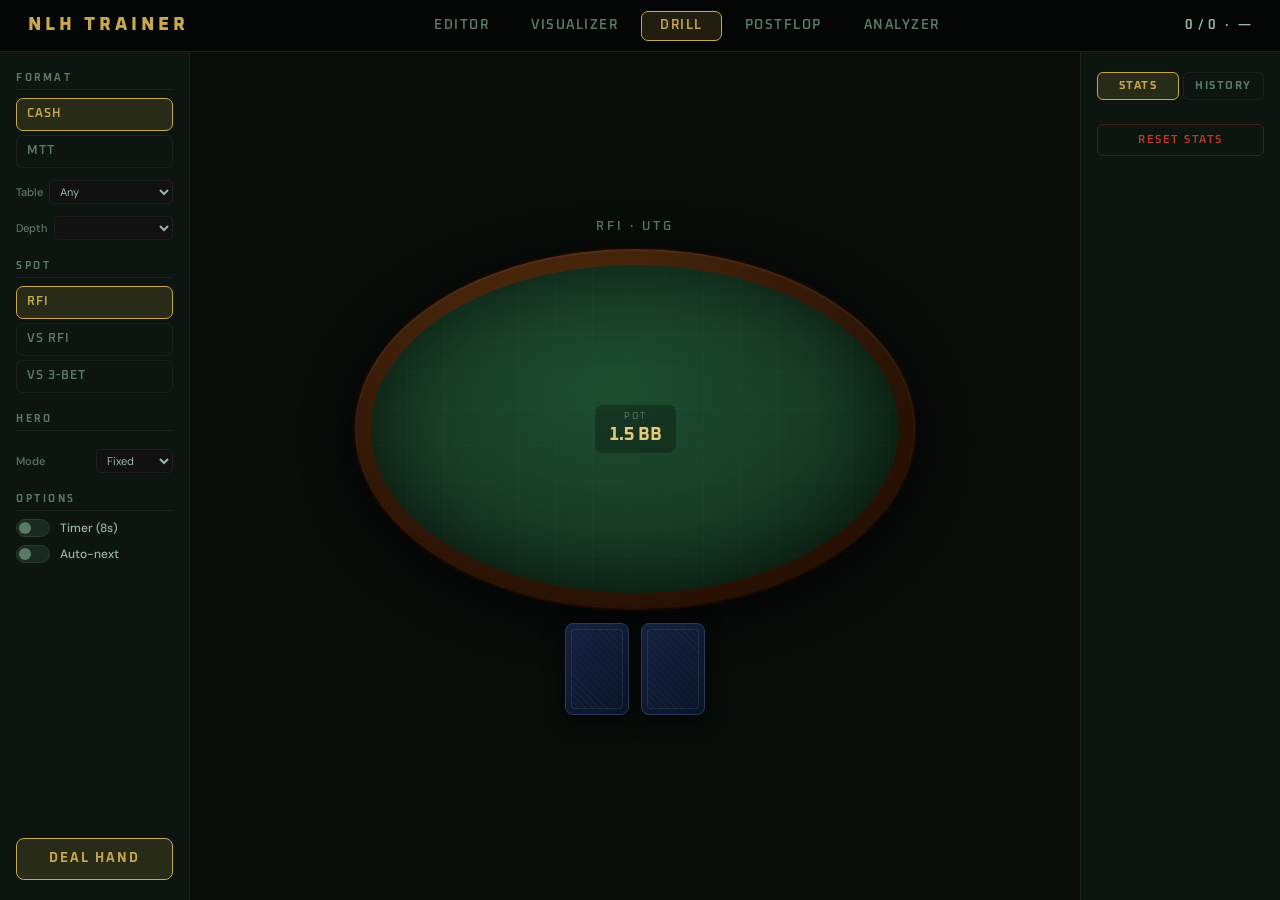
==== static/index.html @ a438ffe3 "Add hand-history parser, new ranges; update trainer UI - Add hh_parser.py for parsing hand-history a" ====
<!DOCTYPE html>
<html lang="en">
<head>
  <meta charset="UTF-8">
  <meta name="viewport" content="width=device-width, initial-scale=1.0">
  <title>NLH Range Trainer</title>
  <link rel="preconnect" href="https://fonts.googleapis.com">
  <link href="https://fonts.googleapis.com/css2?family=Oxanium:wght@400;600;700;800&family=DM+Sans:wght@400;500;600&display=swap" rel="stylesheet">
  <link rel="stylesheet" href="/static/style.css">
</head>
<body>

  <nav class="topbar">
    <span class="logo">NLH TRAINER</span>
    <div class="mode-tabs">
      <button class="mode-tab" data-mode="editor">Editor</button>
      <button class="mode-tab" data-mode="visualizer">Visualizer</button>
      <button class="mode-tab active" data-mode="drill">Drill</button>
      <button class="mode-tab" data-mode="postflop">Postflop</button>
      <button class="mode-tab" data-mode="analyzer">Analyzer</button>
    </div>
    <div class="session-pill" id="sessionPill">0 / 0 &nbsp;·&nbsp; —</div>
  </nav>

  <!-- ═══════════════ EDITOR ═══════════════ -->
  <main class="layout editor-layout" id="editorMode" style="display:none">

    <aside class="panel panel-left">

      <div class="control-group">
        <label class="control-label">Format</label>
        <div class="meta-row">
          <span class="mode-label">Game</span>
          <select class="mini-select" id="eGameType">
            <option value="MTT">MTT</option>
            <option value="Cash">Cash</option>
          </select>
        </div>
        <div class="meta-row">
          <span class="mode-label">Table</span>
          <select class="mini-select" id="eTableSize">
            <option value="6max">6-max</option>
            <option value="8max">8-max</option>
            <option value="9max">9-max</option>
          </select>
        </div>
        <div class="meta-row">
          <span class="mode-label">Depth</span>
          <select class="mini-select" id="eDepth">
            <option value="100">100 BB</option>
            <option value="60">60 BB</option>
            <option value="40">40 BB</option>
            <option value="30">30 BB</option>
            <option value="20">20 BB</option>
            <option value="15">15 BB</option>
          </select>
        </div>
      </div>

      <div class="control-group">
        <label class="control-label">Load Range</label>
        <select class="mini-select" id="eLoadSelect" style="width:100%;margin-bottom:6px">
          <option value="">— select file —</option>
        </select>
        <button class="save-btn" id="eLoadBtn" style="width:100%;margin-bottom:0">Load</button>
        <div class="load-status" id="eLoadStatus"></div>
      </div>

      <div class="control-group">
        <label class="control-label">Spot</label>
        <div class="seg-buttons" id="eSpotBtns">
          <button class="seg active" data-espot="RFI">RFI</button>
          <button class="seg" data-espot="vs_RFI">vs RFI</button>
          <button class="seg" data-espot="vs_3bet">vs 3-Bet</button>
        </div>
      </div>

      <div class="control-group">
        <label class="control-label">Hero</label>
        <div class="pos-buttons" id="eHeroBtns"></div>
      </div>

      <div class="control-group" id="eVillainGroup" style="display:none">
        <label class="control-label">Villain</label>
        <div class="pos-buttons" id="eVillainBtns"></div>
      </div>

    </aside>

    <!-- CENTER: editor matrix -->
    <section class="editor-section">
      <div class="editor-topbar">
        <span class="editor-status" id="editorStatus">— combos · —%</span>
        <span class="viz-hover" id="editorHover">Click or drag to paint</span>
      </div>
      <div class="editor-matrix-wrap">
        <div class="editor-matrix" id="editorMatrix"></div>
      </div>
    </section>

    <!-- RIGHT: paint tools -->
    <aside class="panel panel-right">

      <div class="control-group">
        <label class="control-label">Action</label>
        <div class="paint-actions" id="paintActions">
          <button class="paint-btn active" data-action="open">Open</button>
          <button class="paint-btn" data-action="3bet">3-Bet</button>
          <button class="paint-btn" data-action="call">Call</button>
          <button class="paint-btn" data-action="4bet">4-Bet</button>
          <button class="paint-btn" data-action="fold">Fold</button>
          <button class="paint-btn" data-action="clear">✕ Clear</button>
        </div>
      </div>

      <div class="control-group" style="position:relative">
        <label class="control-label">Quick Select</label>
        <button class="qs-trigger" id="qsTrigger">Select Group ▾</button>

        <div class="qs-popup" id="qsPopup" style="display:none">
          <div class="qs-col">
            <div class="qs-heading">Pairs</div>
            <button class="qs-btn" data-qs="pairs-all"    title="AA–22">All pairs</button>
            <button class="qs-btn" data-qs="pairs-prem"   title="AA–JJ">Premium</button>
            <button class="qs-btn" data-qs="pairs-med"    title="TT–77">Medium</button>
            <button class="qs-btn" data-qs="pairs-small"  title="66–22">Small</button>
          </div>
          <div class="qs-col">
            <div class="qs-heading">Suited</div>
            <button class="qs-btn" data-qs="s-bw"   title="AKs–JTs">Broadways</button>
            <button class="qs-btn" data-qs="s-ax"   title="AKs–A2s">Aces</button>
            <button class="qs-btn" data-qs="s-kx"   title="KQs–K2s">Kings</button>
            <button class="qs-btn" data-qs="s-sc"   title="JTs–54s">Connectors</button>
            <button class="qs-btn" data-qs="s-og"   title="J9s–53s">One-gappers</button>
          </div>
          <div class="qs-col">
            <div class="qs-heading">Offsuit</div>
            <button class="qs-btn" data-qs="o-bw"   title="AKo–JTo">Broadways</button>
            <button class="qs-btn" data-qs="o-ax"   title="AKo–A2o">Aces</button>
            <div class="qs-heading" style="margin-top:8px">All</div>
            <button class="qs-btn" data-qs="all-ax"  title="AXs + AXo">All aces</button>
            <button class="qs-btn" data-qs="all-bw"  title="J+ both suits">Broadways</button>
          </div>
        </div>
      </div>

      <div class="control-group">
        <label class="control-label">Frequency</label>
        <div class="freq-row">
          <input type="range" class="freq-slider" id="freqSlider" min="0" max="100" value="100">
          <span class="freq-val" id="freqVal">100%</span>
        </div>
        <div class="quick-freqs">
          <button class="qf-btn active" data-freq="100">100</button>
          <button class="qf-btn" data-freq="75">75</button>
          <button class="qf-btn" data-freq="50">50</button>
          <button class="qf-btn" data-freq="25">25</button>
        </div>
      </div>

      <div class="control-group">
        <label class="control-label">Range Stats</label>
        <div class="stat-row"><span class="stat-key">Combos</span><span class="stat-val" id="eCombos">—</span></div>
        <div class="stat-row"><span class="stat-key">% of hands</span><span class="stat-val" id="ePct">—</span></div>
      </div>

      <div class="save-section">
        <label class="control-label">Save</label>

        <!-- Overwrite section — visible only when a file is loaded -->
        <div id="eSaveCurrentWrap" style="display:none">
          <button class="save-btn" id="eSaveCurrentBtn">💾 Save «…»</button>
          <div class="save-copy-sep">or save as new range:</div>
        </div>

        <!-- New name input + save button -->
        <input class="save-input" id="eSaveFilename" placeholder="e.g. mtt_8max_100bb" type="text">
        <button class="save-btn save-btn-secondary" id="eSaveBtn">Save Range</button>
        <div style="display:flex;gap:6px;margin-top:6px">
          <button class="seg" id="eExportBtn" style="flex:1;font-size:10px;padding:6px 0" title="Download current range as JSON">⬇ Export</button>
          <label class="seg" style="flex:1;font-size:10px;cursor:pointer;text-align:center;padding:6px 0;border-radius:5px" title="Upload JSON range">⬆ Import
            <input type="file" id="eImportInput" accept=".json" style="display:none">
          </label>
        </div>
        <button class="reset-btn" id="eClearAllBtn">Clear All Hands</button>
      </div>

    </aside>
  </main>

  <!-- ═══════════════ VISUALIZER ═══════════════ -->
  <main class="layout viz-layout" id="vizMode" style="display:none">

    <aside class="panel panel-left">
      <div class="control-group">
        <label class="control-label">Format</label>
        <div class="seg-buttons" id="vGameBtns">
          <button class="seg active" data-vgame="Cash">Cash</button>
          <button class="seg" data-vgame="MTT">MTT</button>
        </div>
        <div class="meta-row" style="margin-top:4px">
          <span class="mode-label">Table</span>
          <select class="mini-select" id="vTableSelect">
            <option value="">Any</option>
            <option value="6max">6-max</option>
            <option value="8max">8-max</option>
            <option value="9max">9-max</option>
          </select>
        </div>
        <div class="meta-row" style="margin-top:4px">
          <span class="mode-label">Depth</span>
          <select class="mini-select" id="vDepthSelect"></select>
        </div>
        <button class="deal-btn" id="vRefreshBtn" style="margin-top:8px;font-size:11px;padding:8px">↻ Refresh Ranges</button>
      </div>
      <div class="control-group">
        <label class="control-label">Spot</label>
        <div class="seg-buttons" id="vSpotBtns">
          <button class="seg active" data-vspot="RFI">RFI</button>
          <button class="seg" data-vspot="vs_RFI">vs RFI</button>
          <button class="seg" data-vspot="vs_3bet">vs 3-Bet</button>
        </div>
      </div>
      <div class="control-group">
        <label class="control-label">Hero Position</label>
        <div class="pos-buttons" id="vHeroBtns"></div>
      </div>
      <div class="control-group" id="vVillainGroup" style="display:none">
        <label class="control-label">Villain Position</label>
        <div class="pos-buttons" id="vVillainBtns"></div>
      </div>
      <div class="control-group" id="vActionGroup" style="display:none">
        <label class="control-label">Action</label>
        <div class="seg-buttons" id="vActionBtns">
          <button class="seg active" data-vaction="all">All</button>
          <button class="seg" data-vaction="3bet">3-Bet</button>
          <button class="seg" data-vaction="call">Call</button>
        </div>
      </div>
      <div class="control-group">
        <label class="control-label">RNG</label>
        <label class="toggle-row">
          <input type="checkbox" id="vRngToggle">
          <span class="toggle-track"></span>
          <span class="toggle-text">Enable RNG</span>
        </label>
        <button class="deal-btn" id="vRngGenBtn" style="margin-top:6px">Generate</button>
      </div>
    </aside>

    <section class="viz-section">
      <div class="viz-topbar">
        <span class="viz-status" id="vizStatus">—</span>
        <span class="viz-hover"  id="vizHover">Hover over a hand</span>
      </div>
      <div class="matrix-wrap">
        <div class="matrix" id="matrix"></div>
      </div>
    </section>

    <aside class="panel panel-right viz-legend-panel">
      <div class="control-label" style="margin-bottom:8px">RFI Legend</div>
      <div class="legend-items" id="rfiLegend">
        <div class="legend-row"><div class="legend-swatch" style="background:#2E7D32"></div><span>100% — always</span></div>
        <div class="legend-row"><div class="legend-swatch" style="background:#66BB6A"></div><span>75% — often</span></div>
        <div class="legend-row"><div class="legend-swatch" style="background:#D4E157"></div><span>50% — mixed</span></div>
        <div class="legend-row"><div class="legend-swatch" style="background:#FFA726"></div><span>&lt;50% — rare</span></div>
        <div class="legend-row"><div class="legend-swatch" style="background:#1e2a22;border:1px solid #2a3a2a"></div><span>0% — fold</span></div>
      </div>
      <div class="control-label" style="margin:16px 0 8px" id="vsLegendLabel"></div>
      <div class="legend-items" id="vsLegend" style="display:none">
        <div class="legend-row"><div class="legend-swatch" style="background:#F44336"></div><span>3-Bet / 4-Bet</span></div>
        <div class="legend-row"><div class="legend-swatch" style="background:#3F7FB5"></div><span>Call</span></div>
        <div class="legend-row"><div class="legend-swatch" style="background:#2a2a2a;border:1px solid #333"></div><span>Fold</span></div>
        <div class="legend-row"><div class="legend-swatch" style="background:linear-gradient(to right,#F44336 40%,#3F7FB5 40%)"></div><span>Mixed (split)</span></div>
      </div>
    </aside>
  </main>

  <!-- ═══════════════ DRILL ═══════════════ -->
  <main class="layout" id="drillMode">

    <aside class="panel panel-left">
      <div class="control-group">
        <label class="control-label">Format</label>
        <div class="seg-buttons" id="dGameBtns">
          <button class="seg active" data-dgame="Cash">Cash</button>
          <button class="seg" data-dgame="MTT">MTT</button>
        </div>
        <div class="meta-row" style="margin-top:4px">
          <span class="mode-label">Table</span>
          <select class="mini-select" id="dTableSelect">
            <option value="">Any</option>
            <option value="6max">6-max</option>
            <option value="8max">8-max</option>
            <option value="9max">9-max</option>
          </select>
        </div>
        <div class="meta-row" style="margin-top:4px">
          <span class="mode-label">Depth</span>
          <select class="mini-select" id="dDepthSelect"></select>
        </div>
      </div>
      <div class="control-group">
        <label class="control-label">Spot</label>
        <div class="seg-buttons" id="spotBtns">
          <button class="seg active" data-spot="RFI">RFI</button>
          <button class="seg" data-spot="vs_RFI">vs RFI</button>
          <button class="seg" data-spot="vs_3bet">vs 3-Bet</button>
        </div>
      </div>
      <div class="control-group">
        <label class="control-label">Hero</label>
        <div class="pos-buttons" id="heroBtns"></div>
        <div class="mode-row">
          <span class="mode-label">Mode</span>
          <select class="mini-select" id="heroMode">
            <option value="fixed">Fixed</option>
            <option value="random">Random</option>
          </select>
        </div>
      </div>
      <div class="control-group" id="villainGroup" style="display:none">
        <label class="control-label">Villain</label>
        <div class="pos-buttons" id="villainBtns"></div>
        <div class="mode-row">
          <span class="mode-label">Mode</span>
          <select class="mini-select" id="villainMode">
            <option value="fixed">Fixed</option>
            <option value="random">Random</option>
          </select>
        </div>
      </div>
      <div class="control-group">
        <label class="control-label">Options</label>
        <label class="toggle-row">
          <input type="checkbox" id="timerToggle">
          <span class="toggle-track"></span>
          <span class="toggle-text">Timer (8s)</span>
        </label>
        <label class="toggle-row">
          <input type="checkbox" id="autoNextToggle">
          <span class="toggle-track"></span>
          <span class="toggle-text">Auto-next</span>
        </label>
      </div>
      <button class="deal-btn" id="newHandBtn">Deal Hand</button>
    </aside>

    <section class="table-section">
      <div class="spot-line" id="spotLine">RFI · UTG</div>
      <div class="table-wrap">
        <div class="table-rim"></div>
        <div class="table-felt">
          <div class="action-log" id="actionLog"></div>
          <div class="pot-block">
            <span class="pot-label">POT</span>
            <span class="pot-value" id="potValue">1.5 BB</span>
          </div>
        </div>
        <div class="seats" id="seats"></div>
        <svg class="timer-ring" id="timerRing" viewBox="0 0 560 360" style="display:none">
          <ellipse cx="280" cy="180" rx="268" ry="168"
                   fill="none" stroke="#c9a84c" stroke-width="4"
                   stroke-dasharray="1340" stroke-dashoffset="0"
                   id="timerArc" stroke-linecap="round"/>
        </svg>
      </div>
      <div class="hero-cards" id="heroCards">
        <div class="card card-back" id="card1"></div>
        <div class="card card-back" id="card2"></div>
      </div>
      <div class="action-bar" id="actionBar"></div>
      <div class="feedback-strip" id="feedbackStrip" style="display:none">
        <span class="fb-icon" id="fbIcon"></span>
        <span class="fb-msg"  id="fbMsg"></span>
        <span class="fb-ev"   id="fbEv"></span>
        <button class="fb-hint" id="fbHint" style="display:none">Show Range</button>
        <button class="fb-next" id="fbNext">Next →</button>
      </div>
    </section>

    <aside class="panel panel-right">
      <div class="right-tabs">
        <button class="right-tab active" data-rtab="stats">Stats</button>
        <button class="right-tab" data-rtab="history">History</button>
      </div>
      <div id="statsView">
        <div class="stats-summary" id="statsSummary"></div>
        <div class="stats-breakdown" id="statsBreakdown"></div>
        <button class="reset-btn" id="resetBtn">Reset Stats</button>
      </div>
      <div id="historyView" style="display:none; flex:1; flex-direction:column; gap:8px; overflow:hidden;">
        <div class="history-list" id="historyList"></div>
        <button class="reset-btn" id="clearHistoryBtn">Clear History</button>
      </div>
    </aside>
  </main>

  <!-- ═══════════════ POSTFLOP ═══════════════ -->
  <main class="layout" id="postflopMode" style="display:none">

    <aside class="panel panel-left">
      <div class="control-group">
        <label class="control-label">Villain Type</label>
        <div class="seg-buttons" id="pfVillainBtns">
          <button class="seg active" data-pfvt="">Random</button>
          <button class="seg" data-pfvt="nit">Nit (tight passive)</button>
          <button class="seg" data-pfvt="fish">Fish (passive)</button>
          <button class="seg" data-pfvt="maniac">Maniac (aggro)</button>
          <button class="seg" data-pfvt="reg">Regular (TAG)</button>
          <button class="seg" data-pfvt="gto">GTO solver</button>
        </div>
      </div>
      <div class="control-group">
        <label class="control-label">Street</label>
        <div class="seg-buttons">
          <button class="seg active" data-pfstreet="flop">Flop</button>
        </div>
      </div>
      <div class="control-group">
        <label class="control-label">Options</label>
        <label class="toggle-row">
          <input type="checkbox" id="pfAutoNext">
          <span class="toggle-track"></span>
          <span class="toggle-text">Auto-next</span>
        </label>
      </div>
      <button class="deal-btn" id="pfDealBtn">Deal Spot</button>
    </aside>

    <section class="table-section">
      <div class="spot-line" id="pfSpotLine">Postflop · Cash</div>
      <div id="pfVillainLine" style="font-size:11px;color:var(--text-mid);text-align:center;max-width:380px;line-height:1.4;margin-top:-6px;">—</div>
      <div class="table-wrap" style="margin-top:60px;">
        <div class="table-rim"></div>
        <div class="table-felt">
          <div style="display:flex;flex-direction:column;align-items:center;gap:10px;z-index:3;">
            <div class="hero-cards" id="pfBoard"></div>
            <div class="pot-block">
              <span class="pot-label">POT</span>
              <span class="pot-value" id="pfPot">—</span>
              <span class="pot-label" style="margin-top:4px;">TO CALL</span>
              <span class="pot-value" style="font-size:14px;color:var(--text-mid);" id="pfToCall">—</span>
            </div>
          </div>
        </div>
        <div class="seats" id="pfSeats"></div>
      </div>
      <div class="hero-cards" id="pfHole"></div>
      <div class="action-bar" id="pfActionBar">
        <button class="seg" id="pfFold"
          style="flex:1;padding:14px 0;font-size:15px">Fold</button>
        <button class="seg" id="pfCall"
          style="flex:1;padding:14px 0;font-size:15px">Call</button>
      </div>
      <div class="feedback-strip" id="pfFeedback" style="display:none">
        <span class="fb-icon" id="pfFbIcon"></span>
        <span class="fb-msg"  id="pfFbMsg"></span>
        <span class="fb-ev"   id="pfFbEv"></span>
        <button class="fb-next" id="pfFbNext">Next →</button>
      </div>
    </section>

    <aside class="panel panel-right">
      <div class="control-label" style="margin-bottom:8px">This Spot</div>
      <div class="stat-row"><span class="stat-key">Your equity</span>
        <span class="stat-val" id="pfEq">—</span></div>
      <div class="stat-row"><span class="stat-key">Needed (pot odds)</span>
        <span class="stat-val" id="pfNeed">—</span></div>
      <div class="stat-row"><span class="stat-key">Correct play</span>
        <span class="stat-val" id="pfCorrect">—</span></div>
      <div class="control-label" style="margin:16px 0 8px">Session</div>
      <div class="stat-row"><span class="stat-key">Correct</span>
        <span class="stat-val" id="pfSessOk">0 / 0</span></div>
      <div class="stat-row"><span class="stat-key">Accuracy</span>
        <span class="stat-val" id="pfSessPct">—</span></div>

      <div id="pfBreakdownWrap" style="display:none">
        <div class="control-label" style="margin:18px 0 6px">Your hand</div>
        <div id="pfHeroBreak" class="pf-break"></div>
        <div class="control-label" style="margin:16px 0 6px">Villain range</div>
        <div id="pfVillBreak" class="pf-break"></div>
      </div>
    </aside>
  </main>

  <!-- ═══════════════ ANALYZER ═══════════════ -->
  <main class="layout" id="analyzerMode" style="display:none">
    <div class="coming-soon">
      <div class="cs-title">Analyzer</div>
      <div class="cs-sub">Hand history analysis — coming soon</div>
    </div>
  </main>

  <!-- ═══════════════ HINT MODAL ═══════════════ -->
  <div id="hintOverlay">
    <div id="hintBackdrop"></div>
    <div id="hintBox">
      <div class="hint-head">
        <span id="hintTitle">Range hint</span>
        <button id="hintCloseBtn">✕</button>
      </div>
      <div class="hint-grid" id="hintGrid"></div>
      <div class="hint-legend" id="hintLegend"></div>
      <div class="hint-hand-note" id="hintHandNote"></div>
    </div>
  </div>

  <!-- Cache-bust query params: bump the `v=` value when you change any JS
       file so the browser fetches the new version instead of a stale copy. -->
  <script src="/static/storage.js?v=20260519b"></script>
  <script src="/static/drill.js?v=20260519b"></script>
  <script src="/static/postflop.js?v=20260519b"></script>
  <script src="/static/visualizer.js?v=20260519b"></script>
  <script src="/static/editor.js?v=20260519b"></script>
</body>
</html>
---- static/style.css ----
/* ── DESIGN TOKENS ─────────────────────────────────── */
:root {
  --bg:           #080d0a;
  --felt:         #183d26;
  --felt-hi:      #1e4d30;
  --felt-shadow:  #0a1f12;
  --rim:          #2e1505;
  --rim-hi:       #5a3210;
  --panel:        #0d1510;
  --panel-border: rgba(255,255,255,.06);
  --gold:         #c9a84c;
  --gold-hi:      #e8c97a;
  --gold-dim:     rgba(201,168,76,.15);
  --text:         #dceae1;
  --text-dim:     #5a7a65;
  --text-mid:     #9ab8a4;
  --correct:      #27ae60;
  --correct-bg:   rgba(39,174,96,.12);
  --wrong:        #c0392b;
  --wrong-bg:     rgba(192,57,43,.12);
  --r:            10px;

  --c-fold:  #161c18;
  --c-call:  #0b2d52;
  --c-open:  #0c3a1a;
  --c-3bet:  #3a0c18;
  --c-4bet:  #2a0c3a;

  --font-ui:   'Oxanium', sans-serif;
  --font-body: 'DM Sans', sans-serif;
}

/* ── RESET ──────────────────────────────────────────── */
*, *::before, *::after { box-sizing: border-box; margin: 0; padding: 0; }

body {
  background: var(--bg);
  color: var(--text);
  font-family: var(--font-body);
  min-height: 100vh;
  display: flex;
  flex-direction: column;
  overflow-x: hidden;
}

/* ── TOPBAR ─────────────────────────────────────────── */
.topbar {
  height: 52px;
  display: flex;
  align-items: center;
  justify-content: space-between;
  padding: 0 28px;
  background: rgba(0,0,0,.5);
  border-bottom: 1px solid rgba(201,168,76,.18);
  flex-shrink: 0;
}
.logo {
  font-family: var(--font-ui);
  font-size: 18px;
  font-weight: 800;
  letter-spacing: 4px;
  color: var(--gold);
}
.mode-tabs { display: flex; gap: 4px; }
.mode-tab {
  padding: 6px 18px;
  border-radius: 7px;
  border: 1px solid transparent;
  background: transparent;
  color: var(--text-dim);
  font-family: var(--font-ui);
  font-size: 13px;
  font-weight: 600;
  letter-spacing: 1.5px;
  text-transform: uppercase;
  cursor: pointer;
  transition: .15s;
}
.mode-tab:hover { color: var(--text); border-color: var(--panel-border); }
.mode-tab.active { background: var(--gold-dim); border-color: var(--gold); color: var(--gold); }
.session-pill {
  font-family: var(--font-ui);
  font-size: 13px;
  font-weight: 600;
  color: var(--text-mid);
  letter-spacing: 1px;
}

/* ── MAIN LAYOUT ────────────────────────────────────── */
.layout {
  flex: 1;
  display: grid;
  grid-template-columns: 190px 1fr 200px;
  gap: 0;
  min-height: 0;
}

/* ── PANELS ─────────────────────────────────────────── */
.panel {
  background: var(--panel);
  border-right: 1px solid var(--panel-border);
  padding: 20px 16px;
  display: flex;
  flex-direction: column;
  gap: 20px;
  overflow-y: auto;
}
.panel-right { border-right: none; border-left: 1px solid var(--panel-border); }

.control-group { display: flex; flex-direction: column; gap: 8px; }
.control-label {
  font-family: var(--font-ui);
  font-size: 10px;
  font-weight: 700;
  letter-spacing: 2.5px;
  text-transform: uppercase;
  color: var(--text-dim);
  padding-bottom: 4px;
  border-bottom: 1px solid var(--panel-border);
}

/* Segmented spot buttons */
.seg-buttons { display: flex; flex-direction: column; gap: 4px; }
.seg {
  width: 100%;
  padding: 8px 10px;
  border-radius: 7px;
  border: 1px solid var(--panel-border);
  background: transparent;
  color: var(--text-dim);
  font-family: var(--font-ui);
  font-size: 12px;
  font-weight: 600;
  letter-spacing: 1px;
  text-transform: uppercase;
  cursor: pointer;
  text-align: left;
  transition: .15s;
}
.seg:hover { background: rgba(255,255,255,.04); color: var(--text); }
.seg.active { background: var(--gold-dim); border-color: var(--gold); color: var(--gold); }

/* Position grid buttons */
.pos-buttons { display: grid; grid-template-columns: 1fr 1fr; gap: 4px; }
.pos-btn {
  padding: 7px 4px;
  border-radius: 6px;
  border: 1px solid var(--panel-border);
  background: transparent;
  color: var(--text-dim);
  font-family: var(--font-ui);
  font-size: 12px;
  font-weight: 700;
  letter-spacing: 1px;
  cursor: pointer;
  text-align: center;
  transition: .15s;
}
.pos-btn:hover { background: rgba(255,255,255,.05); color: var(--text); }
.pos-btn.active { background: var(--gold-dim); border-color: var(--gold); color: var(--gold); }

/* Mode row */
.mode-row { display: flex; align-items: center; justify-content: space-between; margin-top: 2px; }
.mode-label { font-size: 11px; color: var(--text-dim); font-weight: 500; }
.mini-select {
  background: #111;
  color: var(--text-mid);
  border: 1px solid var(--panel-border);
  border-radius: 5px;
  padding: 3px 6px;
  font-size: 11px;
  font-family: var(--font-body);
  cursor: pointer;
}

/* Toggles */
.toggle-row {
  display: flex;
  align-items: center;
  gap: 10px;
  cursor: pointer;
  user-select: none;
}
.toggle-row input { display: none; }
.toggle-track {
  width: 34px; height: 18px;
  border-radius: 9px;
  background: #1a2a20;
  border: 1px solid #2a3a2a;
  position: relative;
  flex-shrink: 0;
  transition: .2s;
}
.toggle-track::after {
  content: '';
  position: absolute;
  top: 2px; left: 2px;
  width: 12px; height: 12px;
  border-radius: 50%;
  background: var(--text-dim);
  transition: .2s;
}
.toggle-row input:checked + .toggle-track { background: var(--gold-dim); border-color: var(--gold); }
.toggle-row input:checked + .toggle-track::after { left: 18px; background: var(--gold); }
.toggle-text { font-size: 12px; color: var(--text-mid); font-weight: 500; }

/* Deal button */
.deal-btn {
  width: 100%;
  padding: 12px;
  margin-top: auto;
  border-radius: 8px;
  border: 1px solid var(--gold);
  background: var(--gold-dim);
  color: var(--gold);
  font-family: var(--font-ui);
  font-size: 13px;
  font-weight: 700;
  letter-spacing: 2px;
  text-transform: uppercase;
  cursor: pointer;
  transition: .15s;
}
.deal-btn:hover { background: rgba(201,168,76,.28); }
.deal-btn:active { transform: scale(.98); }

/* ── TABLE SECTION ──────────────────────────────────── */
.table-section {
  display: flex;
  flex-direction: column;
  align-items: center;
  justify-content: center;
  padding: 16px 24px 20px;
  gap: 14px;
  min-width: 0;
}

.spot-line {
  font-family: var(--font-ui);
  font-size: 12px;
  font-weight: 600;
  letter-spacing: 3px;
  text-transform: uppercase;
  color: var(--text-dim);
}

/* Table oval */
.table-wrap {
  position: relative;
  width: 560px;
  height: 360px;
  flex-shrink: 0;
}
.table-rim {
  position: absolute;
  inset: 0;
  border-radius: 50%;
  background: radial-gradient(ellipse at 40% 30%, var(--rim-hi), var(--rim) 60%, #1a0800);
  box-shadow:
    0 0 0 2px #1a0800,
    0 10px 50px rgba(0,0,0,.9),
    inset 0 1px 3px rgba(255,255,255,.1);
}
.table-felt {
  position: absolute;
  inset: 16px;
  border-radius: 50%;
  background: radial-gradient(ellipse at 45% 38%, var(--felt-hi), var(--felt) 50%, var(--felt-shadow));
  box-shadow: inset 0 0 80px rgba(0,0,0,.55);
  overflow: hidden;
  display: flex;
  align-items: center;
  justify-content: center;
}
/* Subtle grid texture */
.table-felt::before {
  content: '';
  position: absolute;
  inset: 0;
  background:
    repeating-linear-gradient(0deg,   transparent, transparent 36px, rgba(255,255,255,.015) 36px, rgba(255,255,255,.015) 37px),
    repeating-linear-gradient(90deg,  transparent, transparent 36px, rgba(255,255,255,.015) 36px, rgba(255,255,255,.015) 37px);
  border-radius: 50%;
}

.action-log {
  position: absolute;
  top: 22px;
  left: 50%;
  transform: translateX(-50%);
  font-size: 10px;
  font-weight: 500;
  color: rgba(220,230,220,.45);
  letter-spacing: .5px;
  white-space: nowrap;
  z-index: 2;
  max-width: 380px;
  text-align: center;
  overflow: hidden;
  text-overflow: ellipsis;
}

.pot-block {
  display: flex;
  flex-direction: column;
  align-items: center;
  gap: 2px;
  z-index: 3;
  background: rgba(0,0,0,.28);
  border-radius: 8px;
  padding: 6px 14px;
}
.pot-label { font-family: var(--font-ui); font-size: 9px; letter-spacing: 2px; color: var(--text-dim); }
.pot-value { font-family: var(--font-ui); font-size: 18px; font-weight: 700; color: var(--gold-hi); }

/* Timer ring SVG */
.timer-ring {
  position: absolute;
  inset: 16px;
  pointer-events: none;
  z-index: 5;
}
#timerArc { transition: stroke-dashoffset .1s linear, stroke .3s; }

/* ── SEATS ──────────────────────────────────────────── */
.seats { position: absolute; inset: 0; pointer-events: none; }
.seat {
  position: absolute;
  transform: translate(-50%, -50%);
  display: flex;
  flex-direction: column;
  align-items: center;
  gap: 3px;
  pointer-events: none;
  z-index: 6;
}

/* Seat positions are set dynamically in JS (hero always at bottom center) */

.seat-circle {
  width: 46px; height: 46px;
  border-radius: 50%;
  background: #0e1a12;
  border: 2px solid #2a3a2a;
  display: flex;
  align-items: center;
  justify-content: center;
  font-family: var(--font-ui);
  font-size: 11px;
  font-weight: 700;
  color: #4a6a54;
  letter-spacing: .5px;
  box-shadow: 0 2px 8px rgba(0,0,0,.5);
  position: relative;
}
.seat-circle.is-hero {
  border-color: var(--gold);
  color: var(--gold);
  box-shadow: 0 0 18px rgba(201,168,76,.25), 0 2px 8px rgba(0,0,0,.5);
}
.seat-circle.is-villain {
  border-color: #c0392b;
  color: #e74c3c;
  box-shadow: 0 0 14px rgba(192,57,43,.25), 0 2px 8px rgba(0,0,0,.5);
}
.seat-circle.is-dealer::after {
  content: 'D';
  position: absolute;
  top: -5px; right: -5px;
  width: 16px; height: 16px;
  background: var(--gold);
  color: #111;
  border-radius: 50%;
  font-size: 9px;
  font-weight: 800;
  display: flex;
  align-items: center;
  justify-content: center;
}
.seat-name {
  font-family: var(--font-ui);
  font-size: 9px;
  font-weight: 600;
  letter-spacing: 1.5px;
  color: var(--text-dim);
  text-transform: uppercase;
}
.seat-name.is-hero { color: var(--gold); }
.seat-stack {
  font-family: var(--font-ui);
  font-size: 9px;
  color: #3a5a44;
}

/* Bet chips on table */
.bet-chip {
  position: absolute;
  transform: translate(-50%, -50%);
  width: 26px; height: 26px;
  border-radius: 50%;
  display: flex;
  align-items: center;
  justify-content: center;
  font-family: var(--font-ui);
  font-size: 8px;
  font-weight: 800;
  z-index: 7;
  box-shadow: 0 2px 6px rgba(0,0,0,.6);
}
.chip-sb   { background: #666; border: 2px solid #999; color: #fff; }
.chip-bb   { background: #8b6914; border: 2px solid var(--gold); color: var(--gold); }
.chip-open { background: #0d3560; border: 2px solid #3a80c0; color: #7ec8ff; }
.chip-3bet { background: #4a0d18; border: 2px solid #c0392b; color: #ff7a8a; }

/* Chip offsets toward center per seat */
/* We position chips programmatically in JS, so just define the class */

/* ── HERO CARDS ─────────────────────────────────────── */
.hero-cards {
  display: flex;
  gap: 12px;
  flex-shrink: 0;
}
.card {
  width: 64px;
  height: 92px;
  border-radius: 8px;
  box-shadow: 0 6px 20px rgba(0,0,0,.7);
  display: flex;
  flex-direction: column;
  align-items: center;
  justify-content: center;
  position: relative;
  font-family: var(--font-ui);
  font-weight: 800;
  user-select: none;
  transition: transform .2s;
}
.card-back {
  background: linear-gradient(135deg, #152240 0%, #0a1428 100%);
  border: 1px solid #2a3a5a;
}
.card-back::after {
  content: '';
  position: absolute;
  inset: 5px;
  border: 1px solid rgba(255,255,255,.08);
  border-radius: 4px;
  background: repeating-linear-gradient(45deg, transparent, transparent 4px, rgba(255,255,255,.03) 4px, rgba(255,255,255,.03) 5px);
}
.card-front {
  background: #fff;
}
.card-front.red { color: #cc1111; }
.card-front.black { color: #111; }
.card-corner {
  position: absolute;
  top: 6px;
  left: 8px;
  font-size: 13px;
  line-height: 1.1;
  text-align: center;
}
.card-center {
  font-size: 32px;
  line-height: 1;
}
.card.deal-in {
  animation: deal .3s cubic-bezier(.34,1.56,.64,1) both;
}
.card.deal-in:nth-child(2) { animation-delay: .08s; }
@keyframes deal {
  from { transform: translateY(-24px) scale(.85); opacity: 0; }
  to   { transform: translateY(0)     scale(1);   opacity: 1; }
}

/* ── ACTION BAR ─────────────────────────────────────── */
.action-bar {
  display: flex;
  gap: 10px;
  flex-shrink: 0;
}
.action-btn {
  padding: 12px 24px;
  border-radius: 8px;
  border: 1px solid rgba(255,255,255,.1);
  font-family: var(--font-ui);
  font-size: 14px;
  font-weight: 700;
  letter-spacing: 1.5px;
  text-transform: uppercase;
  color: #fff;
  cursor: pointer;
  transition: .15s;
  min-width: 90px;
}
.action-btn:hover:not(:disabled) { transform: translateY(-2px); filter: brightness(1.25); }
.action-btn:active:not(:disabled) { transform: translateY(0); }
.action-btn:disabled { opacity: .35; cursor: not-allowed; }

.action-btn.btn-fold  { background: var(--c-fold); border-color: #333; color: #aaa; }
.action-btn.btn-call  { background: var(--c-call); border-color: #1a5090; color: #7ec8ff; }
.action-btn.btn-open  { background: var(--c-open); border-color: #1a6030; color: #7effa8; }
.action-btn.btn-3bet  { background: var(--c-3bet); border-color: #6a1828; color: #ffb3c0; }
.action-btn.btn-4bet  { background: var(--c-4bet); border-color: #4a1a6a; color: #e0b3ff; }

/* ── FEEDBACK STRIP ─────────────────────────────────── */
.feedback-strip {
  display: flex;
  align-items: center;
  gap: 12px;
  padding: 12px 18px;
  border-radius: 8px;
  border: 1px solid transparent;
  font-family: var(--font-body);
  font-size: 13px;
  font-weight: 500;
  width: 560px;
  flex-shrink: 0;
}
.feedback-strip.correct {
  background: var(--correct-bg);
  border-color: rgba(39,174,96,.3);
  color: var(--text);
}
.feedback-strip.wrong {
  background: var(--wrong-bg);
  border-color: rgba(192,57,43,.3);
  color: var(--text);
}
.fb-icon { font-size: 18px; flex-shrink: 0; }
.fb-msg  { flex: 1; line-height: 1.4; }
.fb-ev {
  font-family: var(--font-ui);
  font-size: 14px;
  font-weight: 700;
  flex-shrink: 0;
  letter-spacing: .5px;
}
.fb-ev.pos { color: var(--correct); }
.fb-ev.neg { color: var(--wrong); }
.fb-next {
  padding: 7px 14px;
  border-radius: 6px;
  border: 1px solid var(--gold);
  background: var(--gold-dim);
  color: var(--gold);
  font-family: var(--font-ui);
  font-size: 12px;
  font-weight: 700;
  letter-spacing: 1px;
  cursor: pointer;
  flex-shrink: 0;
  transition: .15s;
}
.fb-next:hover { background: rgba(201,168,76,.3); }

/* ── STATS PANEL ─────────────────────────────────────── */
.stats-summary {
  display: flex;
  flex-direction: column;
  gap: 6px;
}
.stat-row {
  display: flex;
  justify-content: space-between;
  align-items: center;
  padding: 7px 10px;
  background: rgba(255,255,255,.03);
  border-radius: 6px;
  border: 1px solid var(--panel-border);
}
.stat-key {
  font-size: 11px;
  font-weight: 500;
  color: var(--text-dim);
  text-transform: uppercase;
  letter-spacing: 1px;
  font-family: var(--font-ui);
}
.stat-val {
  font-family: var(--font-ui);
  font-size: 16px;
  font-weight: 700;
  color: var(--text);
}
.stat-val.good { color: var(--correct); }
.stat-val.bad  { color: var(--wrong); }

.stats-breakdown {
  display: flex;
  flex-direction: column;
  gap: 4px;
  flex: 1;
  overflow-y: auto;
}
.breakdown-row {
  display: flex;
  justify-content: space-between;
  align-items: center;
  padding: 5px 8px;
  border-radius: 5px;
  border: 1px solid var(--panel-border);
}
.bd-key  { font-size: 10px; color: var(--text-mid); font-family: var(--font-ui); letter-spacing: .5px; }
.bd-val  { font-family: var(--font-ui); font-size: 13px; font-weight: 700; }
.bd-val.good { color: var(--correct); }
.bd-val.bad  { color: var(--wrong); }
.bd-bar {
  height: 2px;
  border-radius: 1px;
  background: var(--correct);
  margin-top: 3px;
  transition: width .3s;
}

.reset-btn {
  width: 100%;
  padding: 8px;
  margin-top: auto;
  background: transparent;
  border: 1px solid rgba(192,57,43,.3);
  border-radius: 6px;
  color: #c0392b;
  font-family: var(--font-ui);
  font-size: 11px;
  font-weight: 600;
  letter-spacing: 1.5px;
  text-transform: uppercase;
  cursor: pointer;
  transition: .15s;
}
.reset-btn:hover { background: rgba(192,57,43,.1); }

/* ── RIGHT PANEL TABS ────────────────────────────────── */
.right-tabs {
  display: flex;
  gap: 4px;
  margin-bottom: 4px;
}
.right-tab {
  flex: 1;
  padding: 6px;
  border-radius: 6px;
  border: 1px solid var(--panel-border);
  background: transparent;
  color: var(--text-dim);
  font-family: var(--font-ui);
  font-size: 11px;
  font-weight: 700;
  letter-spacing: 1.5px;
  text-transform: uppercase;
  cursor: pointer;
  transition: .15s;
}
.right-tab:hover { color: var(--text); }
.right-tab.active { background: var(--gold-dim); border-color: var(--gold); color: var(--gold); }

/* ── HISTORY LIST ────────────────────────────────────── */
.history-list {
  flex: 1;
  overflow-y: auto;
  display: flex;
  flex-direction: column;
  gap: 5px;
}
.history-entry {
  padding: 8px 10px;
  border-radius: 7px;
  border: 1px solid var(--panel-border);
  background: rgba(255,255,255,.02);
  cursor: default;
}
.history-entry.h-correct { border-left: 2px solid var(--correct); }
.history-entry.h-wrong   { border-left: 2px solid var(--wrong); }
.history-entry.h-timeout { border-left: 2px solid #e67e22; }
.h-top {
  display: flex;
  justify-content: space-between;
  align-items: center;
  margin-bottom: 3px;
}
.h-hand {
  font-family: var(--font-ui);
  font-size: 14px;
  font-weight: 700;
  color: var(--text);
}
.h-ev {
  font-family: var(--font-ui);
  font-size: 12px;
  font-weight: 700;
}
.h-ev.pos { color: var(--correct); }
.h-ev.neg { color: var(--wrong); }
.h-detail {
  font-size: 10px;
  color: var(--text-dim);
  letter-spacing: .3px;
}
.h-actions {
  display: flex;
  gap: 6px;
  margin-top: 4px;
  align-items: center;
}
.h-action-badge {
  font-family: var(--font-ui);
  font-size: 10px;
  font-weight: 700;
  letter-spacing: .5px;
  padding: 2px 7px;
  border-radius: 4px;
  text-transform: uppercase;
}
.badge-correct-action { background: rgba(39,174,96,.2);  color: #2ecc71; }
.badge-player-action  { background: rgba(192,57,43,.2);  color: #e74c3c; }
.badge-match          { background: rgba(39,174,96,.15); color: #27ae60; }

/* ── VISUALIZER LAYOUT ───────────────────────────────── */
.viz-layout {
  grid-template-columns: 190px 1fr 180px;
}

.viz-section {
  display: flex;
  flex-direction: column;
  align-items: center;
  padding: 16px 16px 20px;
  gap: 12px;
  min-width: 0;
  overflow: hidden;
}

.viz-topbar {
  display: flex;
  justify-content: space-between;
  align-items: center;
  width: 100%;
  max-width: 600px;
}

.viz-status {
  font-family: var(--font-ui);
  font-size: 12px;
  font-weight: 600;
  letter-spacing: 2px;
  text-transform: uppercase;
  color: var(--text-dim);
}

.viz-hover {
  font-family: var(--font-ui);
  font-size: 12px;
  font-weight: 600;
  color: var(--gold);
  letter-spacing: 1px;
}

/* ── MATRIX ─────────────────────────────────────────── */
.matrix-wrap {
  display: flex;
  align-items: center;
  justify-content: center;
  flex: 1;
}

.matrix {
  display: grid;
  grid-template-columns: repeat(13, 1fr);
  gap: 2px;
  width: min(620px, calc(100vw - 420px));
  aspect-ratio: 1;
}

.matrix-cell {
  aspect-ratio: 1;
  border-radius: 3px;
  border: 1px solid rgba(255,255,255,.06);
  display: flex;
  align-items: center;
  justify-content: center;
  cursor: default;
  transition: filter .1s, transform .1s;
  background: #1e2a22;
  overflow: hidden;
  position: relative;
}

.matrix-cell:hover {
  filter: brightness(1.35);
  transform: scale(1.08);
  z-index: 2;
  border-color: var(--gold);
}

.cell-label {
  font-family: var(--font-ui);
  font-size: clamp(7px, 1vw, 11px);
  font-weight: 700;
  letter-spacing: .3px;
  color: inherit;
  pointer-events: none;
  position: relative;
  z-index: 1;
  text-shadow: 0 1px 3px rgba(0,0,0,.7);
}

/* ── VISUALIZER LEGEND PANEL ─────────────────────────── */
.viz-legend-panel {
  gap: 6px;
}

.legend-items {
  display: flex;
  flex-direction: column;
  gap: 8px;
}

.legend-row {
  display: flex;
  align-items: center;
  gap: 10px;
  font-size: 12px;
  color: var(--text-mid);
  font-family: var(--font-body);
}

.legend-swatch {
  width: 28px;
  height: 16px;
  border-radius: 3px;
  flex-shrink: 0;
}

/* ── COMING SOON PLACEHOLDER ─────────────────────────── */
.coming-soon {
  flex: 1;
  display: flex;
  flex-direction: column;
  align-items: center;
  justify-content: center;
  gap: 10px;
}
.cs-title {
  font-family: var(--font-ui);
  font-size: 32px;
  font-weight: 800;
  letter-spacing: 4px;
  color: var(--text-dim);
  text-transform: uppercase;
}
.cs-sub {
  font-size: 14px;
  color: var(--text-dim);
}

/* ── EDITOR LAYOUT ───────────────────────────────────── */
.editor-layout {
  grid-template-columns: 200px 1fr 220px;
}

.editor-section {
  display: flex;
  flex-direction: column;
  align-items: center;
  padding: 14px 16px 20px;
  gap: 10px;
  min-width: 0;
  overflow: hidden;
}

.editor-topbar {
  display: flex;
  justify-content: space-between;
  align-items: center;
  width: 100%;
  max-width: 640px;
}

.editor-status {
  font-family: var(--font-ui);
  font-size: 11px;
  font-weight: 600;
  letter-spacing: 2px;
  text-transform: uppercase;
  color: var(--text-dim);
}

/* Editor matrix — same as visualizer but with pointer cursor */
.editor-matrix-wrap { display: flex; align-items: center; justify-content: center; flex: 1; }

.editor-matrix {
  display: grid;
  grid-template-columns: repeat(13, 1fr);
  gap: 2px;
  width: min(620px, calc(100vw - 460px));
  aspect-ratio: 1;
}

.editor-matrix .matrix-cell { cursor: crosshair; }
.editor-matrix .matrix-cell:hover { filter: brightness(1.5); transform: scale(1.1); z-index: 2; border-color: #fff; }

/* ── PAINT TOOLS (right panel) ───────────────────────── */
.paint-actions {
  display: grid;
  grid-template-columns: 1fr 1fr;
  gap: 5px;
}

.paint-btn {
  padding: 8px 6px;
  border-radius: 7px;
  border: 1px solid rgba(255,255,255,.08);
  font-family: var(--font-ui);
  font-size: 11px;
  font-weight: 700;
  letter-spacing: 1px;
  text-transform: uppercase;
  cursor: pointer;
  text-align: center;
  transition: .15s;
  color: #ccc;
  background: rgba(255,255,255,.04);
}
.paint-btn:hover { filter: brightness(1.3); }
.paint-btn.active { border-width: 2px; filter: brightness(1.2); }

.paint-btn[data-action="open"]  { color: #7effa8; }
.paint-btn[data-action="fold"]  { color: #aaa; }
.paint-btn[data-action="3bet"]  { color: #ffb3c0; }
.paint-btn[data-action="call"]  { color: #7ec8ff; }
.paint-btn[data-action="4bet"]  { color: #e0b3ff; }
.paint-btn[data-action="clear"] { color: #e67e22; grid-column: span 2; }

.paint-btn.active[data-action="open"]  { background: rgba(14,60,26,.6);  border-color: #7effa8; }
.paint-btn.active[data-action="fold"]  { background: rgba(42,42,42,.6);  border-color: #aaa; }
.paint-btn.active[data-action="3bet"]  { background: rgba(122,26,46,.6); border-color: #ffb3c0; }
.paint-btn.active[data-action="call"]  { background: rgba(26,74,122,.6); border-color: #7ec8ff; }
.paint-btn.active[data-action="4bet"]  { background: rgba(106,13,173,.4);border-color: #e0b3ff; }

/* Frequency slider */
.freq-row {
  display: flex;
  align-items: center;
  gap: 8px;
  margin-top: 4px;
}
.freq-slider {
  flex: 1;
  appearance: none;
  height: 4px;
  border-radius: 2px;
  background: #2a3a2a;
  outline: none;
  cursor: pointer;
}
.freq-slider::-webkit-slider-thumb {
  appearance: none;
  width: 14px; height: 14px;
  border-radius: 50%;
  background: var(--gold);
  cursor: pointer;
}
.freq-val {
  font-family: var(--font-ui);
  font-size: 14px;
  font-weight: 700;
  color: var(--gold);
  min-width: 36px;
  text-align: right;
}

/* Quick freq buttons */
.quick-freqs {
  display: grid;
  grid-template-columns: repeat(4, 1fr);
  gap: 4px;
}
.qf-btn {
  padding: 5px 4px;
  border-radius: 5px;
  border: 1px solid var(--panel-border);
  background: transparent;
  color: var(--text-dim);
  font-family: var(--font-ui);
  font-size: 11px;
  font-weight: 700;
  cursor: pointer;
  text-align: center;
  transition: .12s;
}
.qf-btn:hover, .qf-btn.active { background: var(--gold-dim); border-color: var(--gold); color: var(--gold); }

/* Save section */
.save-section { display: flex; flex-direction: column; gap: 8px; margin-top: auto; }
.save-input {
  width: 100%;
  padding: 8px 10px;
  background: rgba(255,255,255,.04);
  border: 1px solid var(--panel-border);
  border-radius: 7px;
  color: var(--text);
  font-family: var(--font-body);
  font-size: 12px;
  outline: none;
}
.save-input:focus { border-color: var(--gold); }
.save-btn {
  width: 100%;
  padding: 11px;
  border-radius: 8px;
  border: 1px solid var(--gold);
  background: var(--gold-dim);
  color: var(--gold);
  font-family: var(--font-ui);
  font-size: 13px;
  font-weight: 700;
  letter-spacing: 2px;
  text-transform: uppercase;
  cursor: pointer;
  transition: .15s;
}
.save-btn:hover { background: rgba(201,168,76,.28); }
.save-btn:disabled { opacity: .45; cursor: default; }

/* Secondary save-as-new button — muted gold outline */
.save-btn-secondary {
  border-color: rgba(201,168,76,.4);
  background: transparent;
  color: rgba(201,168,76,.7);
  font-size: 11px;
  letter-spacing: 1.5px;
  padding: 8px;
}
.save-btn-secondary:hover { background: rgba(201,168,76,.12); border-color: var(--gold); color: var(--gold); }

/* Separator between overwrite and save-as-new */
.save-copy-sep {
  font-family: var(--font-ui);
  font-size: 9px;
  letter-spacing: 1px;
  text-transform: uppercase;
  color: var(--text-dim);
  text-align: center;
  margin: 8px 0 6px;
  position: relative;
}
.save-copy-sep::before,
.save-copy-sep::after {
  content: '';
  position: absolute;
  top: 50%;
  width: 22%;
  height: 1px;
  background: rgba(255,255,255,.08);
}
.save-copy-sep::before { left: 0; }
.save-copy-sep::after  { right: 0; }

/* Load status message */
.load-status {
  font-family: var(--font-ui);
  font-size: 10px;
  letter-spacing: .5px;
  min-height: 14px;
  text-align: center;
  transition: opacity .3s;
}
.load-status.ok   { color: #27ae60; }
.load-status.err  { color: #e74c3c; }

/* depth/format selectors reuse mini-select */
.meta-row {
  display: flex;
  align-items: center;
  justify-content: space-between;
  gap: 6px;
}
.meta-row .mode-label { font-size: 11px; white-space: nowrap; }
.meta-row .mini-select { flex: 1; }

/* ── QUICK SELECT POPUP ──────────────────────────────── */
.qs-trigger {
  width: 100%;
  padding: 8px 12px;
  border-radius: 7px;
  border: 1px solid var(--panel-border);
  background: rgba(255,255,255,.04);
  color: var(--text-mid);
  font-family: var(--font-ui);
  font-size: 12px;
  font-weight: 600;
  letter-spacing: 1px;
  text-transform: uppercase;
  cursor: pointer;
  text-align: left;
  transition: .15s;
}
.qs-trigger:hover { background: rgba(255,255,255,.08); color: var(--text); }
.qs-trigger.open  { border-color: var(--gold); color: var(--gold); background: var(--gold-dim); }

.qs-popup {
  position: fixed;
  z-index: 200;
  background: #0e1810;
  border: 1px solid rgba(201,168,76,.3);
  border-radius: 10px;
  padding: 14px;
  display: flex;
  gap: 14px;
  box-shadow: 0 8px 32px rgba(0,0,0,.7);
  min-width: 420px;
}

.qs-col {
  display: flex;
  flex-direction: column;
  gap: 4px;
  flex: 1;
}

.qs-heading {
  font-family: var(--font-ui);
  font-size: 9px;
  font-weight: 700;
  letter-spacing: 2px;
  text-transform: uppercase;
  color: var(--text-dim);
  padding-bottom: 4px;
  border-bottom: 1px solid var(--panel-border);
  margin-bottom: 2px;
}

.qs-btn {
  padding: 6px 8px;
  border-radius: 5px;
  border: 1px solid var(--panel-border);
  background: rgba(255,255,255,.03);
  color: var(--text-mid);
  font-family: var(--font-ui);
  font-size: 11px;
  font-weight: 600;
  letter-spacing: .5px;
  cursor: pointer;
  text-align: left;
  transition: .12s;
  white-space: nowrap;
}
.qs-btn:hover {
  background: var(--gold-dim);
  border-color: var(--gold);
  color: var(--gold);
}

/* ── SCROLLBAR ───────────────────────────────────────── */
::-webkit-scrollbar { width: 4px; }
::-webkit-scrollbar-track { background: transparent; }
::-webkit-scrollbar-thumb { background: #2a3a2a; border-radius: 2px; }
/* ── POSTFLOP BOARD CARDS (smaller, fit inside table oval) ─ */
#pfBoard { gap: 8px; }
#pfBoard .card { width: 48px; height: 68px; }
#pfBoard .card-corner { font-size: 11px; }
#pfBoard .card-center { font-size: 24px; }

/* ── POSTFLOP BREAKDOWN (equity.poker-style range composition) ─ */
.pf-break { display: flex; flex-direction: column; gap: 3px; }
.pf-break-row {
  display: grid;
  grid-template-columns: 1fr auto;
  align-items: center;
  gap: 8px;
  font-size: 11px;
  position: relative;
  padding: 3px 6px;
  border-radius: 4px;
  overflow: hidden;
}
.pf-break-row .pf-bar {
  position: absolute;
  left: 0; top: 0; bottom: 0;
  background: var(--gold-dim);
  z-index: 0;
}
.pf-break-row.is-draw .pf-bar { background: rgba(63,127,181,.18); }
.pf-break-row .pf-lbl,
.pf-break-row .pf-num { position: relative; z-index: 1; }
.pf-break-row .pf-lbl { color: var(--text); }
.pf-break-row .pf-num {
  color: var(--text-mid);
  font-family: var(--font-ui);
  font-size: 10px;
  white-space: nowrap;
}
.pf-break-empty {
  font-size: 11px;
  color: var(--text-dim);
  padding: 3px 6px;
}
/* ── SHOW RANGE BUTTON (feedback strip) ─────────────────── */
.fb-hint {
  padding: 5px 16px;
  border-radius: 6px;
  border: 1.5px solid rgba(201,168,76,.55);
  background: rgba(201,168,76,.12);
  color: var(--gold);
  font-family: var(--font-ui);
  font-size: 11px;
  font-weight: 700;
  letter-spacing: 1.5px;
  text-transform: uppercase;
  cursor: pointer;
  transition: background .15s, border-color .15s, box-shadow .15s;
  flex-shrink: 0;
}
.fb-hint:hover {
  background: rgba(201,168,76,.25);
  border-color: var(--gold);
  box-shadow: 0 0 10px rgba(201,168,76,.3);
}

/* ── HINT MODAL ──────────────────────────────────────────── */
#hintOverlay {
  position: fixed;
  inset: 0;
  display: none;
  align-items: center;
  justify-content: center;
  z-index: 200;
}
#hintOverlay.open { display: flex; }
#hintBackdrop {
  position: absolute;
  inset: 0;
  background: rgba(0,0,0,.82);
  cursor: pointer;
}
#hintBox {
  position: relative;
  background: #060d08;
  border: 1px solid rgba(201,168,76,.28);
  border-radius: 16px;
  padding: 16px 18px 16px;
  width: min(720px, calc(100vw - 24px));
  max-height: calc(100vh - 32px);
  overflow: auto;
  box-shadow: 0 28px 90px rgba(0,0,0,.98);
  display: flex;
  flex-direction: column;
  gap: 12px;
}

/* Title row — compact, with close btn overlaid top-right */
.hint-head {
  display: flex;
  align-items: center;
  justify-content: space-between;
  min-height: 28px;
}
#hintTitle {
  font-family: var(--font-ui);
  font-size: 12px;
  font-weight: 700;
  letter-spacing: 2.5px;
  text-transform: uppercase;
  color: var(--gold);
}
#hintCloseBtn {
  background: rgba(255,255,255,.06);
  border: 1px solid rgba(255,255,255,.10);
  color: var(--text-dim);
  cursor: pointer;
  font-size: 13px;
  width: 28px; height: 28px;
  border-radius: 8px;
  transition: .15s;
  display: flex; align-items: center; justify-content: center;
  flex-shrink: 0;
}
#hintCloseBtn:hover { color: #fff; background: rgba(255,255,255,.14); border-color: rgba(255,255,255,.22); }

/* 13×13 grid — dominant element */
.hint-grid,
#hintGrid {
  display: grid !important;
  grid-template-columns: repeat(13, 1fr) !important;
  grid-template-rows: repeat(13, 1fr) !important;
  gap: 3px !important;
  width: 100% !important;
  aspect-ratio: 1 / 1 !important;
  background: #050a07;
  padding: 6px;
  border-radius: 8px;
  border: 1px solid rgba(255,255,255,.04);
  box-sizing: border-box;
}
/* Reuse .matrix-cell; disable hover effects in hint context */
#hintGrid .matrix-cell {
  cursor: default;
  border-radius: 4px;
  aspect-ratio: 1 / 1;
  display: flex;
  align-items: center;
  justify-content: center;
  min-width: 0;
  min-height: 0;
  background: #1e2a22;
  border: 1px solid rgba(255,255,255,.06);
  overflow: hidden;
  position: relative;
}
#hintGrid .matrix-cell:hover {
  filter: brightness(1.15);
  transform: none;
  border-color: rgba(255,255,255,.18);
  z-index: 2;
}
#hintGrid .matrix-cell .cell-label {
  font-family: var(--font-ui, system-ui, sans-serif);
  font-size: clamp(8px, 0.95vw, 12px);
  font-weight: 700;
  letter-spacing: .2px;
  pointer-events: none;
  position: relative;
  z-index: 1;
  text-shadow: 0 1px 3px rgba(0,0,0,.7);
}

/* Red glow on the dealt hand */
.hint-cell-current {
  outline: 2.5px solid #e74c3c !important;
  outline-offset: -1px;
  box-shadow: 0 0 14px rgba(231,76,60,.8), 0 0 28px rgba(231,76,60,.4) !important;
  z-index: 2;
  border-color: #e74c3c !important;
}

/* Legend row — compact, below the grid */
.hint-legend {
  display: flex;
  gap: 16px;
  flex-wrap: wrap;
  justify-content: center;
}
.hint-legend-item {
  display: flex;
  align-items: center;
  gap: 5px;
  font-size: 10px;
  color: var(--text-mid);
  font-family: var(--font-ui);
  letter-spacing: .5px;
}
.hint-legend-swatch {
  width: 11px; height: 11px;
  border-radius: 2px;
  flex-shrink: 0;
}
.hint-hand-note {
  font-family: var(--font-ui);
  font-size: 11px;
  letter-spacing: 1px;
  color: var(--text-mid);
  text-align: center;
}
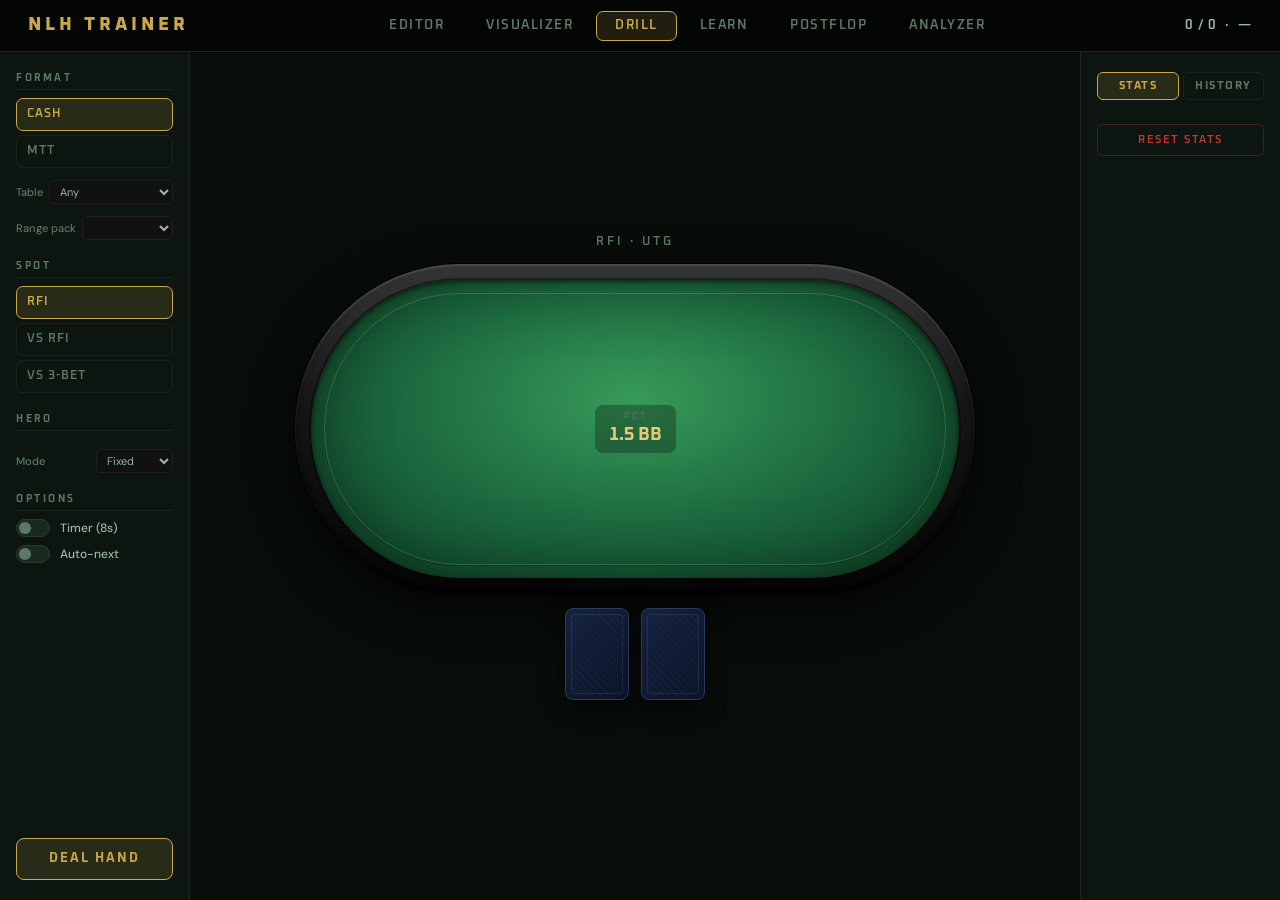
==== commit e2ddd4b4: "Web prep: 4-color SVG cards, casino chips, mobile layout, Learn Mode frontend, ranges save API, docs" ====
--- a/static/index.html
+++ b/static/index.html
@@ -4,9 +4,10 @@
   <meta charset="UTF-8">
   <meta name="viewport" content="width=device-width, initial-scale=1.0">
   <title>NLH Range Trainer</title>
+  <link rel="icon" type="image/svg+xml" href="/static/favicon.svg">
   <link rel="preconnect" href="https://fonts.googleapis.com">
   <link href="https://fonts.googleapis.com/css2?family=Oxanium:wght@400;600;700;800&family=DM+Sans:wght@400;500;600&display=swap" rel="stylesheet">
-  <link rel="stylesheet" href="/static/style.css">
+  <link rel="stylesheet" href="/static/style.css?v=20260530b">
 </head>
 <body>
 
@@ -16,6 +17,7 @@
       <button class="mode-tab" data-mode="editor">Editor</button>
       <button class="mode-tab" data-mode="visualizer">Visualizer</button>
       <button class="mode-tab active" data-mode="drill">Drill</button>
+      <button class="mode-tab" data-mode="learn">Learn</button>
       <button class="mode-tab" data-mode="postflop">Postflop</button>
       <button class="mode-tab" data-mode="analyzer">Analyzer</button>
     </div>
@@ -44,7 +46,7 @@
             <option value="9max">9-max</option>
           </select>
         </div>
-        <div class="meta-row">
+        <div class="meta-row" id="eDepthRow">
           <span class="mode-label">Depth</span>
           <select class="mini-select" id="eDepth">
             <option value="100">100 BB</option>
@@ -178,9 +180,6 @@
         <button class="save-btn save-btn-secondary" id="eSaveBtn">Save Range</button>
         <div style="display:flex;gap:6px;margin-top:6px">
           <button class="seg" id="eExportBtn" style="flex:1;font-size:10px;padding:6px 0" title="Download current range as JSON">⬇ Export</button>
-          <label class="seg" style="flex:1;font-size:10px;cursor:pointer;text-align:center;padding:6px 0;border-radius:5px" title="Upload JSON range">⬆ Import
-            <input type="file" id="eImportInput" accept=".json" style="display:none">
-          </label>
         </div>
         <button class="reset-btn" id="eClearAllBtn">Clear All Hands</button>
       </div>
@@ -208,7 +207,7 @@
           </select>
         </div>
         <div class="meta-row" style="margin-top:4px">
-          <span class="mode-label">Depth</span>
+          <span class="mode-label">Range pack</span>
           <select class="mini-select" id="vDepthSelect"></select>
         </div>
         <button class="deal-btn" id="vRefreshBtn" style="margin-top:8px;font-size:11px;padding:8px">↻ Refresh Ranges</button>
@@ -297,7 +296,7 @@
           </select>
         </div>
         <div class="meta-row" style="margin-top:4px">
-          <span class="mode-label">Depth</span>
+          <span class="mode-label">Range pack</span>
           <select class="mini-select" id="dDepthSelect"></select>
         </div>
       </div>
@@ -359,11 +358,11 @@
           </div>
         </div>
         <div class="seats" id="seats"></div>
-        <svg class="timer-ring" id="timerRing" viewBox="0 0 560 360" style="display:none">
-          <ellipse cx="280" cy="180" rx="268" ry="168"
-                   fill="none" stroke="#c9a84c" stroke-width="4"
-                   stroke-dasharray="1340" stroke-dashoffset="0"
-                   id="timerArc" stroke-linecap="round"/>
+        <svg class="timer-ring" id="timerRing" viewBox="0 0 648 298" preserveAspectRatio="none" style="display:none">
+          <rect x="2" y="2" width="644" height="294" rx="147" ry="147"
+                fill="none" stroke="#c9a84c" stroke-width="4"
+                stroke-dasharray="1624" stroke-dashoffset="0"
+                id="timerArc" stroke-linecap="round"/>
         </svg>
       </div>
       <div class="hero-cards" id="heroCards">
@@ -395,6 +394,134 @@
         <button class="reset-btn" id="clearHistoryBtn">Clear History</button>
       </div>
     </aside>
+  </main>
+
+  <!-- ═══════════════ LEARN ═══════════════ -->
+  <!-- Stages 1-2 done: tab wiring + entry screen with deck picker.
+       Stage 3 will replace #learnCard placeholder with the actual card view
+       (reused renderSeats/renderCards from drill.js + action buttons). -->
+  <main class="layout" id="learnMode" style="display:none">
+
+    <section id="learnEntry">
+      <div class="learn-entry-card">
+        <h2 class="learn-entry-title">Learn — Spaced Repetition</h2>
+
+        <div class="learn-row">
+          <label class="learn-label">Range pack</label>
+          <select class="mini-select" id="learnFileSelect">
+            <option value="">— loading… —</option>
+          </select>
+        </div>
+
+        <div class="learn-row" id="learnScopeRow">
+          <label class="learn-label">Spots to learn</label>
+          <div class="seg-buttons" id="learnScopeBtns">
+            <button class="seg active" data-lscope="all">All</button>
+            <button class="seg" data-lscope="RFI">RFI</button>
+            <button class="seg" data-lscope="vs_RFI">vs RFI</button>
+            <button class="seg" data-lscope="vs_3bet">vs 3-Bet</button>
+          </div>
+          <div class="learn-scope-locked-hint" id="learnScopeLockedHint" style="display:none">
+            Scope is fixed once the deck is initialized. Reset to change it.
+          </div>
+        </div>
+
+        <div class="learn-counters" id="learnCounters" style="display:none">
+          <div class="learn-counter">
+            <div class="lc-num" id="lcTotal">—</div>
+            <div class="lc-label">Total</div>
+          </div>
+          <div class="learn-counter">
+            <div class="lc-num" id="lcDue">—</div>
+            <div class="lc-label">Due today</div>
+          </div>
+          <div class="learn-counter">
+            <div class="lc-num" id="lcNew">—</div>
+            <div class="lc-label">New</div>
+          </div>
+          <div class="learn-counter">
+            <div class="lc-num" id="lcLearned">—</div>
+            <div class="lc-label">Learned</div>
+          </div>
+        </div>
+
+        <div class="learn-actions">
+          <button class="learn-start-btn" id="learnStartBtn" disabled>Loading…</button>
+          <button class="learn-reset-btn" id="learnResetBtn" style="display:none">Reset progress</button>
+        </div>
+
+        <div class="learn-status-msg" id="learnStatusMsg"></div>
+      </div>
+    </section>
+
+    <!-- Card screen — mirrors drill's .table-section structure exactly so
+         the SAME CSS classes light up the same visuals. Only the IDs are
+         learn-prefixed, and we omit timer-ring / action-log (no timer in
+         Learn) and feedback-strip (Stage 4 will add its own reveal). -->
+    <section id="learnCard" class="table-section" style="display:none">
+      <div class="spot-line" id="learnSpotLine">— · —</div>
+      <div class="table-wrap">
+        <div class="table-rim"></div>
+        <div class="table-felt">
+          <div class="pot-block">
+            <span class="pot-label">POT</span>
+            <span class="pot-value" id="learnPotValue">1.5 BB</span>
+          </div>
+        </div>
+        <div class="seats" id="learnSeats"></div>
+      </div>
+      <div class="hero-cards" id="learnHeroCards">
+        <div class="card card-back" id="learnCard1"></div>
+        <div class="card card-back" id="learnCard2"></div>
+      </div>
+      <div class="action-bar" id="learnActionBar"></div>
+      <!-- Reveal strip: hidden until an action is answered. Shows the verdict,
+           an optional Easy button (correct answers only), and Next. -->
+      <div class="learn-feedback-strip" id="learnFeedbackStrip" style="display:none">
+        <span class="lfb-verdict" id="lfbVerdict"></span>
+        <button class="learn-easy-btn" id="learnEasyBtn" style="display:none">Easy</button>
+        <button class="learn-next-btn" id="learnNextBtn">Next →</button>
+      </div>
+      <div class="learn-card-footer">
+        <button class="learn-back-btn" id="learnBackBtn">← Back to deck overview</button>
+        <div class="learn-queue-badge" id="learnQueueBadge"></div>
+      </div>
+    </section>
+
+    <section id="learnReveal" style="display:none"></section>
+
+    <!-- End-of-session summary — shown when the day's queue is empty.
+         Counters here track the JUST-ENDED session, not the whole deck. -->
+    <section id="learnSummary" style="display:none">
+      <div class="learn-entry-card">
+        <h2 class="learn-entry-title">Session complete</h2>
+        <div class="learn-counters" style="display:grid">
+          <div class="learn-counter">
+            <div class="lc-num" id="lsAnswered">0</div>
+            <div class="lc-label">Answered</div>
+          </div>
+          <div class="learn-counter">
+            <div class="lc-num" id="lsCorrect">0</div>
+            <div class="lc-label">Correct</div>
+          </div>
+          <div class="learn-counter">
+            <div class="lc-num" id="lsAccuracy">—</div>
+            <div class="lc-label">Accuracy</div>
+          </div>
+          <div class="learn-counter">
+            <div class="lc-num" id="lsEasy">0</div>
+            <div class="lc-label">Easy</div>
+          </div>
+        </div>
+        <div class="learn-summary-note">
+          Queue empty for today. Your due reviews refill at midnight — come back tomorrow.
+        </div>
+        <div class="learn-actions">
+          <button class="learn-start-btn" id="learnSummaryCloseBtn">Back to deck overview</button>
+        </div>
+      </div>
+    </section>
+
   </main>
 
   <!-- ═══════════════ POSTFLOP ═══════════════ -->
@@ -509,10 +636,13 @@
 
   <!-- Cache-bust query params: bump the `v=` value when you change any JS
        file so the browser fetches the new version instead of a stale copy. -->
-  <script src="/static/storage.js?v=20260519b"></script>
-  <script src="/static/drill.js?v=20260519b"></script>
-  <script src="/static/postflop.js?v=20260519b"></script>
-  <script src="/static/visualizer.js?v=20260519b"></script>
-  <script src="/static/editor.js?v=20260519b"></script>
+  <script src="/static/cards.js?v=20260529a"></script>
+  <script src="/static/chips.js?v=20260530c"></script>
+  <script src="/static/drill.js?v=20260530c"></script>
+  <script src="/static/postflop.js?v=20260530c"></script>
+  <script src="/static/visualizer.js?v=20260530a"></script>
+  <script src="/static/editor.js?v=20260530a"></script>
+  <script src="/static/learn.js?v=20260526f"></script>
+  <script src="/static/mobile.js?v=20260529b"></script>
 </body>
 </html>
--- a/static/style.css
+++ b/static/style.css
@@ -1,11 +1,12 @@
 /* ── DESIGN TOKENS ─────────────────────────────────── */
 :root {
   --bg:           #080d0a;
-  --felt:         #183d26;
-  --felt-hi:      #1e4d30;
-  --felt-shadow:  #0a1f12;
-  --rim:          #2e1505;
-  --rim-hi:       #5a3210;
+  --felt:         #1d6b40;            /* vivid casino green base */
+  --felt-hi:      #379a59;            /* lit center of the felt */
+  --felt-shadow:  #0b3a21;            /* darkened toward the rail */
+  --felt-line:    rgba(150,225,180,.22); /* betting line ring near edge — faint sheen */
+  --rim:          #161616;            /* black padded rail */
+  --rim-hi:       #353535;            /* rail top highlight */
   --panel:        #0d1510;
   --panel-border: rgba(255,255,255,.06);
   --gold:         #c9a84c;
@@ -244,48 +245,66 @@
   color: var(--text-dim);
 }
 
-/* Table oval */
+/* Table — stadium / racetrack shape (elongated ~2:1, not a circle).
+   border-radius:9999px makes CSS cap the radius at half the height → clean
+   stadium at any box size (handy for future responsive scaling). */
 .table-wrap {
   position: relative;
-  width: 560px;
-  height: 360px;
+  width: 680px;
+  height: 330px;
   flex-shrink: 0;
 }
+/* Black padded rail — volumetric: lit at the top edge, dark and shadowed
+   at the bottom, with an outer drop shadow that lifts the table off the bg. */
 .table-rim {
   position: absolute;
   inset: 0;
-  border-radius: 50%;
-  background: radial-gradient(ellipse at 40% 30%, var(--rim-hi), var(--rim) 60%, #1a0800);
+  border-radius: 9999px;
+  background:
+    linear-gradient(to bottom, var(--rim-hi) 0%, var(--rim) 42%, #050505 100%);
   box-shadow:
-    0 0 0 2px #1a0800,
-    0 10px 50px rgba(0,0,0,.9),
-    inset 0 1px 3px rgba(255,255,255,.1);
-}
+    0 14px 44px rgba(0,0,0,.75),            /* table lifts off the page */
+    0 0 0 1px #000,                         /* crisp outer edge */
+    inset 0 2px 2px rgba(255,255,255,.14),  /* top highlight on the rail */
+    inset 0 -4px 8px rgba(0,0,0,.65);       /* rail rounds away at the bottom */
+}
+/* Vivid casino felt: lit in the center, falling off to a dark vignette near
+   the rail. A dark seam at the very edge separates felt from the black rail. */
 .table-felt {
   position: absolute;
   inset: 16px;
-  border-radius: 50%;
-  background: radial-gradient(ellipse at 45% 38%, var(--felt-hi), var(--felt) 50%, var(--felt-shadow));
-  box-shadow: inset 0 0 80px rgba(0,0,0,.55);
+  border-radius: 9999px;
+  background:
+    radial-gradient(ellipse 76% 92% at 50% 40%,
+      var(--felt-hi)     0%,
+      var(--felt)        46%,
+      var(--felt-shadow) 100%);
+  box-shadow:
+    inset 0 0 70px rgba(0,0,0,.45),         /* soft vignette toward the rail */
+    inset 0 2px 5px rgba(0,0,0,.55),        /* shadow cast by the rail above */
+    0 0 0 2px rgba(0,0,0,.45);              /* dark seam at the felt edge */
   overflow: hidden;
   display: flex;
   align-items: center;
   justify-content: center;
 }
-/* Subtle grid texture */
+/* Betting line — the lit ring just inside the rail, like a real casino table.
+   (Replaces the old grid-texture placeholder.) */
 .table-felt::before {
   content: '';
   position: absolute;
-  inset: 0;
-  background:
-    repeating-linear-gradient(0deg,   transparent, transparent 36px, rgba(255,255,255,.015) 36px, rgba(255,255,255,.015) 37px),
-    repeating-linear-gradient(90deg,  transparent, transparent 36px, rgba(255,255,255,.015) 36px, rgba(255,255,255,.015) 37px);
-  border-radius: 50%;
-}
-
+  inset: 13px;
+  border-radius: 9999px;
+  border: 1px solid var(--felt-line);
+  box-shadow: 0 1px 1px rgba(0,0,0,.25);    /* line sits in the felt */
+  pointer-events: none;
+}
+
+/* Action log sits just above the pot in open felt — clear of the top seats,
+   which used to collide with it when it was pinned to the felt's top edge. */
 .action-log {
   position: absolute;
-  top: 22px;
+  top: 34%;
   left: 50%;
   transform: translateX(-50%);
   font-size: 10px;
@@ -294,7 +313,7 @@
   letter-spacing: .5px;
   white-space: nowrap;
   z-index: 2;
-  max-width: 380px;
+  max-width: 460px;
   text-align: center;
   overflow: hidden;
   text-overflow: ellipsis;
@@ -337,6 +356,41 @@
 
 /* Seat positions are set dynamically in JS (hero always at bottom center) */
 
+/* Folded player: cards hidden (via JS) + whole seat dims */
+.seat.is-folded { opacity: .34; filter: grayscale(.6); }
+
+/* Hole cards tucked BEHIND the avatar, peeking out toward the board — like GG.
+   Hero shows real cards in the separate .hero-cards element, so hero has none. */
+.seat-avatar { position: relative; }
+.seat-cards {
+  position: absolute;
+  left: 50%;
+  transform: translateX(-50%);
+  display: flex;
+  z-index: 0;            /* behind the avatar token (circle is z-index 1) */
+}
+/* Universal: cards always above the position token, stack always below it. */
+.seat-cards { bottom: 30px; }
+.seat.is-folded .seat-cards { visibility: hidden; }
+.mini-back {
+  width: 28px; height: 39px;
+  border-radius: 5px;
+  background:
+    repeating-linear-gradient(45deg, rgba(0,0,0,.18) 0 3px, rgba(255,255,255,.05) 3px 6px),
+    linear-gradient(135deg, #1d3a6e 0%, #0a1428 100%);
+  border: 1px solid rgba(120,160,220,.38);
+  box-shadow: 0 2px 8px rgba(0,0,0,.55);
+  position: relative;
+}
+.mini-back::after {
+  content: '';
+  position: absolute; inset: 3px;
+  border-radius: 3px;
+  border: 1px solid rgba(150,185,235,.30);
+}
+.mini-back.b1 { transform: rotate(-8deg) translateX(5px); }
+.mini-back.b2 { transform: rotate(8deg) translateX(-5px); margin-left: -9px; }
+
 .seat-circle {
   width: 46px; height: 46px;
   border-radius: 50%;
@@ -352,6 +406,7 @@
   letter-spacing: .5px;
   box-shadow: 0 2px 8px rgba(0,0,0,.5);
   position: relative;
+  z-index: 1;            /* sits on top of the tucked-in hole cards */
 }
 .seat-circle.is-hero {
   border-color: var(--gold);
@@ -386,13 +441,25 @@
   text-transform: uppercase;
 }
 .seat-name.is-hero { color: var(--gold); }
+/* Stack reads on any felt color: light text on a subtle dark pill (same
+   language as .pot-block). The opaque pill also masks the betting line
+   passing behind it, so the ring no longer "cuts" the number. */
 .seat-stack {
   font-family: var(--font-ui);
-  font-size: 9px;
-  color: #3a5a44;
-}
-
-/* Bet chips on table */
+  font-size: 12px;
+  font-weight: 600;
+  color: var(--text);
+  letter-spacing: .3px;
+  background: rgba(0,0,0,.45);
+  padding: 1px 8px;
+  border-radius: 9999px;
+  box-shadow: 0 1px 3px rgba(0,0,0,.45);
+}
+
+/* ── LEGACY bet chips (flat tokens) ──────────────────────────────────
+   Kept for the FROZEN postflop module (postflop.js still uses
+   .bet-chip .chip-open). Drill/Learn now use the denominated chip-stack
+   system below. Don't extend these — see docs/design.md "Фишки". */
 .bet-chip {
   position: absolute;
   transform: translate(-50%, -50%);
@@ -412,8 +479,66 @@
 .chip-open { background: #0d3560; border: 2px solid #3a80c0; color: #7ec8ff; }
 .chip-3bet { background: #4a0d18; border: 2px solid #c0392b; color: #ff7a8a; }
 
-/* Chip offsets toward center per seat */
-/* We position chips programmatically in JS, so just define the class */
+/* ── DENOMINATED CHIP STACKS ──────────────────────────────────────────
+   Cash model: a bet is a stack of denominated discs (colour = denom,
+   all discs one diameter). The pot is the same discs grouped per denom
+   into stacks side by side. Built in JS (renderChips, drill.js); see the
+   reference prototype static/chips_preview.html and docs/design.md.   */
+.chip-stack, .chip-pot {
+  position: absolute;
+  transform: translate(-50%, -50%);
+  display: flex;
+  flex-direction: column;
+  align-items: center;
+  pointer-events: none;
+}
+.chip-stack { z-index: 7; }          /* player bets sit above seats (z 6) */
+.chip-pot   { z-index: 4; gap: 5px; } /* collected pot, just under POT text */
+
+.coins { position: relative; }
+.coin {
+  position: absolute; left: 0;
+  width: var(--cw, 19px); height: var(--ch, 8px);
+  border-radius: 50%;
+  background:
+    radial-gradient(ellipse at 50% 30%, rgba(255,255,255,.30), rgba(255,255,255,0) 55%),
+    repeating-conic-gradient(from var(--rot,0deg),
+      var(--edge) 0deg 16deg, var(--body) 16deg 60deg);
+  box-shadow:
+    inset 0 1.5px 1px rgba(255,255,255,.30),
+    inset 0 -2.5px 2.5px rgba(0,0,0,.55),
+    0 1px 1px rgba(0,0,0,.6);
+  border: 1px solid rgba(0,0,0,.5);
+}
+/* inlay + denomination, only on the top (fully visible) disc */
+.coin.top::after {
+  content: attr(data-d);
+  position: absolute; inset: 13% 15%;
+  border-radius: 50%;
+  background:
+    radial-gradient(ellipse at 50% 30%, rgba(255,255,255,.30), rgba(255,255,255,0) 60%),
+    var(--inlay);
+  border: 1px solid var(--ring);
+  display: flex; align-items: center; justify-content: center;
+  font-family: var(--font-ui); font-weight: 800; color: var(--ink);
+  font-size: 5.5px; letter-spacing: -.2px;
+}
+/* denomination palettes (anchors: white=1, red=5, green=25) */
+.d-01 { --body:#54606a; --edge:#aab4bd; --inlay:#3f4a53; --ink:#e6edf2; --ring:#cfd8df; }
+.d-05 { --body:#1d5a8a; --edge:#6cc0f0; --inlay:#16466f; --ink:#e3f4ff; --ring:#8fd2ff; }
+.d-1  { --body:#d8d8d8; --edge:#7c7c7c; --inlay:#f4f4f4; --ink:#222;    --ring:#ffffff; }
+.d-5  { --body:#a3182a; --edge:#ec5a6e; --inlay:#7e1320; --ink:#ffe2e6; --ring:#ff8a98; }
+.d-25 { --body:#15743a; --edge:#56c47e; --inlay:#0e5a2c; --ink:#dcffe8; --ring:#7fe0a2; }
+
+.pot-row { display: flex; gap: 4px; align-items: flex-end; }
+/* amount pill under a player bet stack */
+.chip-amt {
+  margin-top: 5px;
+  font-family: var(--font-ui); font-size: 11px; font-weight: 700;
+  color: var(--text); letter-spacing: .3px;
+  background: rgba(0,0,0,.5); border-radius: 9999px;
+  padding: 1px 8px; box-shadow: 0 1px 3px rgba(0,0,0,.5); white-space: nowrap;
+}
 
 /* ── HERO CARDS ─────────────────────────────────────── */
 .hero-cards {
@@ -450,6 +575,18 @@
 }
 .card-front {
   background: #fff;
+}
+/* SVG-asset face (recolored 4-color deck). The SVG carries its own white face,
+   border and rounded corners, so the .card box just clips and shadows it. */
+.card-svg {
+  background: transparent;
+  overflow: hidden;
+}
+.card-svg img {
+  width: 100%;
+  height: 100%;
+  display: block;
+  border-radius: inherit;
 }
 .card-front.red { color: #cc1111; }
 .card-front.black { color: #111; }
@@ -783,6 +920,12 @@
   cursor: default;
   transition: filter .1s, transform .1s;
   background: #1e2a22;
+  /* Clip background to padding-box so the `to right` frequency gradient does
+     not bleed a 1px green sliver under the semi-transparent border at the
+     right edge (Chromium gradient+border edge artifact = the "green tail").
+     !important: JS sets the `background` shorthand inline, which would reset
+     background-clip to border-box and re-introduce the artifact. */
+  background-clip: padding-box !important;
   overflow: hidden;
   position: relative;
 }
@@ -1363,3 +1506,448 @@
   color: var(--text-mid);
   text-align: center;
 }
+
+/* ── LEARN MODE ──────────────────────────────────────────
+   Learn uses .layout (for the flex-1 fill-the-viewport behaviour) but
+   overrides its 3-column grid: Stage 1 just centers a placeholder, and
+   Stages 2+ will toggle one of three full-width sections (entry/card/
+   reveal). Sections become flex columns so their inner .coming-soon /
+   future content can use flex:1 + center the way Analyzer does. */
+#learnMode {
+  grid-template-columns: 1fr;
+}
+#learnMode > section {
+  display: flex;
+  flex-direction: column;
+  min-height: 0;
+  align-items: center;
+  justify-content: center;
+}
+
+/* Entry screen — centered card with deck picker, scope, counters, actions */
+.learn-entry-card {
+  background: var(--panel-bg, #1a1a1a);
+  border: 1px solid var(--panel-border, #2a2a2a);
+  border-radius: 10px;
+  padding: 24px 28px;
+  min-width: 420px;
+  max-width: 480px;
+  display: flex;
+  flex-direction: column;
+  gap: 18px;
+}
+.learn-entry-title {
+  margin: 0 0 4px;
+  font-family: var(--font-ui);
+  font-size: 18px;
+  font-weight: 700;
+  letter-spacing: 2px;
+  color: var(--text-dim);
+  text-transform: uppercase;
+  text-align: center;
+}
+.learn-row {
+  display: flex;
+  flex-direction: column;
+  gap: 6px;
+}
+.learn-label {
+  font-family: var(--font-ui);
+  font-size: 10px;
+  font-weight: 600;
+  letter-spacing: 2px;
+  color: var(--text-mid);
+  text-transform: uppercase;
+}
+.learn-scope-locked-hint {
+  font-size: 11px;
+  color: var(--text-mid);
+  font-style: italic;
+  margin-top: 2px;
+}
+.learn-counters {
+  display: grid;
+  grid-template-columns: repeat(4, 1fr);
+  gap: 8px;
+  margin-top: 2px;
+}
+.learn-counter {
+  background: rgba(255, 255, 255, 0.03);
+  border-radius: 6px;
+  padding: 10px 4px;
+  text-align: center;
+}
+.lc-num {
+  font-family: var(--font-ui);
+  font-size: 20px;
+  font-weight: 700;
+  color: var(--text-bright, #e7e2c5);
+  line-height: 1;
+}
+.lc-label {
+  font-family: var(--font-ui);
+  font-size: 9px;
+  font-weight: 600;
+  letter-spacing: 1px;
+  color: var(--text-mid);
+  text-transform: uppercase;
+  margin-top: 4px;
+}
+.learn-actions {
+  display: flex;
+  flex-direction: column;
+  gap: 8px;
+  margin-top: 4px;
+}
+.learn-start-btn {
+  padding: 12px 16px;
+  border-radius: 6px;
+  border: 1px solid #c9a84c;
+  background: rgba(201, 168, 76, 0.12);
+  color: #c9a84c;
+  font-family: var(--font-ui);
+  font-size: 13px;
+  font-weight: 700;
+  letter-spacing: 2px;
+  text-transform: uppercase;
+  cursor: pointer;
+  transition: background 0.15s;
+}
+.learn-start-btn:hover:not(:disabled) {
+  background: rgba(201, 168, 76, 0.22);
+}
+.learn-start-btn:disabled {
+  opacity: 0.4;
+  cursor: not-allowed;
+}
+.learn-reset-btn {
+  padding: 6px 12px;
+  border-radius: 5px;
+  border: 1px solid rgba(255, 255, 255, 0.1);
+  background: transparent;
+  color: var(--text-mid);
+  font-family: var(--font-ui);
+  font-size: 10px;
+  font-weight: 600;
+  letter-spacing: 1px;
+  text-transform: uppercase;
+  cursor: pointer;
+}
+.learn-reset-btn:hover {
+  border-color: rgba(255, 80, 80, 0.5);
+  color: #ff8080;
+}
+.learn-status-msg {
+  font-size: 11px;
+  color: var(--text-mid);
+  text-align: center;
+  min-height: 14px;
+}
+.learn-status-msg.error {
+  color: #ff8080;
+}
+
+/* Card-screen footer: Back button on the left, queue badge on the right. */
+.learn-card-footer {
+  display: flex;
+  align-items: center;
+  justify-content: space-between;
+  gap: 16px;
+  margin-top: 8px;
+  width: 560px;        /* matches .table-wrap width so it looks aligned */
+  max-width: 100%;
+}
+.learn-back-btn {
+  padding: 8px 14px;
+  border-radius: 6px;
+  border: 1px solid rgba(255, 255, 255, 0.15);
+  background: transparent;
+  color: var(--text-mid);
+  font-family: var(--font-ui);
+  font-size: 11px;
+  font-weight: 600;
+  letter-spacing: 1px;
+  text-transform: uppercase;
+  cursor: pointer;
+}
+.learn-back-btn:hover {
+  border-color: var(--text-dim);
+  color: var(--text-dim);
+}
+.learn-queue-badge {
+  font-family: var(--font-ui);
+  font-size: 11px;
+  letter-spacing: 1px;
+  color: var(--text-mid);
+  text-transform: uppercase;
+}
+
+/* Reveal feedback strip — verdict + Easy + Next, shown after an answer. */
+.learn-feedback-strip {
+  display: flex;
+  align-items: center;
+  gap: 12px;
+  width: 560px;
+  max-width: 100%;
+  padding: 10px 14px;
+  border-radius: 8px;
+  background: rgba(255, 255, 255, 0.03);
+  border: 1px solid rgba(255, 255, 255, 0.08);
+}
+.lfb-verdict {
+  flex: 1;
+  font-family: var(--font-ui);
+  font-size: 14px;
+  font-weight: 600;
+  letter-spacing: 1px;
+  color: var(--text-dim);
+}
+.lfb-verdict.correct { color: #5ab070; }
+.lfb-verdict.wrong   { color: #ff8080; }
+.learn-easy-btn,
+.learn-next-btn {
+  padding: 8px 16px;
+  border-radius: 6px;
+  font-family: var(--font-ui);
+  font-size: 12px;
+  font-weight: 700;
+  letter-spacing: 1px;
+  text-transform: uppercase;
+  cursor: pointer;
+  transition: background 0.15s;
+}
+.learn-easy-btn {
+  border: 1px solid rgba(255, 255, 255, 0.15);
+  background: transparent;
+  color: var(--text-mid);
+}
+.learn-easy-btn:hover:not(:disabled) {
+  border-color: #5ab070;
+  color: #5ab070;
+}
+.learn-next-btn {
+  border: 1px solid #c9a84c;
+  background: rgba(201, 168, 76, 0.12);
+  color: #c9a84c;
+}
+.learn-next-btn:hover:not(:disabled) {
+  background: rgba(201, 168, 76, 0.22);
+}
+.learn-easy-btn:disabled,
+.learn-next-btn:disabled {
+  opacity: 0.4;
+  cursor: not-allowed;
+}
+
+/* End-of-session summary — sits inside the existing .learn-entry-card. */
+.learn-summary-note {
+  font-size: 12px;
+  line-height: 1.5;
+  color: var(--text-mid);
+  text-align: center;
+  padding: 4px 8px;
+}
+
+/* Bottom-sheet scaffolding (Track B.4, Stage 2). These elements exist in the
+   DOM on every viewport but are inert/hidden on desktop — the grab handle is
+   display:none and the backdrop is transparent+non-interactive until a sheet
+   opens, which only happens under the mobile breakpoint below. */
+.sheet-handle { display: none; }
+.sheet-backdrop {
+  position: fixed;
+  inset: 0;
+  background: rgba(0,0,0,.55);
+  z-index: 150;
+  opacity: 0;
+  pointer-events: none;
+  transition: opacity .3s ease;
+}
+.sheet-backdrop.show { opacity: 1; pointer-events: auto; }
+
+/* Floating "Deal" button (Track B.4, Stage 3). On mobile the real Deal Hand
+   button lives inside the settings sheet; this FAB proxies clicks to it so the
+   core action stays reachable without opening the sheet. Hidden by default —
+   mobile.js shows it only in Drill on a narrow viewport. z-index sits BELOW the
+   sheet backdrop (150) so it dims out while the sheet is open. */
+.mobile-deal-fab {
+  display: none;
+  position: fixed;
+  right: 14px;
+  bottom: 60px;
+  z-index: 120;
+  align-items: center;
+  justify-content: center;
+  padding: 14px 22px;
+  border-radius: 9999px;
+  border: 1px solid var(--gold);
+  background: var(--gold);
+  color: #1a1209;
+  font-family: var(--font-ui);
+  font-size: 14px;
+  font-weight: 800;
+  letter-spacing: 1.5px;
+  text-transform: uppercase;
+  box-shadow: 0 6px 20px rgba(0,0,0,.5);
+  cursor: pointer;
+}
+.mobile-deal-fab:active { filter: brightness(1.1); }
+
+/* ════════════════════════════════════════════════════════════════════
+   MOBILE ADAPTATION — Track B.4 / P-002
+   ════════════════════════════════════════════════════════════════════
+   Everything mobile-specific lives below this line, gated behind a single
+   breakpoint. Desktop rules above are never touched — this block only
+   ADDS overrides when the viewport is narrow, so the desktop layout is
+   guaranteed unchanged. Stage 1 (this block): scrollable top tabs, a
+   single-column stacked layout (table on top, panels flow below), and a
+   fluid table whose %-based seats scale automatically.
+   Stage 2 will turn the stacked panels into off-canvas drawers.
+   ──────────────────────────────────────────────────────────────────── */
+@media (max-width: 768px) {
+
+  /* — TOPBAR: let the 6 tabs scroll horizontally instead of overflowing.
+       Sits above the sheet backdrop (z-index 150) so tabs stay tappable while
+       a sheet is open — tapping a tab switches mode AND closes the sheet. — */
+  .topbar { padding: 0 10px; gap: 8px; position: relative; z-index: 250; }
+  .logo { display: none; }                 /* reclaim width for the tabs */
+  .mode-tabs {
+    flex: 1;
+    overflow-x: auto;
+    flex-wrap: nowrap;
+    -webkit-overflow-scrolling: touch;
+    scrollbar-width: none;                  /* Firefox: hide scrollbar */
+  }
+  .mode-tabs::-webkit-scrollbar { display: none; }   /* WebKit: hide */
+  .mode-tab { flex-shrink: 0; padding: 6px 12px; }
+  .session-pill { flex-shrink: 0; font-size: 11px; }
+
+  /* — LAYOUT: 3-column grid → single column. The center section (table or
+       matrix) is reordered to the top. The RIGHT panel (stats / history /
+       legend) flows below the table and the page scrolls. The LEFT panel
+       (settings) is lifted out of flow into a bottom sheet (below).
+       Bottom padding leaves room for the peeking sheet handle. — */
+  .layout { grid-template-columns: 1fr; padding-bottom: 52px; }
+  .table-section, .viz-section, .editor-section { order: -1; }
+  .panel-right {
+    border-left: none;
+    border-right: none;
+    border-top: 1px solid var(--panel-border);
+    padding: 14px 14px;
+    gap: 14px;
+  }
+
+  /* — SETTINGS BOTTOM SHEET (Stage 2) — the left panel becomes a sheet pinned
+       to the bottom edge. By default only a 46px grab handle peeks above the
+       edge; swiping up (or tapping the handle) slides the full panel in.
+       Positions are fixed so the sheet floats over the table. JS (mobile.js)
+       toggles .sheet-open and manages the backdrop + swipe gestures. — */
+  .panel-left {
+    position: fixed;
+    left: 0; right: 0; bottom: 0;
+    width: auto;
+    max-height: 82vh;
+    border: none;
+    border-top: 1px solid var(--border-default, rgba(255,255,255,.12));
+    border-radius: 16px 16px 0 0;
+    box-shadow: 0 -10px 34px rgba(0,0,0,.6);
+    padding: 0 14px 18px;
+    gap: 14px;
+    transform: translateY(calc(100% - 46px));
+    transition: transform .32s cubic-bezier(.16,1,.3,1);
+    z-index: 200;
+    overflow-y: auto;
+    overscroll-behavior: contain;
+  }
+  .panel-left.sheet-open { transform: translateY(0); }
+
+  /* Grab handle — sticky so it stays visible while the sheet content scrolls.
+       The pill + label signal "pull me up". The whole bar is the tap target. */
+  .sheet-handle {
+    display: flex;
+    flex-direction: column;
+    align-items: center;
+    justify-content: center;
+    gap: 5px;
+    height: 46px;
+    position: sticky;
+    top: 0;
+    margin: 0 -14px 4px;
+    background: var(--panel);
+    border-bottom: 1px solid var(--panel-border);
+    cursor: pointer;
+    touch-action: none;          /* let JS own the vertical swipe on the handle */
+    user-select: none;
+    z-index: 1;
+  }
+  .sheet-handle::before {
+    content: '';
+    width: 38px; height: 4px;
+    border-radius: 2px;
+    background: var(--text-dim);
+  }
+  .sheet-handle-label {
+    font-family: var(--font-ui);
+    font-size: 10px;
+    font-weight: 700;
+    letter-spacing: 2px;
+    text-transform: uppercase;
+    color: var(--text-dim);
+  }
+
+  /* — TABLE: fluid width, fixed 680:330 stadium ratio. Seats are positioned
+       in % (see SLOT_POS in drill.js) so they follow the box automatically.
+       Only the fixed-px seat contents need shrinking, below. — */
+  .table-section { padding: 10px 8px 14px; gap: 10px; }
+  .table-wrap {
+    width: min(94vw, 680px);
+    height: auto;
+    aspect-ratio: 680 / 330;
+  }
+  .table-felt   { inset: 10px; }
+  .table-felt::before { inset: 8px; }
+  .timer-ring   { inset: 10px; }
+
+  /* Seat contents (fixed px) scaled down to match the smaller table */
+  .seat-circle  { width: 34px; height: 34px; font-size: 10px; }
+  .seat-cards   { bottom: 22px; }
+  .mini-back    { width: 19px; height: 27px; border-radius: 4px; }
+  .seat-name    { font-size: 8px; }
+  .seat-stack   { font-size: 10px; padding: 1px 6px; }
+  .pot-block    { padding: 4px 10px; }
+  .pot-value    { font-size: 14px; }
+  .pot-label    { font-size: 8px; }
+  .action-log   { font-size: 9px; max-width: 80%; }
+
+  /* Blind / raise chips: shrink while keeping the JS-set centering transform */
+  .bet-chip            { transform: translate(-50%, -50%) scale(.82); }
+  .chip-stack, .chip-pot { transform: translate(-50%, -50%) scale(.82); }
+
+  /* Hero hole cards below the table */
+  .hero-cards   { gap: 8px; }
+  .card         { width: 48px; height: 69px; border-radius: 6px; }
+  .card-center  { font-size: 24px; }
+  .card-corner  { top: 4px; left: 5px; }
+
+  /* Action buttons: wrap instead of overflowing the narrow table area, and
+     hit the 44px touch-target minimum (Apple HIG / Material 48dp). */
+  .action-bar   { flex-wrap: wrap; justify-content: center; }
+  .action-btn   { min-height: 48px; padding: 12px 20px; }
+
+  /* Touch targets inside the settings sheet and pickers */
+  .seg          { min-height: 44px; }
+  .pos-buttons .seg { min-height: 44px; }
+  .mini-select  { min-height: 40px; }
+  .fb-next, .fb-hint, .learn-next-btn, .learn-easy-btn { min-height: 44px; }
+  .right-tab    { min-height: 40px; }
+
+  /* Feedback strip can wrap on narrow screens */
+  .feedback-strip, .learn-feedback-strip { flex-wrap: wrap; }
+
+  /* — VISUALIZER MATRIX: the desktop width uses calc(100vw - 420px) which
+       goes negative on phones and collapses the grid. Override to a simple
+       fluid width. (.cell-label already uses clamp() so labels scale.) — */
+  .matrix { width: min(94vw, 520px); }
+  .viz-section, .editor-section { padding: 10px 8px; }
+
+  .spot-line { font-size: 11px; }
+}
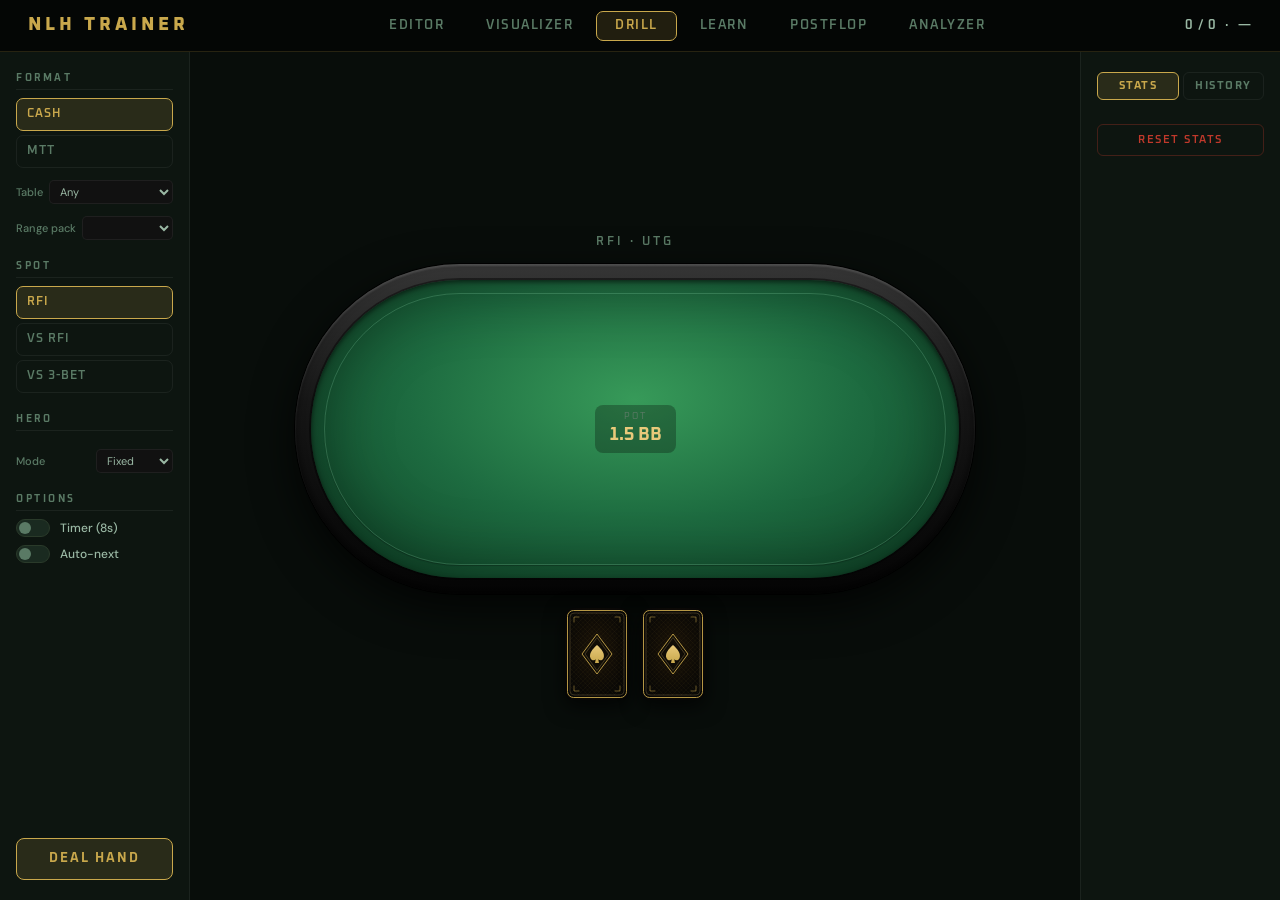
==== commit 4db1ee8e: "Ornate black+gold opponent card back (SVG asset + generator + preview) Replace the blue CSS-gradient" ====
--- a/static/index.html
+++ b/static/index.html
@@ -7,7 +7,7 @@
   <link rel="icon" type="image/svg+xml" href="/static/favicon.svg">
   <link rel="preconnect" href="https://fonts.googleapis.com">
   <link href="https://fonts.googleapis.com/css2?family=Oxanium:wght@400;600;700;800&family=DM+Sans:wght@400;500;600&display=swap" rel="stylesheet">
-  <link rel="stylesheet" href="/static/style.css?v=20260530b">
+  <link rel="stylesheet" href="/static/style.css?v=20260603b">
 </head>
 <body>
 
@@ -110,8 +110,7 @@
           <button class="paint-btn" data-action="3bet">3-Bet</button>
           <button class="paint-btn" data-action="call">Call</button>
           <button class="paint-btn" data-action="4bet">4-Bet</button>
-          <button class="paint-btn" data-action="fold">Fold</button>
-          <button class="paint-btn" data-action="clear">✕ Clear</button>
+          <button class="paint-btn" data-action="clear" title="Clear hand" aria-label="Clear hand">🗑</button>
         </div>
       </div>
 
@@ -150,7 +149,7 @@
         <label class="control-label">Frequency</label>
         <div class="freq-row">
           <input type="range" class="freq-slider" id="freqSlider" min="0" max="100" value="100">
-          <span class="freq-val" id="freqVal">100%</span>
+          <span class="freq-num"><input type="number" class="freq-val" id="freqVal" min="0" max="100" step="1" value="100"><span class="freq-pct">%</span></span>
         </div>
         <div class="quick-freqs">
           <button class="qf-btn active" data-freq="100">100</button>
@@ -356,6 +355,7 @@
             <span class="pot-label">POT</span>
             <span class="pot-value" id="potValue">1.5 BB</span>
           </div>
+          <div class="drill-empty" id="drillEmpty" style="display:none"></div>
         </div>
         <div class="seats" id="seats"></div>
         <svg class="timer-ring" id="timerRing" viewBox="0 0 648 298" preserveAspectRatio="none" style="display:none">
@@ -638,10 +638,10 @@
        file so the browser fetches the new version instead of a stale copy. -->
   <script src="/static/cards.js?v=20260529a"></script>
   <script src="/static/chips.js?v=20260530c"></script>
-  <script src="/static/drill.js?v=20260530c"></script>
+  <script src="/static/drill.js?v=20260530g"></script>
   <script src="/static/postflop.js?v=20260530c"></script>
   <script src="/static/visualizer.js?v=20260530a"></script>
-  <script src="/static/editor.js?v=20260530a"></script>
+  <script src="/static/editor.js?v=20260530d"></script>
   <script src="/static/learn.js?v=20260526f"></script>
   <script src="/static/mobile.js?v=20260529b"></script>
 </body>
--- a/static/style.css
+++ b/static/style.css
@@ -157,8 +157,11 @@
   text-align: center;
   transition: .15s;
 }
-.pos-btn:hover { background: rgba(255,255,255,.05); color: var(--text); }
+.pos-btn:hover:not(:disabled) { background: rgba(255,255,255,.05); color: var(--text); }
 .pos-btn.active { background: var(--gold-dim); border-color: var(--gold); color: var(--gold); }
+/* P-011: spot/position with no data in the loaded pack — greyed, unclickable. */
+.pos-btn:disabled, .seg:disabled { opacity: .3; cursor: default; }
+.seg:disabled:hover { background: transparent; }
 
 /* Mode row */
 .mode-row { display: flex; align-items: center; justify-content: space-between; margin-top: 2px; }
@@ -332,6 +335,36 @@
 .pot-label { font-family: var(--font-ui); font-size: 9px; letter-spacing: 2px; color: var(--text-dim); }
 .pot-value { font-family: var(--font-ui); font-size: 18px; font-weight: 700; color: var(--gold-hi); }
 
+/* P-011 empty-state banner — centred in the felt when a spot has no data. */
+.drill-empty {
+  position: absolute;
+  top: 50%; left: 50%;
+  transform: translate(-50%, -50%);
+  z-index: 4;
+  display: flex;
+  flex-direction: column;
+  align-items: center;
+  gap: 6px;
+  max-width: 70%;
+  text-align: center;
+  background: rgba(0,0,0,.42);
+  border: 1px solid rgba(255,255,255,.10);
+  border-radius: 10px;
+  padding: 14px 20px;
+}
+.drill-empty .de-title {
+  font-family: var(--font-ui);
+  font-size: 15px;
+  font-weight: 700;
+  color: var(--gold-hi);
+}
+.drill-empty .de-hint {
+  font-family: var(--font-ui);
+  font-size: 12px;
+  line-height: 1.5;
+  color: var(--text-mid);
+}
+
 /* Timer ring SVG */
 .timer-ring {
   position: absolute;
@@ -375,18 +408,10 @@
 .mini-back {
   width: 28px; height: 39px;
   border-radius: 5px;
-  background:
-    repeating-linear-gradient(45deg, rgba(0,0,0,.18) 0 3px, rgba(255,255,255,.05) 3px 6px),
-    linear-gradient(135deg, #1d3a6e 0%, #0a1428 100%);
-  border: 1px solid rgba(120,160,220,.38);
+  /* Ornate black+gold back — one SVG asset shared with .card-back (cards/goldBack.svg) */
+  background: #060606 url(/cards/goldBack.svg) center/100% 100% no-repeat;
   box-shadow: 0 2px 8px rgba(0,0,0,.55);
   position: relative;
-}
-.mini-back::after {
-  content: '';
-  position: absolute; inset: 3px;
-  border-radius: 3px;
-  border: 1px solid rgba(150,185,235,.30);
 }
 .mini-back.b1 { transform: rotate(-8deg) translateX(5px); }
 .mini-back.b2 { transform: rotate(8deg) translateX(-5px); margin-left: -9px; }
@@ -562,16 +587,9 @@
   transition: transform .2s;
 }
 .card-back {
-  background: linear-gradient(135deg, #152240 0%, #0a1428 100%);
-  border: 1px solid #2a3a5a;
-}
-.card-back::after {
-  content: '';
-  position: absolute;
-  inset: 5px;
-  border: 1px solid rgba(255,255,255,.08);
-  border-radius: 4px;
-  background: repeating-linear-gradient(45deg, transparent, transparent 4px, rgba(255,255,255,.03) 4px, rgba(255,255,255,.03) 5px);
+  /* Ornate black+gold back — shared SVG asset (cards/goldBack.svg) */
+  background: #060606 url(/cards/goldBack.svg) center/100% 100% no-repeat;
+  border: none;
 }
 .card-front {
   background: #fff;
@@ -920,6 +938,9 @@
   cursor: default;
   transition: filter .1s, transform .1s;
   background: #1e2a22;
+  /* P-013: no native text selection of hand labels during drag-paint. */
+  -webkit-user-select: none;
+  user-select: none;
   /* Clip background to padding-box so the `to right` frequency gradient does
      not bleed a 1px green sliver under the semi-transparent border at the
      right edge (Chromium gradient+border edge artifact = the "green tail").
@@ -1070,14 +1091,14 @@
 .paint-btn.active { border-width: 2px; filter: brightness(1.2); }
 
 .paint-btn[data-action="open"]  { color: #7effa8; }
-.paint-btn[data-action="fold"]  { color: #aaa; }
 .paint-btn[data-action="3bet"]  { color: #ffb3c0; }
 .paint-btn[data-action="call"]  { color: #7ec8ff; }
 .paint-btn[data-action="4bet"]  { color: #e0b3ff; }
-.paint-btn[data-action="clear"] { color: #e67e22; grid-column: span 2; }
+/* P-014: Clear is the trash button — full-width below the 2×2 action grid.
+   Larger font for the 🗑 glyph; no letter-spacing (irrelevant for an emoji). */
+.paint-btn[data-action="clear"] { color: #e67e22; grid-column: span 2; font-size: 16px; letter-spacing: 0; }
 
 .paint-btn.active[data-action="open"]  { background: rgba(14,60,26,.6);  border-color: #7effa8; }
-.paint-btn.active[data-action="fold"]  { background: rgba(42,42,42,.6);  border-color: #aaa; }
 .paint-btn.active[data-action="3bet"]  { background: rgba(122,26,46,.6); border-color: #ffb3c0; }
 .paint-btn.active[data-action="call"]  { background: rgba(26,74,122,.6); border-color: #7ec8ff; }
 .paint-btn.active[data-action="4bet"]  { background: rgba(106,13,173,.4);border-color: #e0b3ff; }
@@ -1105,14 +1126,40 @@
   background: var(--gold);
   cursor: pointer;
 }
+.freq-num {
+  display: flex;
+  align-items: baseline;
+  gap: 1px;
+}
+.freq-pct {
+  font-family: var(--font-ui);
+  font-size: 14px;
+  font-weight: 700;
+  color: var(--gold);
+}
+/* P-017: editable frequency field — looks like the old static value but
+   accepts keyboard input. Spinners hidden; clamp/sync handled in editor.js. */
 .freq-val {
   font-family: var(--font-ui);
   font-size: 14px;
   font-weight: 700;
   color: var(--gold);
-  min-width: 36px;
+  width: 30px;
   text-align: right;
-}
+  background: transparent;
+  border: none;
+  border-bottom: 1px solid transparent;
+  padding: 0;
+  outline: none;
+  -moz-appearance: textfield;
+}
+.freq-val::-webkit-outer-spin-button,
+.freq-val::-webkit-inner-spin-button {
+  -webkit-appearance: none;
+  margin: 0;
+}
+.freq-val:hover { border-bottom-color: var(--panel-border); }
+.freq-val:focus { border-bottom-color: var(--gold); }
 
 /* Quick freq buttons */
 .quick-freqs {
@@ -1166,6 +1213,7 @@
 }
 .save-btn:hover { background: rgba(201,168,76,.28); }
 .save-btn:disabled { opacity: .45; cursor: default; }
+.save-btn:disabled:hover { background: var(--gold-dim); }   /* P-015: stay muted when clean */
 
 /* Secondary save-as-new button — muted gold outline */
 .save-btn-secondary {
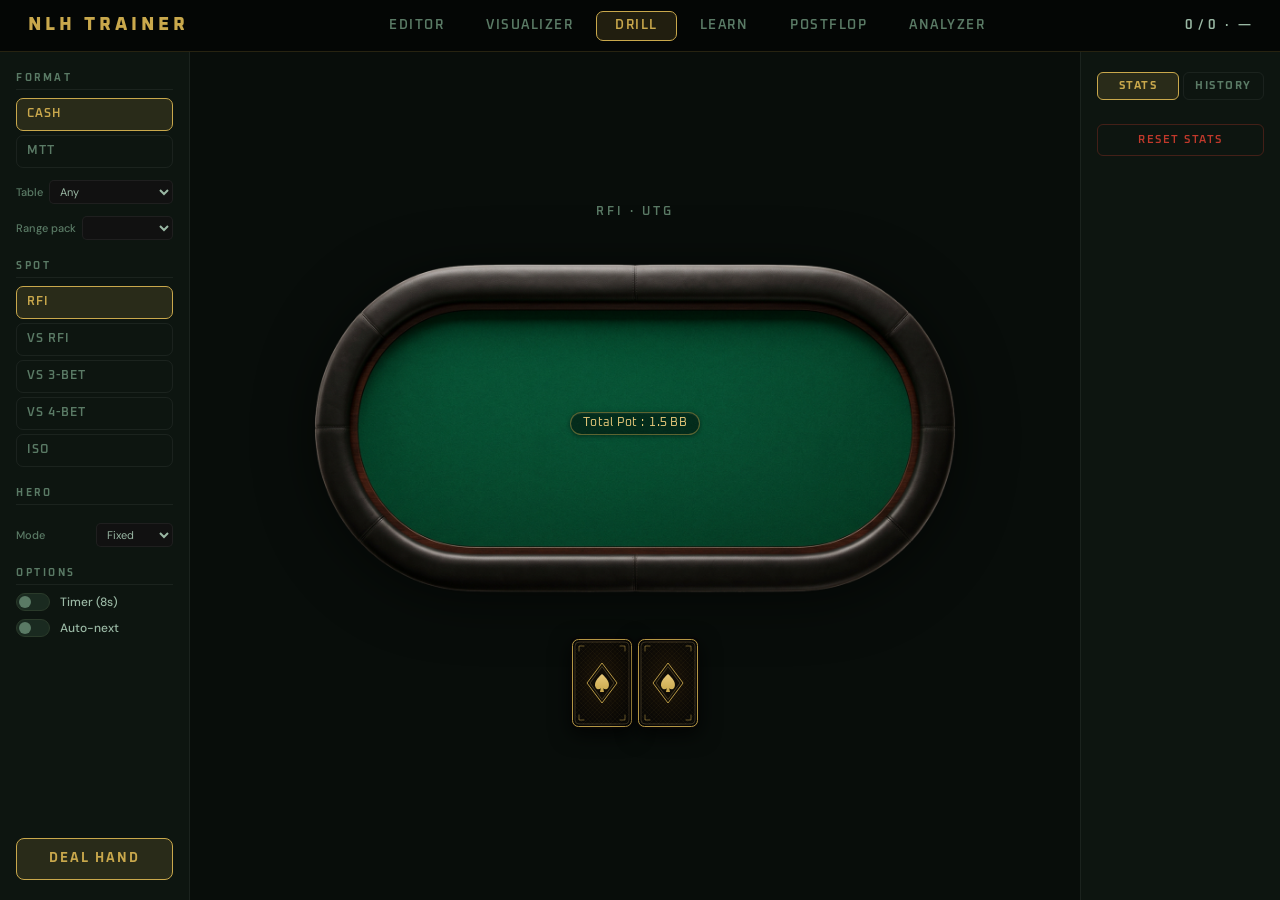
==== commit 1b50249b: "Embossed 4-color card deck; squeeze/vs_squeeze parser; NL10 packs; SRS shuffle+new-limit; .gitignore" ====
--- a/static/index.html
+++ b/static/index.html
@@ -7,7 +7,7 @@
   <link rel="icon" type="image/svg+xml" href="/static/favicon.svg">
   <link rel="preconnect" href="https://fonts.googleapis.com">
   <link href="https://fonts.googleapis.com/css2?family=Oxanium:wght@400;600;700;800&family=DM+Sans:wght@400;500;600&display=swap" rel="stylesheet">
-  <link rel="stylesheet" href="/static/style.css?v=20260603b">
+  <link rel="stylesheet" href="/static/style.css?v=20260615b">
 </head>
 <body>
 
@@ -74,6 +74,8 @@
           <button class="seg active" data-espot="RFI">RFI</button>
           <button class="seg" data-espot="vs_RFI">vs RFI</button>
           <button class="seg" data-espot="vs_3bet">vs 3-Bet</button>
+          <button class="seg" data-espot="vs_4bet">vs 4-Bet</button>
+          <button class="seg" data-espot="iso">ISO</button>
         </div>
       </div>
 
@@ -217,6 +219,8 @@
           <button class="seg active" data-vspot="RFI">RFI</button>
           <button class="seg" data-vspot="vs_RFI">vs RFI</button>
           <button class="seg" data-vspot="vs_3bet">vs 3-Bet</button>
+          <button class="seg" data-vspot="vs_4bet">vs 4-Bet</button>
+          <button class="seg" data-vspot="iso">ISO</button>
         </div>
       </div>
       <div class="control-group">
@@ -249,7 +253,7 @@
     <section class="viz-section">
       <div class="viz-topbar">
         <span class="viz-status" id="vizStatus">—</span>
-        <span class="viz-hover"  id="vizHover">Hover over a hand</span>
+        <span class="viz-hover"  id="vizHover">Hover a cell for the action breakdown</span>
       </div>
       <div class="matrix-wrap">
         <div class="matrix" id="matrix"></div>
@@ -305,6 +309,8 @@
           <button class="seg active" data-spot="RFI">RFI</button>
           <button class="seg" data-spot="vs_RFI">vs RFI</button>
           <button class="seg" data-spot="vs_3bet">vs 3-Bet</button>
+          <button class="seg" data-spot="vs_4bet">vs 4-Bet</button>
+          <button class="seg" data-spot="iso">ISO</button>
         </div>
       </div>
       <div class="control-group">
@@ -348,22 +354,22 @@
     <section class="table-section">
       <div class="spot-line" id="spotLine">RFI · UTG</div>
       <div class="table-wrap">
-        <div class="table-rim"></div>
-        <div class="table-felt">
+        <img class="table-bg" src="/static/table_art/table.png?v=20260615a" alt="">
+        <div class="table-area">
           <div class="action-log" id="actionLog"></div>
           <div class="pot-block">
-            <span class="pot-label">POT</span>
+            <span class="pot-label">Total Pot :</span>
             <span class="pot-value" id="potValue">1.5 BB</span>
           </div>
           <div class="drill-empty" id="drillEmpty" style="display:none"></div>
-        </div>
-        <div class="seats" id="seats"></div>
-        <svg class="timer-ring" id="timerRing" viewBox="0 0 648 298" preserveAspectRatio="none" style="display:none">
-          <rect x="2" y="2" width="644" height="294" rx="147" ry="147"
-                fill="none" stroke="#c9a84c" stroke-width="4"
-                stroke-dasharray="1624" stroke-dashoffset="0"
-                id="timerArc" stroke-linecap="round"/>
-        </svg>
+          <div class="seats" id="seats"></div>
+          <svg class="timer-ring" id="timerRing" viewBox="0 0 648 298" preserveAspectRatio="none" style="display:none">
+            <rect x="2" y="2" width="644" height="294" rx="147" ry="147"
+                  fill="none" stroke="#c9a84c" stroke-width="4"
+                  stroke-dasharray="1624" stroke-dashoffset="0"
+                  id="timerArc" stroke-linecap="round"/>
+          </svg>
+        </div>
       </div>
       <div class="hero-cards" id="heroCards">
         <div class="card card-back" id="card1"></div>
@@ -420,9 +426,22 @@
             <button class="seg" data-lscope="RFI">RFI</button>
             <button class="seg" data-lscope="vs_RFI">vs RFI</button>
             <button class="seg" data-lscope="vs_3bet">vs 3-Bet</button>
+            <button class="seg" data-lscope="vs_4bet">vs 4-Bet</button>
+            <button class="seg" data-lscope="iso">ISO</button>
           </div>
           <div class="learn-scope-locked-hint" id="learnScopeLockedHint" style="display:none">
             Scope is fixed once the deck is initialized. Reset to change it.
+          </div>
+        </div>
+
+        <div class="learn-row" id="learnLimitRow">
+          <label class="learn-label">New cards / day</label>
+          <div class="seg-buttons" id="learnLimitBtns">
+            <button class="seg" data-llimit="10">10</button>
+            <button class="seg active" data-llimit="15">15</button>
+            <button class="seg" data-llimit="30">30</button>
+            <button class="seg" data-llimit="50">50</button>
+            <button class="seg" data-llimit="0">∞</button>
           </div>
         </div>
 
@@ -461,25 +480,24 @@
     <section id="learnCard" class="table-section" style="display:none">
       <div class="spot-line" id="learnSpotLine">— · —</div>
       <div class="table-wrap">
-        <div class="table-rim"></div>
-        <div class="table-felt">
+        <img class="table-bg" src="/static/table_art/table.png?v=20260615a" alt="">
+        <div class="table-area">
           <div class="pot-block">
-            <span class="pot-label">POT</span>
+            <span class="pot-label">Total Pot :</span>
             <span class="pot-value" id="learnPotValue">1.5 BB</span>
           </div>
-        </div>
-        <div class="seats" id="learnSeats"></div>
+          <div class="seats" id="learnSeats"></div>
+        </div>
       </div>
       <div class="hero-cards" id="learnHeroCards">
         <div class="card card-back" id="learnCard1"></div>
         <div class="card card-back" id="learnCard2"></div>
       </div>
       <div class="action-bar" id="learnActionBar"></div>
-      <!-- Reveal strip: hidden until an action is answered. Shows the verdict,
-           an optional Easy button (correct answers only), and Next. -->
+      <!-- Reveal strip: hidden until an action is answered. Shows the verdict
+           and Next. (Easy button removed — see CLAUDE.md decision #6.) -->
       <div class="learn-feedback-strip" id="learnFeedbackStrip" style="display:none">
         <span class="lfb-verdict" id="lfbVerdict"></span>
-        <button class="learn-easy-btn" id="learnEasyBtn" style="display:none">Easy</button>
         <button class="learn-next-btn" id="learnNextBtn">Next →</button>
       </div>
       <div class="learn-card-footer">
@@ -509,8 +527,8 @@
             <div class="lc-label">Accuracy</div>
           </div>
           <div class="learn-counter">
-            <div class="lc-num" id="lsEasy">0</div>
-            <div class="lc-label">Easy</div>
+            <div class="lc-num" id="lsShown">0</div>
+            <div class="lc-label">Shown</div>
           </div>
         </div>
         <div class="learn-summary-note">
@@ -560,19 +578,19 @@
       <div class="spot-line" id="pfSpotLine">Postflop · Cash</div>
       <div id="pfVillainLine" style="font-size:11px;color:var(--text-mid);text-align:center;max-width:380px;line-height:1.4;margin-top:-6px;">—</div>
       <div class="table-wrap" style="margin-top:60px;">
-        <div class="table-rim"></div>
-        <div class="table-felt">
+        <img class="table-bg" src="/static/table_art/table.png?v=20260615a" alt="">
+        <div class="table-area">
           <div style="display:flex;flex-direction:column;align-items:center;gap:10px;z-index:3;">
             <div class="hero-cards" id="pfBoard"></div>
-            <div class="pot-block">
+            <div class="pot-block-pf">
               <span class="pot-label">POT</span>
               <span class="pot-value" id="pfPot">—</span>
               <span class="pot-label" style="margin-top:4px;">TO CALL</span>
               <span class="pot-value" style="font-size:14px;color:var(--text-mid);" id="pfToCall">—</span>
             </div>
           </div>
-        </div>
-        <div class="seats" id="pfSeats"></div>
+          <div class="seats" id="pfSeats"></div>
+        </div>
       </div>
       <div class="hero-cards" id="pfHole"></div>
       <div class="action-bar" id="pfActionBar">
@@ -636,13 +654,14 @@
 
   <!-- Cache-bust query params: bump the `v=` value when you change any JS
        file so the browser fetches the new version instead of a stale copy. -->
-  <script src="/static/cards.js?v=20260529a"></script>
-  <script src="/static/chips.js?v=20260530c"></script>
-  <script src="/static/drill.js?v=20260530g"></script>
-  <script src="/static/postflop.js?v=20260530c"></script>
-  <script src="/static/visualizer.js?v=20260530a"></script>
-  <script src="/static/editor.js?v=20260530d"></script>
-  <script src="/static/learn.js?v=20260526f"></script>
+  <script src="/static/cards.js?v=20260614c"></script>
+  <script src="/static/chips.js?v=20260614b"></script>
+  <script src="/static/drill.js?v=20260614c"></script>
+  <script src="/static/postflop.js?v=20260601d"></script>
+  <script src="/static/matrix_tip.js?v=20260615b"></script>
+  <script src="/static/visualizer.js?v=20260615b"></script>
+  <script src="/static/editor.js?v=20260615b"></script>
+  <script src="/static/learn.js?v=20260615a"></script>
   <script src="/static/mobile.js?v=20260529b"></script>
 </body>
 </html>
--- a/static/style.css
+++ b/static/style.css
@@ -248,59 +248,41 @@
   color: var(--text-dim);
 }
 
-/* Table — stadium / racetrack shape (elongated ~2:1, not a circle).
-   border-radius:9999px makes CSS cap the radius at half the height → clean
-   stadium at any box size (handy for future responsive scaling). */
+/* Table — rendered PNG backdrop + HTML overlay (B.1-table-art, 2026-06-03).
+   The image (static/table_art/table.png, 1500×860 RGBA) carries the volumetric
+   rail and felt. .table-area is a percentage-positioned overlay that covers the
+   felt rectangle inside the image and hosts all HTML layers (seats, pot, chips).
+   Image drives the height → no fixed height on .table-wrap needed. */
 .table-wrap {
   position: relative;
   width: 680px;
-  height: 330px;
   flex-shrink: 0;
 }
-/* Black padded rail — volumetric: lit at the top edge, dark and shadowed
-   at the bottom, with an outer drop shadow that lifts the table off the bg. */
-.table-rim {
+/* Backdrop image — rubber (fills container width, height auto from ratio).
+   Surround is transparent (table.png, 2026-06-15), so the table floats on the
+   page bg with no black rectangle; drop-shadow follows the stadium alpha shape
+   and grounds it with depth (replaces the baked-in shadow that was removed). */
+.table-bg {
+  display: block;
+  width: 100%;
+  height: auto;
+  pointer-events: none;
+  user-select: none;
+  filter: drop-shadow(0 8px 28px rgba(0, 0, 0, 0.55));
+}
+/* Felt-area overlay: left 4.667% / top 9.07% / width 90.67% / height 79.07%
+   (the felt rectangle within the 1500×860 PNG, stadium 2:1 preserved).
+   flex center for the pot-block (non-absolute child); seats/chips/timer are
+   absolutely positioned and unaffected by the flex layout. */
+.table-area {
   position: absolute;
-  inset: 0;
-  border-radius: 9999px;
-  background:
-    linear-gradient(to bottom, var(--rim-hi) 0%, var(--rim) 42%, #050505 100%);
-  box-shadow:
-    0 14px 44px rgba(0,0,0,.75),            /* table lifts off the page */
-    0 0 0 1px #000,                         /* crisp outer edge */
-    inset 0 2px 2px rgba(255,255,255,.14),  /* top highlight on the rail */
-    inset 0 -4px 8px rgba(0,0,0,.65);       /* rail rounds away at the bottom */
-}
-/* Vivid casino felt: lit in the center, falling off to a dark vignette near
-   the rail. A dark seam at the very edge separates felt from the black rail. */
-.table-felt {
-  position: absolute;
-  inset: 16px;
-  border-radius: 9999px;
-  background:
-    radial-gradient(ellipse 76% 92% at 50% 40%,
-      var(--felt-hi)     0%,
-      var(--felt)        46%,
-      var(--felt-shadow) 100%);
-  box-shadow:
-    inset 0 0 70px rgba(0,0,0,.45),         /* soft vignette toward the rail */
-    inset 0 2px 5px rgba(0,0,0,.55),        /* shadow cast by the rail above */
-    0 0 0 2px rgba(0,0,0,.45);              /* dark seam at the felt edge */
-  overflow: hidden;
+  left: 4.667%;
+  top: 9.07%;
+  width: 90.67%;
+  height: 79.07%;
   display: flex;
   align-items: center;
   justify-content: center;
-}
-/* Betting line — the lit ring just inside the rail, like a real casino table.
-   (Replaces the old grid-texture placeholder.) */
-.table-felt::before {
-  content: '';
-  position: absolute;
-  inset: 13px;
-  border-radius: 9999px;
-  border: 1px solid var(--felt-line);
-  box-shadow: 0 1px 1px rgba(0,0,0,.25);    /* line sits in the felt */
-  pointer-events: none;
 }
 
 /* Action log sits just above the pot in open felt — clear of the top seats,
@@ -322,7 +304,27 @@
   text-overflow: ellipsis;
 }
 
+/* One-line "Total Pot : 5.6 BB" pill (GG-style). Dark translucent fill, thin
+   gold hairline, gold text on one line — label and value share the same weight
+   so they read as a single string. Used in Drill + Learn. */
 .pot-block {
+  display: inline-flex;
+  align-items: baseline;
+  gap: 5px;
+  z-index: 3;
+  background: rgba(0,0,0,.45);
+  border: 1px solid rgba(201,168,76,.45);
+  border-radius: 9999px;
+  padding: 3px 12px;
+  white-space: nowrap;
+  box-shadow: 0 1px 5px rgba(0,0,0,.45), inset 0 1px 1px rgba(255,255,255,.05);
+}
+.pot-label { font-family: var(--font-ui); font-size: 12px; font-weight: 400; letter-spacing: .3px; color: var(--gold-hi); }
+.pot-value { font-family: var(--font-ui); font-size: 12px; font-weight: 400; letter-spacing: .3px; color: var(--gold-hi); }
+
+/* Postflop pot block keeps the old two-line look (postflop is frozen): its own
+   POT / TO CALL stacked layout via this scoped class. */
+.pot-block-pf {
   display: flex;
   flex-direction: column;
   align-items: center;
@@ -332,8 +334,8 @@
   border-radius: 8px;
   padding: 6px 14px;
 }
-.pot-label { font-family: var(--font-ui); font-size: 9px; letter-spacing: 2px; color: var(--text-dim); }
-.pot-value { font-family: var(--font-ui); font-size: 18px; font-weight: 700; color: var(--gold-hi); }
+.pot-block-pf .pot-label { font-size: 9px; letter-spacing: 2px; color: var(--text-dim); }
+.pot-block-pf .pot-value { font-size: 18px; font-weight: 700; color: var(--gold-hi); }
 
 /* P-011 empty-state banner — centred in the felt when a spot has no data. */
 .drill-empty {
@@ -365,10 +367,11 @@
   color: var(--text-mid);
 }
 
-/* Timer ring SVG */
+/* Timer ring SVG — lives inside .table-area, inset:0 traces the felt edge via
+   the inner <rect> with rx=147 in the SVG (preserveAspectRatio:none fills it). */
 .timer-ring {
   position: absolute;
-  inset: 16px;
+  inset: 0;
   pointer-events: none;
   z-index: 5;
 }
@@ -413,8 +416,9 @@
   box-shadow: 0 2px 8px rgba(0,0,0,.55);
   position: relative;
 }
-.mini-back.b1 { transform: rotate(-8deg) translateX(5px); }
-.mini-back.b2 { transform: rotate(8deg) translateX(-5px); margin-left: -9px; }
+.mini-back { transform-origin: bottom center; }   /* pivot from the bottom, like the hero fan */
+.mini-back.b1 { transform: rotate(calc(-1 * var(--card-fan))) translateX(5px); }
+.mini-back.b2 { transform: rotate(var(--card-fan)) translateX(-5px); margin-left: -9px; }
 
 .seat-circle {
   width: 46px; height: 46px;
@@ -523,7 +527,9 @@
 .coins { position: relative; }
 .coin {
   position: absolute; left: 0;
-  width: var(--cw, 19px); height: var(--ch, 8px);
+  /* --cs (chip scale) is set by chips.js per stack; disc size tracks the live
+     table, keeping the JS stacking math (also scaled by --cs) in lockstep. */
+  width: calc(19px * var(--cs, 1)); height: calc(8px * var(--cs, 1));
   border-radius: 50%;
   background:
     radial-gradient(ellipse at 50% 30%, rgba(255,255,255,.30), rgba(255,255,255,0) 55%),
@@ -546,7 +552,7 @@
   border: 1px solid var(--ring);
   display: flex; align-items: center; justify-content: center;
   font-family: var(--font-ui); font-weight: 800; color: var(--ink);
-  font-size: 5.5px; letter-spacing: -.2px;
+  font-size: calc(5.5px * var(--cs, 1)); letter-spacing: -.2px;
 }
 /* denomination palettes (anchors: white=1, red=5, green=25) */
 .d-01 { --body:#54606a; --edge:#aab4bd; --inlay:#3f4a53; --ink:#e6edf2; --ring:#cfd8df; }
@@ -559,7 +565,7 @@
 /* amount pill under a player bet stack */
 .chip-amt {
   margin-top: 5px;
-  font-family: var(--font-ui); font-size: 11px; font-weight: 700;
+  font-family: var(--font-ui); font-size: calc(11px * var(--cs, 1)); font-weight: 700;
   color: var(--text); letter-spacing: .3px;
   background: rgba(0,0,0,.5); border-radius: 9999px;
   padding: 1px 8px; box-shadow: 0 1px 3px rgba(0,0,0,.5); white-space: nowrap;
@@ -571,6 +577,16 @@
   gap: 12px;
   flex-shrink: 0;
 }
+/* Hero hole cards sit nearly flush (user 2026-06-15). Scoped to the two hero
+   containers only — the postflop board (#pfBoard) reuses .hero-cards and keeps
+   the 12px gap between community cards. */
+#heroCards, #learnHeroCards { gap: 2px; }
+/* Hero hole cards: plain vertical row. The GG-style fan/tilt was removed per
+   user (2026-06-14) — the .hero-cards base (display:flex; gap:12px) is enough,
+   so hero cards sit upright side by side, like before the fan.
+   The --card-fan token still drives the subtle opponent card-back fan
+   (.mini-back, below); hero cards no longer reference it. */
+:root { --card-fan: 9deg; }
 .card {
   width: 64px;
   height: 92px;
@@ -624,9 +640,11 @@
   animation: deal .3s cubic-bezier(.34,1.56,.64,1) both;
 }
 .card.deal-in:nth-child(2) { animation-delay: .08s; }
+/* rotate(var(--fan)) carries the hero fan through to the resting frame; cards
+   outside .hero-cards leave --fan unset → rotate(0), so the board is unaffected. */
 @keyframes deal {
-  from { transform: translateY(-24px) scale(.85); opacity: 0; }
-  to   { transform: translateY(0)     scale(1);   opacity: 1; }
+  from { transform: translateY(-24px) scale(.85) rotate(var(--fan, 0deg)); opacity: 0; }
+  to   { transform: translateY(0)     scale(1)   rotate(var(--fan, 0deg)); opacity: 1; }
 }
 
 /* ── ACTION BAR ─────────────────────────────────────── */
@@ -658,6 +676,17 @@
 .action-btn.btn-open  { background: var(--c-open); border-color: #1a6030; color: #7effa8; }
 .action-btn.btn-3bet  { background: var(--c-3bet); border-color: #6a1828; color: #ffb3c0; }
 .action-btn.btn-4bet  { background: var(--c-4bet); border-color: #4a1a6a; color: #e0b3ff; }
+/* "Показать ответ" — neutral/meta, not a strategy colour. Equal footprint to
+   the action buttons (decision: don't shame the honest "don't know") but a
+   muted slate so it reads as a meta-action, not a claimed line. */
+.action-btn.btn-reveal {
+  background: #2a2f3a;
+  border-color: rgba(255,255,255,.18);
+  color: #c8d0dc;
+  text-transform: none;
+  letter-spacing: .3px;
+  font-weight: 600;
+}
 
 /* ── FEEDBACK STRIP ─────────────────────────────────── */
 .feedback-strip {
@@ -970,6 +999,39 @@
   text-shadow: 0 1px 3px rgba(0,0,0,.7);
 }
 
+/* ── B.3 matrix redesign — variant C (Dense), ported 2026-06-14 ────────────
+   Scoped to the Visualizer (#matrix) and Editor (#editorMatrix) grids only;
+   the Drill Show-Range modal (#hintGrid) keeps its own modal styling. Colours
+   are deliberately UNCHANGED — the matrix palette is tracked in design.md §9.1.
+   Prototype-эталон: static/matrix_preview.html. The per-hand frequency readout
+   already lives in the Visualizer/Editor hover panels (#vizHover/#editorHover),
+   so the prototype's standalone floating tooltip is not needed in-app. */
+#matrix, #editorMatrix {
+  --mtx-gap: 2px;            /* Dense preset, chosen 2026-06-13 (airy 7 / hybrid 4) */
+  --mtx-rad: 3px;            /* Dense (airy 11 / hybrid 7) */
+  gap: var(--mtx-gap);
+}
+#matrix .matrix-cell, #editorMatrix .matrix-cell {
+  border: none;                       /* depth now comes from the inset ring */
+  border-radius: var(--mtx-rad);
+  display: block;                     /* label is absolutely positioned now */
+  /* tile reads as a chip: subtle inner dark ring + soft top highlight */
+  box-shadow: inset 0 0 0 1px rgba(0,0,0,.28),
+              inset 0 2px 3px rgba(255,255,255,.05);
+  transition: transform .12s cubic-bezier(.16,1,.3,1), box-shadow .12s;
+}
+#matrix .matrix-cell:hover, #editorMatrix .matrix-cell:hover {
+  filter: none;                       /* override the old brightness zoom */
+  transform: translateY(-3px);
+  box-shadow: 0 6px 16px rgba(0,0,0,.55), inset 0 0 0 1px var(--gold);
+  z-index: 3;
+}
+#matrix .cell-label, #editorMatrix .cell-label {
+  position: absolute;                 /* pinned top-left — pro-tool look */
+  top: 4px; left: 5px;
+  color: #fff;
+}
+
 /* ── VISUALIZER LEGEND PANEL ─────────────────────────── */
 .viz-legend-panel {
   gap: 6px;
@@ -1374,6 +1436,8 @@
   z-index: 0;
 }
 .pf-break-row.is-draw .pf-bar { background: rgba(63,127,181,.18); }
+.pf-break-row.is-air .pf-bar { background: var(--wrong-bg); }
+.pf-break-row.is-air .pf-lbl { color: #d98b80; }
 .pf-break-row .pf-lbl,
 .pf-break-row .pf-num { position: relative; z-index: 1; }
 .pf-break-row .pf-lbl { color: var(--text); }
@@ -1387,6 +1451,42 @@
   font-size: 11px;
   color: var(--text-dim);
   padding: 3px 6px;
+}
+.pf-break-head {
+  font-size: 9.5px;
+  text-transform: uppercase;
+  letter-spacing: .04em;
+  color: var(--text-dim);
+  margin: 7px 0 1px;
+  padding: 0 6px;
+}
+.pf-break-row.has-tip { cursor: help; }
+.pf-break-row.has-tip:hover { background: rgba(255,255,255,.04); }
+.pf-tip {
+  display: none;
+  position: fixed;
+  z-index: 9999;
+  max-width: 260px;
+  padding: 7px 9px;
+  border-radius: 6px;
+  background: #0e1512;
+  border: 1px solid rgba(201,168,76,.4);
+  box-shadow: 0 6px 20px rgba(0,0,0,.6);
+  pointer-events: none;
+}
+.pf-tip-h {
+  font-size: 10px;
+  text-transform: uppercase;
+  letter-spacing: .05em;
+  color: var(--gold);
+  margin-bottom: 3px;
+}
+.pf-tip-b {
+  font-family: var(--font-ui);
+  font-size: 11px;
+  line-height: 1.5;
+  color: var(--text);
+  word-spacing: 1px;
 }
 /* ── SHOW RANGE BUTTON (feedback strip) ─────────────────── */
 .fb-hint {
@@ -1750,9 +1850,9 @@
   letter-spacing: 1px;
   color: var(--text-dim);
 }
-.lfb-verdict.correct { color: #5ab070; }
-.lfb-verdict.wrong   { color: #ff8080; }
-.learn-easy-btn,
+.lfb-verdict.correct  { color: #5ab070; }
+.lfb-verdict.wrong    { color: #ff8080; }
+.lfb-verdict.revealed { color: #c8d0dc; }   /* neutral — honest "don't know" */
 .learn-next-btn {
   padding: 8px 16px;
   border-radius: 6px;
@@ -1763,17 +1863,6 @@
   text-transform: uppercase;
   cursor: pointer;
   transition: background 0.15s;
-}
-.learn-easy-btn {
-  border: 1px solid rgba(255, 255, 255, 0.15);
-  background: transparent;
-  color: var(--text-mid);
-}
-.learn-easy-btn:hover:not(:disabled) {
-  border-color: #5ab070;
-  color: #5ab070;
-}
-.learn-next-btn {
   border: 1px solid #c9a84c;
   background: rgba(201, 168, 76, 0.12);
   color: #c9a84c;
@@ -1781,7 +1870,6 @@
 .learn-next-btn:hover:not(:disabled) {
   background: rgba(201, 168, 76, 0.22);
 }
-.learn-easy-btn:disabled,
 .learn-next-btn:disabled {
   opacity: 0.4;
   cursor: not-allowed;
@@ -1942,18 +2030,16 @@
     color: var(--text-dim);
   }
 
-  /* — TABLE: fluid width, fixed 680:330 stadium ratio. Seats are positioned
-       in % (see SLOT_POS in drill.js) so they follow the box automatically.
-       Only the fixed-px seat contents need shrinking, below. — */
+  /* — TABLE: fluid width — image drives the height automatically. Seats are
+       in % (SLOT_POS) so they scale with .table-area. Fixed-px seat contents
+       still need shrinking (below). — */
   .table-section { padding: 10px 8px 14px; gap: 10px; }
   .table-wrap {
     width: min(94vw, 680px);
     height: auto;
-    aspect-ratio: 680 / 330;
+    /* no aspect-ratio override needed — the backdrop image sets it */
   }
-  .table-felt   { inset: 10px; }
-  .table-felt::before { inset: 8px; }
-  .timer-ring   { inset: 10px; }
+  .timer-ring   { inset: 0; }
 
   /* Seat contents (fixed px) scaled down to match the smaller table */
   .seat-circle  { width: 34px; height: 34px; font-size: 10px; }
@@ -1961,17 +2047,19 @@
   .mini-back    { width: 19px; height: 27px; border-radius: 4px; }
   .seat-name    { font-size: 8px; }
   .seat-stack   { font-size: 10px; padding: 1px 6px; }
-  .pot-block    { padding: 4px 10px; }
-  .pot-value    { font-size: 14px; }
-  .pot-label    { font-size: 8px; }
+  .pot-block    { padding: 3px 11px; }
+  .pot-value    { font-size: 11px; }
+  .pot-label    { font-size: 11px; }
   .action-log   { font-size: 9px; max-width: 80%; }
 
-  /* Blind / raise chips: shrink while keeping the JS-set centering transform */
+  /* Legacy postflop bet token still uses the fixed-scale shrink. The new
+     .chip-stack/.chip-pot scale continuously via --cs (chips.js, GG method),
+     so they no longer need a mobile transform override. */
   .bet-chip            { transform: translate(-50%, -50%) scale(.82); }
-  .chip-stack, .chip-pot { transform: translate(-50%, -50%) scale(.82); }
-
-  /* Hero hole cards below the table */
-  .hero-cards   { gap: 8px; }
+
+  /* Hero hole cards below the table — vertical row, tighter gap for the smaller
+     mobile cards (fan removed 2026-06-14). Scoped to the hero hands. */
+  #heroCards, #learnHeroCards { gap: 2px; }
   .card         { width: 48px; height: 69px; border-radius: 6px; }
   .card-center  { font-size: 24px; }
   .card-corner  { top: 4px; left: 5px; }
@@ -1985,7 +2073,7 @@
   .seg          { min-height: 44px; }
   .pos-buttons .seg { min-height: 44px; }
   .mini-select  { min-height: 40px; }
-  .fb-next, .fb-hint, .learn-next-btn, .learn-easy-btn { min-height: 44px; }
+  .fb-next, .fb-hint, .learn-next-btn { min-height: 44px; }
   .right-tab    { min-height: 40px; }
 
   /* Feedback strip can wrap on narrow screens */
@@ -1999,3 +2087,39 @@
 
   .spot-line { font-size: 11px; }
 }
+
+/* ── MATRIX HOVER TOOLTIP (Track B.3, 2026-06-15) ───────────────
+   Floating action-frequency card shown next to the cursor on .matrix-cell hover
+   (Visualizer + Editor). Ported from matrix_preview.html #tip — the number lives
+   here, the cell stays clean, replacing the cramped frequency line above the grid.
+   Built/positioned by static/matrix_tip.js; pointer-events:none so it never eats
+   matrix clicks (editor paint stays intact). */
+.matrix-tip {
+  position: fixed;
+  z-index: 99;
+  pointer-events: none;
+  display: none;
+  background: rgba(8, 13, 10, 0.96);
+  border: 1px solid var(--gold);
+  border-radius: 8px;
+  padding: 8px 11px;
+  min-width: 120px;
+  font-family: var(--font-ui);
+  box-shadow: 0 8px 24px rgba(0, 0, 0, 0.7);
+}
+.matrix-tip .mtip-hand {
+  font-size: 14px;
+  font-weight: 700;
+  color: var(--gold-hi);
+  margin-bottom: 5px;
+}
+.matrix-tip .mtip-row {
+  display: flex;
+  justify-content: space-between;
+  gap: 14px;
+  font-size: 12px;
+  color: var(--text);
+  margin-top: 2px;
+}
+.matrix-tip .mtip-k { color: var(--text-mid); }
+.matrix-tip .mtip-v { font-variant-numeric: tabular-nums; }
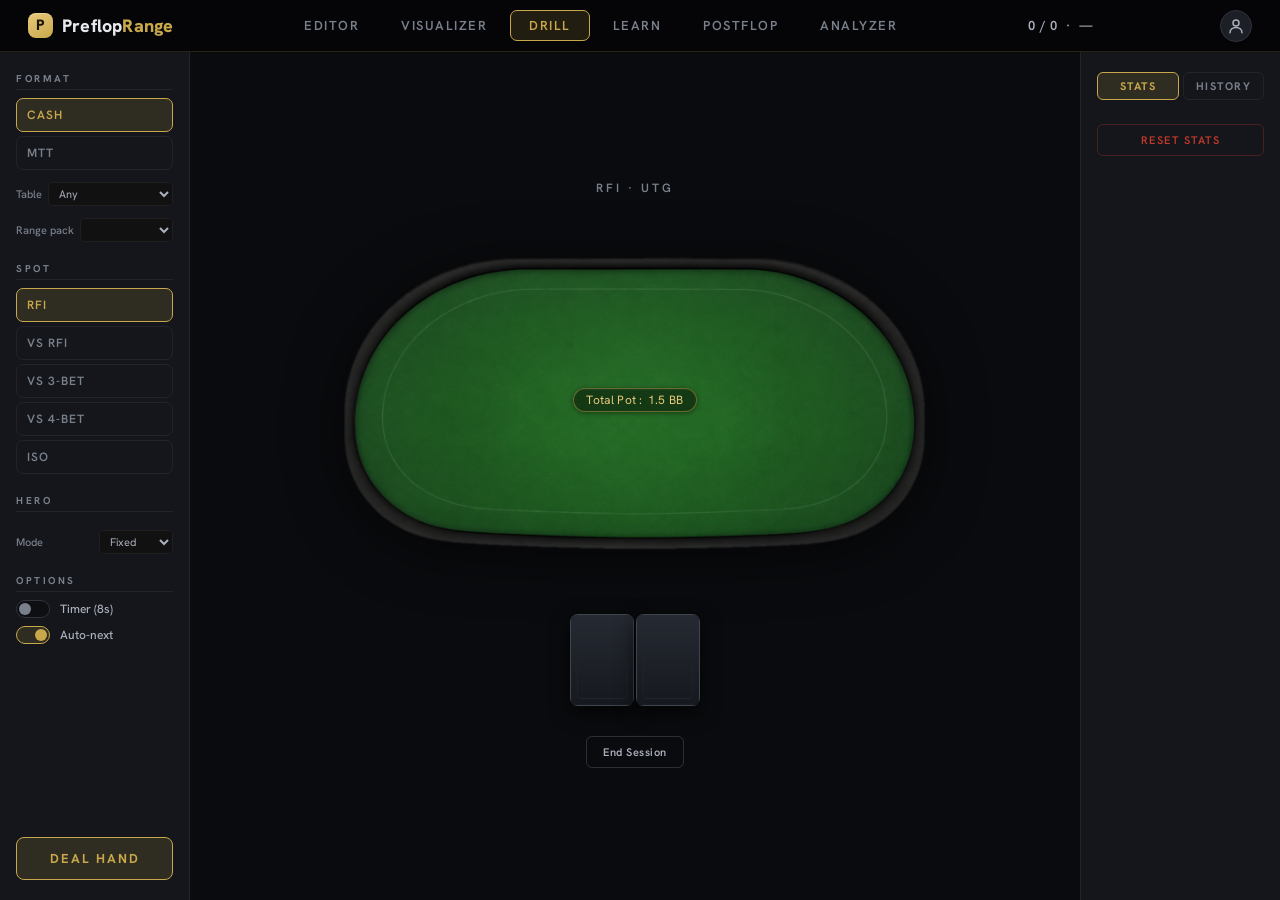
==== commit 72fad7dd: "Web port (Track D) + accumulated visuals & tooling Track D multi-user web port — built and tested on" ====
--- a/static/index.html
+++ b/static/index.html
@@ -3,16 +3,20 @@
 <head>
   <meta charset="UTF-8">
   <meta name="viewport" content="width=device-width, initial-scale=1.0">
-  <title>NLH Range Trainer</title>
+  <title>PreflopRange</title>
   <link rel="icon" type="image/svg+xml" href="/static/favicon.svg">
   <link rel="preconnect" href="https://fonts.googleapis.com">
-  <link href="https://fonts.googleapis.com/css2?family=Oxanium:wght@400;600;700;800&family=DM+Sans:wght@400;500;600&display=swap" rel="stylesheet">
-  <link rel="stylesheet" href="/static/style.css?v=20260615b">
+  <link rel="preconnect" href="https://fonts.gstatic.com" crossorigin>
+  <link href="https://fonts.googleapis.com/css2?family=Hanken+Grotesk:wght@400;500;600;700;800&display=swap" rel="stylesheet">
+  <link rel="stylesheet" href="/static/style.css?v=20260623c">
 </head>
 <body>
 
   <nav class="topbar">
-    <span class="logo">NLH TRAINER</span>
+    <span class="logo">
+      <span class="logo-mark">P</span>
+      <span class="logo-text">Preflop<span class="logo-accent">Range</span></span>
+    </span>
     <div class="mode-tabs">
       <button class="mode-tab" data-mode="editor">Editor</button>
       <button class="mode-tab" data-mode="visualizer">Visualizer</button>
@@ -95,7 +99,7 @@
     <section class="editor-section">
       <div class="editor-topbar">
         <span class="editor-status" id="editorStatus">— combos · —%</span>
-        <span class="viz-hover" id="editorHover">Click or drag to paint</span>
+        <span class="viz-hover" id="editorHover">Click to add / remove · drag to fill</span>
       </div>
       <div class="editor-matrix-wrap">
         <div class="editor-matrix" id="editorMatrix"></div>
@@ -255,28 +259,15 @@
         <span class="viz-status" id="vizStatus">—</span>
         <span class="viz-hover"  id="vizHover">Hover a cell for the action breakdown</span>
       </div>
+      <!-- Matrix + legend are ONE centered group so the legend always hugs
+           the grid (no big gap, no scroll). Built per spot by visualizer.js. -->
       <div class="matrix-wrap">
-        <div class="matrix" id="matrix"></div>
+        <div class="matrix-stack">
+          <div class="matrix" id="matrix"></div>
+          <div class="viz-legend" id="vizLegend"></div>
+        </div>
       </div>
     </section>
-
-    <aside class="panel panel-right viz-legend-panel">
-      <div class="control-label" style="margin-bottom:8px">RFI Legend</div>
-      <div class="legend-items" id="rfiLegend">
-        <div class="legend-row"><div class="legend-swatch" style="background:#2E7D32"></div><span>100% — always</span></div>
-        <div class="legend-row"><div class="legend-swatch" style="background:#66BB6A"></div><span>75% — often</span></div>
-        <div class="legend-row"><div class="legend-swatch" style="background:#D4E157"></div><span>50% — mixed</span></div>
-        <div class="legend-row"><div class="legend-swatch" style="background:#FFA726"></div><span>&lt;50% — rare</span></div>
-        <div class="legend-row"><div class="legend-swatch" style="background:#1e2a22;border:1px solid #2a3a2a"></div><span>0% — fold</span></div>
-      </div>
-      <div class="control-label" style="margin:16px 0 8px" id="vsLegendLabel"></div>
-      <div class="legend-items" id="vsLegend" style="display:none">
-        <div class="legend-row"><div class="legend-swatch" style="background:#F44336"></div><span>3-Bet / 4-Bet</span></div>
-        <div class="legend-row"><div class="legend-swatch" style="background:#3F7FB5"></div><span>Call</span></div>
-        <div class="legend-row"><div class="legend-swatch" style="background:#2a2a2a;border:1px solid #333"></div><span>Fold</span></div>
-        <div class="legend-row"><div class="legend-swatch" style="background:linear-gradient(to right,#F44336 40%,#3F7FB5 40%)"></div><span>Mixed (split)</span></div>
-      </div>
-    </aside>
   </main>
 
   <!-- ═══════════════ DRILL ═══════════════ -->
@@ -343,7 +334,7 @@
           <span class="toggle-text">Timer (8s)</span>
         </label>
         <label class="toggle-row">
-          <input type="checkbox" id="autoNextToggle">
+          <input type="checkbox" id="autoNextToggle" checked>
           <span class="toggle-track"></span>
           <span class="toggle-text">Auto-next</span>
         </label>
@@ -354,7 +345,7 @@
     <section class="table-section">
       <div class="spot-line" id="spotLine">RFI · UTG</div>
       <div class="table-wrap">
-        <img class="table-bg" src="/static/table_art/table.png?v=20260615a" alt="">
+        <img class="table-bg" src="/static/table_art/table.png?v=20260623b" alt="">
         <div class="table-area">
           <div class="action-log" id="actionLog"></div>
           <div class="pot-block">
@@ -382,6 +373,9 @@
         <span class="fb-ev"   id="fbEv"></span>
         <button class="fb-hint" id="fbHint" style="display:none">Show Range</button>
         <button class="fb-next" id="fbNext">Next →</button>
+      </div>
+      <div class="drill-card-footer">
+        <button class="session-end-btn" id="drillEndBtn">End Session</button>
       </div>
     </section>
 
@@ -480,7 +474,7 @@
     <section id="learnCard" class="table-section" style="display:none">
       <div class="spot-line" id="learnSpotLine">— · —</div>
       <div class="table-wrap">
-        <img class="table-bg" src="/static/table_art/table.png?v=20260615a" alt="">
+        <img class="table-bg" src="/static/table_art/table.png?v=20260623b" alt="">
         <div class="table-area">
           <div class="pot-block">
             <span class="pot-label">Total Pot :</span>
@@ -502,6 +496,8 @@
       </div>
       <div class="learn-card-footer">
         <button class="learn-back-btn" id="learnBackBtn">← Back to deck overview</button>
+        <button class="session-end-btn" id="learnEndBtn">End Session</button>
+        <button class="learn-auto-toggle is-on" id="learnAutoNextToggle" title="Auto-advance to the next card 1s after a correct answer">Auto-Next: On</button>
         <div class="learn-queue-badge" id="learnQueueBadge"></div>
       </div>
     </section>
@@ -578,7 +574,7 @@
       <div class="spot-line" id="pfSpotLine">Postflop · Cash</div>
       <div id="pfVillainLine" style="font-size:11px;color:var(--text-mid);text-align:center;max-width:380px;line-height:1.4;margin-top:-6px;">—</div>
       <div class="table-wrap" style="margin-top:60px;">
-        <img class="table-bg" src="/static/table_art/table.png?v=20260615a" alt="">
+        <img class="table-bg" src="/static/table_art/table.png?v=20260623b" alt="">
         <div class="table-area">
           <div style="display:flex;flex-direction:column;align-items:center;gap:10px;z-index:3;">
             <div class="hero-cards" id="pfBoard"></div>
@@ -638,6 +634,19 @@
     </div>
   </main>
 
+  <!-- ═══════════════ PROGRESS (account dashboard) ═══════════════ -->
+  <!-- Opened from the user menu (top-right), not a mode-tab. Per-user, DB-only;
+       rendered entirely by account.js from /api/dashboard/overview. -->
+  <main class="layout account-layout" id="accountMode" style="display:none">
+    <div class="account-page">
+      <div class="account-head">
+        <h2 class="account-title">Progress</h2>
+        <button class="dash-refresh" id="dashRefresh" type="button" title="Reload">↻</button>
+      </div>
+      <div id="dashBody"></div>
+    </div>
+  </main>
+
   <!-- ═══════════════ HINT MODAL ═══════════════ -->
   <div id="hintOverlay">
     <div id="hintBackdrop"></div>
@@ -652,16 +661,53 @@
     </div>
   </div>
 
+  <!-- ═══════════════ DRILL SESSION SUMMARY ═══════════════ -->
+  <!-- Shown by the "End Session" button. Mirrors Learn's summary; counters
+       track the just-ended Drill session (not the all-time stats pill). -->
+  <div id="drillSummaryOverlay">
+    <div id="drillSummaryBackdrop"></div>
+    <div class="drill-summary-box">
+      <div class="learn-entry-card">
+        <h2 class="learn-entry-title">Session complete</h2>
+        <div class="learn-counters" style="grid-template-columns:repeat(3,1fr)">
+          <div class="learn-counter">
+            <div class="lc-num" id="dsAnswered">0</div>
+            <div class="lc-label">Answered</div>
+          </div>
+          <div class="learn-counter">
+            <div class="lc-num" id="dsCorrect">0</div>
+            <div class="lc-label">Correct</div>
+          </div>
+          <div class="learn-counter">
+            <div class="lc-num" id="dsAccuracy">—</div>
+            <div class="lc-label">Accuracy</div>
+          </div>
+        </div>
+        <div class="learn-actions">
+          <button class="learn-start-btn" id="drillNewSessionBtn">New session</button>
+        </div>
+      </div>
+    </div>
+  </div>
+
   <!-- Cache-bust query params: bump the `v=` value when you change any JS
        file so the browser fetches the new version instead of a stale copy. -->
-  <script src="/static/cards.js?v=20260614c"></script>
-  <script src="/static/chips.js?v=20260614b"></script>
-  <script src="/static/drill.js?v=20260614c"></script>
+  <!-- Auth gate (Track D, D.2): MUST be the FIRST script. It wraps window.fetch
+       (to attach the Bearer JWT) before drill.js calls boot(). In disabled mode
+       (no SUPABASE_URL) it is a no-op, so prod is unaffected. -->
+  <script src="/static/auth_client.js?v=20260623a"></script>
+  <!-- Matrix palette: single source of truth (§9.1). Must load BEFORE
+       drill.js / visualizer.js / editor.js, which call window.MTX.* -->
+  <script src="/static/mtx_palette.js?v=20260618a"></script>
+  <script src="/static/cards.js?v=20260623a"></script>
+  <script src="/static/chips.js?v=20260615d"></script>
+  <script src="/static/drill.js?v=20260623c"></script>
   <script src="/static/postflop.js?v=20260601d"></script>
   <script src="/static/matrix_tip.js?v=20260615b"></script>
-  <script src="/static/visualizer.js?v=20260615b"></script>
-  <script src="/static/editor.js?v=20260615b"></script>
-  <script src="/static/learn.js?v=20260615a"></script>
+  <script src="/static/visualizer.js?v=20260618b"></script>
+  <script src="/static/editor.js?v=20260622a"></script>
+  <script src="/static/learn.js?v=20260623a"></script>
+  <script src="/static/account.js?v=20260623a"></script>
   <script src="/static/mobile.js?v=20260529b"></script>
 </body>
 </html>
--- a/static/style.css
+++ b/static/style.css
@@ -1,20 +1,27 @@
 /* ── DESIGN TOKENS ─────────────────────────────────── */
 :root {
-  --bg:           #080d0a;
+  /* ── NEUTRALS — cool graphite (chrome-redesign §1, 2026-06-18).
+     Moved off the old charcoal-GREEN tint so the green matrix pops against
+     a neutral surround. Felt/gold/action colours below stay as-is. ── */
+  --bg:           #0a0b0e;            /* app background (was #080d0a green) */
   --felt:         #1d6b40;            /* vivid casino green base */
   --felt-hi:      #379a59;            /* lit center of the felt */
   --felt-shadow:  #0b3a21;            /* darkened toward the rail */
   --felt-line:    rgba(150,225,180,.22); /* betting line ring near edge — faint sheen */
   --rim:          #161616;            /* black padded rail */
   --rim-hi:       #353535;            /* rail top highlight */
-  --panel:        #0d1510;
+  --panel:        #14161b;            /* panels / sidebar (was #0d1510 green) */
+  --surface-2:    #1c1f26;            /* raised: cards, stat plates, avatars */
+  --surface-3:    #21242b;            /* modals, popovers, hint overlays */
+  --recessed:     #0e0f13;            /* recessed tracks (sliders, wells) */
+  --stroke:       #2f333b;            /* neutral hairline (was green var(--stroke)) */
   --panel-border: rgba(255,255,255,.06);
   --gold:         #c9a84c;
   --gold-hi:      #e8c97a;
   --gold-dim:     rgba(201,168,76,.15);
-  --text:         #dceae1;
-  --text-dim:     #5a7a65;
-  --text-mid:     #9ab8a4;
+  --text:         #e6e8ec;            /* primary (was #dceae1 green) */
+  --text-dim:     #79808c;            /* muted (was #5a7a65 green) */
+  --text-mid:     #aab0bc;            /* secondary (was #9ab8a4 green) */
   --correct:      #27ae60;
   --correct-bg:   rgba(39,174,96,.12);
   --wrong:        #c0392b;
@@ -26,9 +33,20 @@
   --c-open:  #0c3a1a;
   --c-3bet:  #3a0c18;
   --c-4bet:  #2a0c3a;
-
-  --font-ui:   'Oxanium', sans-serif;
-  --font-body: 'DM Sans', sans-serif;
+  --c-allin: #4a0c10;
+
+  /* ── MATRIX PALETTE (§9.1, decided 2026-06-18) — mirrors static/mtx_palette.js.
+     Used for legend swatches and the default empty-cell fill. ── */
+  --mtx-open: #2f9152;
+  --mtx-call: #3c78a8;
+  --mtx-3bet: #c8433a;
+  --mtx-4bet: #8e2f2a;
+  --mtx-allin:#6e2622;
+  --mtx-fold: #121a15;
+  --mtx-div:  #0b100c;
+
+  --font-ui:   'Hanken Grotesk', sans-serif;   /* was 'Oxanium' */
+  --font-body: 'Hanken Grotesk', sans-serif;   /* was 'DM Sans' */
 }
 
 /* ── RESET ──────────────────────────────────────────── */
@@ -56,12 +74,30 @@
   flex-shrink: 0;
 }
 .logo {
+  display: inline-flex;
+  align-items: center;
+  gap: 9px;
   font-family: var(--font-ui);
   font-size: 18px;
   font-weight: 800;
-  letter-spacing: 4px;
-  color: var(--gold);
-}
+  letter-spacing: .3px;
+  color: var(--text);
+  user-select: none;
+}
+.logo-mark {
+  display: grid;
+  place-items: center;
+  width: 25px; height: 25px;
+  border-radius: 8px;
+  background: linear-gradient(150deg, var(--gold-hi), var(--gold));
+  color: #1a1407;
+  font-size: 15px;
+  font-weight: 800;
+  line-height: 1;
+  box-shadow: 0 1px 2px rgba(0,0,0,.5), inset 0 1px 0 rgba(255,255,255,.3);
+}
+.logo-text { letter-spacing: .2px; }
+.logo-accent { color: var(--gold); }
 .mode-tabs { display: flex; gap: 4px; }
 .mode-tab {
   padding: 6px 18px;
@@ -189,8 +225,8 @@
 .toggle-track {
   width: 34px; height: 18px;
   border-radius: 9px;
-  background: #1a2a20;
-  border: 1px solid #2a3a2a;
+  background: var(--recessed);
+  border: 1px solid var(--stroke);
   position: relative;
   flex-shrink: 0;
   transition: .2s;
@@ -411,8 +447,8 @@
 .mini-back {
   width: 28px; height: 39px;
   border-radius: 5px;
-  /* Ornate black+gold back — one SVG asset shared with .card-back (cards/goldBack.svg) */
-  background: #060606 url(/cards/goldBack.svg) center/100% 100% no-repeat;
+  /* Graphite raster back — shared asset with .card-back (cards/darkBack.png, recolored from LayIpoker) */
+  background: url(/cards/darkBack.png?v=20260623b) center/100% 100% no-repeat;
   box-shadow: 0 2px 8px rgba(0,0,0,.55);
   position: relative;
 }
@@ -423,15 +459,15 @@
 .seat-circle {
   width: 46px; height: 46px;
   border-radius: 50%;
-  background: #0e1a12;
-  border: 2px solid #2a3a2a;
+  background: var(--surface-2);
+  border: 2px solid var(--stroke);
   display: flex;
   align-items: center;
   justify-content: center;
   font-family: var(--font-ui);
   font-size: 11px;
   font-weight: 700;
-  color: #4a6a54;
+  color: var(--text-dim);
   letter-spacing: .5px;
   box-shadow: 0 2px 8px rgba(0,0,0,.5);
   position: relative;
@@ -448,18 +484,14 @@
   box-shadow: 0 0 14px rgba(192,57,43,.25), 0 2px 8px rgba(0,0,0,.5);
 }
 .seat-circle.is-dealer::after {
-  content: 'D';
+  /* Dealer button puck (cards/dealerButton.png, from LayIpoker) — replaces the
+     old gold 'D' badge. center/contain keeps the 30x25 puck's aspect. */
+  content: '';
   position: absolute;
-  top: -5px; right: -5px;
-  width: 16px; height: 16px;
-  background: var(--gold);
-  color: #111;
-  border-radius: 50%;
-  font-size: 9px;
-  font-weight: 800;
-  display: flex;
-  align-items: center;
-  justify-content: center;
+  top: -7px; right: -7px;
+  width: 22px; height: 19px;
+  background: url(/cards/dealerButton.png?v=20260623b) center/contain no-repeat;
+  filter: drop-shadow(0 1px 2px rgba(0,0,0,.6));
 }
 .seat-name {
   font-family: var(--font-ui);
@@ -525,46 +557,74 @@
 .chip-pot   { z-index: 4; gap: 5px; } /* collected pot, just under POT text */
 
 .coins { position: relative; }
+/* Casino-3D disc (variant A, user 2026-06-15). A clean elliptical top face +
+   an extruded side wall built from a box-shadow ladder in the disc's own
+   --wall colour, so a stack shows each chip's colour as a band down the side.
+   --cs (chip scale) is set by chips.js per stack; disc size AND the whole
+   wall/gloss ladder track the live table, keeping the JS stacking math (also
+   scaled by --cs) in lockstep. */
 .coin {
   position: absolute; left: 0;
-  /* --cs (chip scale) is set by chips.js per stack; disc size tracks the live
-     table, keeping the JS stacking math (also scaled by --cs) in lockstep. */
-  width: calc(19px * var(--cs, 1)); height: calc(8px * var(--cs, 1));
+  width: calc(21px * var(--cs, 1)); height: calc(11px * var(--cs, 1));
   border-radius: 50%;
   background:
-    radial-gradient(ellipse at 50% 30%, rgba(255,255,255,.30), rgba(255,255,255,0) 55%),
-    repeating-conic-gradient(from var(--rot,0deg),
-      var(--edge) 0deg 16deg, var(--body) 16deg 60deg);
+    radial-gradient(ellipse at 50% 30%, rgba(255,255,255,.42), rgba(255,255,255,0) 60%),
+    var(--body);
   box-shadow:
-    inset 0 1.5px 1px rgba(255,255,255,.30),
-    inset 0 -2.5px 2.5px rgba(0,0,0,.55),
-    0 1px 1px rgba(0,0,0,.6);
+    inset 0 calc(1px * var(--cs,1)) calc(1px * var(--cs,1)) rgba(255,255,255,.42),
+    inset 0 calc(-1.5px * var(--cs,1)) calc(1.5px * var(--cs,1)) rgba(0,0,0,.40),
+    0 calc(1px * var(--cs,1)) 0 var(--wall),
+    0 calc(2px * var(--cs,1)) 0 var(--wall),
+    0 calc(3px * var(--cs,1)) 0 var(--wall),
+    0 calc(4px * var(--cs,1)) calc(2px * var(--cs,1)) rgba(0,0,0,.5);
   border: 1px solid rgba(0,0,0,.5);
+}
+/* edge spots — a ring of light dashes on the top-face rim, staggered per disc
+   via --rot. Masked to the outer rim only; only the top disc's rim shows (the
+   wall of the disc above covers lower rims). */
+.coin::before {
+  content: ''; position: absolute; inset: 0; border-radius: 50%;
+  background: repeating-conic-gradient(from var(--rot,0deg),
+    var(--edge) 0deg 7deg, transparent 7deg 45deg);
+  -webkit-mask: radial-gradient(closest-side, transparent 58%, #000 62%);
+          mask: radial-gradient(closest-side, transparent 58%, #000 62%);
+  opacity: .65; pointer-events: none;
 }
 /* inlay + denomination, only on the top (fully visible) disc */
 .coin.top::after {
   content: attr(data-d);
-  position: absolute; inset: 13% 15%;
+  position: absolute; inset: 21% 24%;
   border-radius: 50%;
   background:
-    radial-gradient(ellipse at 50% 30%, rgba(255,255,255,.30), rgba(255,255,255,0) 60%),
+    radial-gradient(ellipse at 50% 32%, rgba(255,255,255,.35), rgba(255,255,255,0) 65%),
     var(--inlay);
   border: 1px solid var(--ring);
   display: flex; align-items: center; justify-content: center;
   font-family: var(--font-ui); font-weight: 800; color: var(--ink);
-  font-size: calc(5.5px * var(--cs, 1)); letter-spacing: -.2px;
-}
-/* denomination palettes (anchors: white=1, red=5, green=25) */
-.d-01 { --body:#54606a; --edge:#aab4bd; --inlay:#3f4a53; --ink:#e6edf2; --ring:#cfd8df; }
-.d-05 { --body:#1d5a8a; --edge:#6cc0f0; --inlay:#16466f; --ink:#e3f4ff; --ring:#8fd2ff; }
-.d-1  { --body:#d8d8d8; --edge:#7c7c7c; --inlay:#f4f4f4; --ink:#222;    --ring:#ffffff; }
-.d-5  { --body:#a3182a; --edge:#ec5a6e; --inlay:#7e1320; --ink:#ffe2e6; --ring:#ff8a98; }
-.d-25 { --body:#15743a; --edge:#56c47e; --inlay:#0e5a2c; --ink:#dcffe8; --ring:#7fe0a2; }
+  font-size: calc(6.5px * var(--cs, 1)); letter-spacing: -.3px; z-index: 2;
+}
+/* denomination palettes (anchors: white=1, red=5, green=25). --wall = the
+   darker side-of-disc colour for the extruded edge (a band per chip in a stack). */
+.d-01 { --body:#54606a; --wall:#2f363c; --edge:#aab4bd; --inlay:#3f4a53; --ink:#e6edf2; --ring:#cfd8df; }
+.d-05 { --body:#1d5a8a; --wall:#103a5c; --edge:#6cc0f0; --inlay:#16466f; --ink:#e3f4ff; --ring:#8fd2ff; }
+.d-1  { --body:#d8d8d8; --wall:#9a9a9a; --edge:#7c7c7c; --inlay:#f4f4f4; --ink:#222;    --ring:#ffffff; }
+.d-5  { --body:#a3182a; --wall:#6d1019; --edge:#ec5a6e; --inlay:#7e1320; --ink:#ffe2e6; --ring:#ff8a98; }
+.d-25 { --body:#15743a; --wall:#0b4a26; --edge:#56c47e; --inlay:#0e5a2c; --ink:#dcffe8; --ring:#7fe0a2; }
+/* Blind chips: raster faces cropped from the reference client (chips/sb,bb,
+   user 2026-06-23). Only 0.5 (blue) and 1 (silver) have art for now — other
+   denoms keep the CSS casino-3D face above (CLAUDE.md #12 "номиналы потом").
+   Pure-CSS swap, chips.js untouched: the raster fills the .coin ellipse; the
+   extruded wall (box-shadow, --wall) and the ::after denomination inlay stay,
+   so stacking/scaling math is unchanged. ::before edge-spots hidden (the
+   raster chip carries its own). */
+.coin.d-1  { background-image: url(/static/chip_art/coin_1.png?v=20260623b);  background-size: cover; background-position: center; background-repeat: no-repeat; }
+.coin.d-05 { background-image: url(/static/chip_art/coin_05.png?v=20260623b); background-size: cover; background-position: center; background-repeat: no-repeat; }
+.coin.d-1::before, .coin.d-05::before { display: none; }
 
 .pot-row { display: flex; gap: 4px; align-items: flex-end; }
 /* amount pill under a player bet stack */
 .chip-amt {
-  margin-top: 5px;
+  margin-top: calc(6px * var(--cs, 1));   /* clear the extruded wall below the bottom disc */
   font-family: var(--font-ui); font-size: calc(11px * var(--cs, 1)); font-weight: 700;
   color: var(--text); letter-spacing: .3px;
   background: rgba(0,0,0,.5); border-radius: 9999px;
@@ -603,8 +663,8 @@
   transition: transform .2s;
 }
 .card-back {
-  /* Ornate black+gold back — shared SVG asset (cards/goldBack.svg) */
-  background: #060606 url(/cards/goldBack.svg) center/100% 100% no-repeat;
+  /* Graphite raster back — shared asset (cards/darkBack.png, recolored from LayIpoker) */
+  background: url(/cards/darkBack.png?v=20260623b) center/100% 100% no-repeat;
   border: none;
 }
 .card-front {
@@ -676,6 +736,10 @@
 .action-btn.btn-open  { background: var(--c-open); border-color: #1a6030; color: #7effa8; }
 .action-btn.btn-3bet  { background: var(--c-3bet); border-color: #6a1828; color: #ffb3c0; }
 .action-btn.btn-4bet  { background: var(--c-4bet); border-color: #4a1a6a; color: #e0b3ff; }
+/* vs_4bet aggressive line = all-in (hottest red). iso raise reuses the open-green
+   family (an isolation raise reads like an opening raise). */
+.action-btn.btn-allin { background: var(--c-allin); border-color: #7a1a22; color: #ffb0a8; }
+.action-btn.btn-raise { background: var(--c-open); border-color: #1a6030; color: #7effa8; }
 /* "Показать ответ" — neutral/meta, not a strategy colour. Equal footprint to
    the action buttons (decision: don't shame the honest "don't know") but a
    muted slate so it reads as a meta-action, not a claimed line. */
@@ -966,7 +1030,7 @@
   justify-content: center;
   cursor: default;
   transition: filter .1s, transform .1s;
-  background: #1e2a22;
+  background: var(--mtx-fold);
   /* P-013: no native text selection of hand labels during drag-paint. */
   -webkit-user-select: none;
   user-select: none;
@@ -1029,32 +1093,46 @@
 #matrix .cell-label, #editorMatrix .cell-label {
   position: absolute;                 /* pinned top-left — pro-tool look */
   top: 4px; left: 5px;
-  color: #fff;
-}
-
-/* ── VISUALIZER LEGEND PANEL ─────────────────────────── */
-.viz-legend-panel {
-  gap: 6px;
-}
-
-.legend-items {
+  color: #eef0f3;                     /* §9.1: white label + text-shadow (above) */
+}
+
+/* ── VISUALIZER LEGEND — horizontal strip directly under the matrix ───
+   Moved out of the right side-panel (2026-06-18): the legend now sits below
+   the grid so the eye doesn't travel sideways. Visualizer drops to 2 columns. */
+.layout.viz-layout { grid-template-columns: 190px 1fr; }
+
+/* Matrix + legend stacked as one centered group → legend hugs the grid,
+   no large gap even when the left panel grows the row (vs-spots). */
+.matrix-stack {
   display: flex;
   flex-direction: column;
+  align-items: center;
+  gap: 14px;
+}
+
+.viz-legend {
+  display: flex;
+  flex-wrap: wrap;
+  justify-content: center;
+  align-items: center;
+  gap: 18px;
+  width: 100%;
+  max-width: 620px;
+  padding-top: 2px;
+}
+
+.legend-row {
+  display: flex;
+  align-items: center;
   gap: 8px;
-}
-
-.legend-row {
-  display: flex;
-  align-items: center;
-  gap: 10px;
   font-size: 12px;
   color: var(--text-mid);
   font-family: var(--font-body);
 }
 
 .legend-swatch {
-  width: 28px;
-  height: 16px;
+  width: 26px;
+  height: 15px;
   border-radius: 3px;
   flex-shrink: 0;
 }
@@ -1177,7 +1255,7 @@
   appearance: none;
   height: 4px;
   border-radius: 2px;
-  background: #2a3a2a;
+  background: var(--stroke);
   outline: none;
   cursor: pointer;
 }
@@ -1356,7 +1434,7 @@
 .qs-popup {
   position: fixed;
   z-index: 200;
-  background: #0e1810;
+  background: var(--surface-3);
   border: 1px solid rgba(201,168,76,.3);
   border-radius: 10px;
   padding: 14px;
@@ -1409,7 +1487,7 @@
 /* ── SCROLLBAR ───────────────────────────────────────── */
 ::-webkit-scrollbar { width: 4px; }
 ::-webkit-scrollbar-track { background: transparent; }
-::-webkit-scrollbar-thumb { background: #2a3a2a; border-radius: 2px; }
+::-webkit-scrollbar-thumb { background: var(--stroke); border-radius: 2px; }
 /* ── POSTFLOP BOARD CARDS (smaller, fit inside table oval) ─ */
 #pfBoard { gap: 8px; }
 #pfBoard .card { width: 48px; height: 68px; }
@@ -1469,7 +1547,7 @@
   max-width: 260px;
   padding: 7px 9px;
   border-radius: 6px;
-  background: #0e1512;
+  background: var(--surface-3);
   border: 1px solid rgba(201,168,76,.4);
   box-shadow: 0 6px 20px rgba(0,0,0,.6);
   pointer-events: none;
@@ -1579,7 +1657,7 @@
   gap: 3px !important;
   width: 100% !important;
   aspect-ratio: 1 / 1 !important;
-  background: #050a07;
+  background: #0c0d11;                 /* §9.1: matrix well off-green → neutral */
   padding: 6px;
   border-radius: 8px;
   border: 1px solid rgba(255,255,255,.04);
@@ -1595,7 +1673,7 @@
   justify-content: center;
   min-width: 0;
   min-height: 0;
-  background: #1e2a22;
+  background: var(--mtx-fold);
   border: 1px solid rgba(255,255,255,.06);
   overflow: hidden;
   position: relative;
@@ -1800,6 +1878,7 @@
   display: flex;
   align-items: center;
   justify-content: space-between;
+  flex-wrap: wrap;     /* the End-Session button is a 4th item — let it wrap on narrow screens */
   gap: 16px;
   margin-top: 8px;
   width: 560px;        /* matches .table-wrap width so it looks aligned */
@@ -1828,6 +1907,25 @@
   letter-spacing: 1px;
   color: var(--text-mid);
   text-transform: uppercase;
+}
+/* Auto-Next toggle — lives in the card-screen footer, flip during a session. */
+.learn-auto-toggle {
+  padding: 8px 14px;
+  border-radius: 6px;
+  border: 1px solid rgba(255, 255, 255, 0.15);
+  background: transparent;
+  color: var(--text-mid);
+  font-family: var(--font-ui);
+  font-size: 11px;
+  font-weight: 600;
+  letter-spacing: 1px;
+  text-transform: uppercase;
+  cursor: pointer;
+}
+.learn-auto-toggle:hover { border-color: var(--text-dim); color: var(--text-dim); }
+.learn-auto-toggle.is-on {
+  border-color: var(--gold, #c9a84c);
+  color: var(--gold-hi, #e8c97a);
 }
 
 /* Reveal feedback strip — verdict + Easy + Next, shown after an answer. */
@@ -1883,6 +1981,49 @@
   text-align: center;
   padding: 4px 8px;
 }
+
+/* ── Tap-a-seat-to-switch-hero affordance (Drill only) ──────────────────────
+   Seats that have data for the current spot are tappable to make that position
+   the hero (wireSeatClicks in drill.js); a gold ring on hover signals it.
+   Learn never adds .seat-selectable — its positions are scheduler-driven. */
+.seat-selectable { cursor: pointer; }
+.seat-selectable .seat-circle { transition: box-shadow .15s ease, border-color .15s ease; }
+.seat-selectable:hover .seat-circle { box-shadow: 0 0 0 2px var(--gold, #c9a84c); }
+
+/* ── "End Session" button (Drill footer + Learn footer) ─────────────────────
+   Neutral bordered button, brighter on hover — distinct from the gold
+   Deal/Start so it doesn't read as the primary action. */
+.session-end-btn {
+  padding: 8px 16px;
+  border-radius: 6px;
+  border: 1px solid rgba(255,255,255,.15);
+  background: transparent;
+  color: var(--text-mid);
+  font-family: var(--font-ui);
+  font-size: 11px;
+  font-weight: 600;
+  letter-spacing: .5px;
+  cursor: pointer;
+  transition: border-color .15s ease, color .15s ease;
+}
+.session-end-btn:hover { border-color: var(--text-dim); color: var(--text); }
+
+/* Drill End-Session footer — a centered slim button under the table, on the
+   main screen so it's reachable on mobile without opening the settings sheet. */
+.drill-card-footer { display: flex; justify-content: center; margin-top: 2px; }
+
+/* Drill end-of-session summary overlay — mirrors #hintOverlay; the card inside
+   reuses .learn-entry-card so it matches Learn's summary visually. */
+#drillSummaryOverlay {
+  position: fixed; inset: 0; display: none;
+  align-items: center; justify-content: center; z-index: 200;
+}
+#drillSummaryOverlay.open { display: flex; }
+#drillSummaryBackdrop {
+  position: absolute; inset: 0;
+  background: rgba(0,0,0,.82); cursor: pointer;
+}
+.drill-summary-box { position: relative; }
 
 /* Bottom-sheet scaffolding (Track B.4, Stage 2). These elements exist in the
    DOM on every viewport but are inert/hidden on desktop — the grab handle is
@@ -1957,12 +2098,17 @@
   .mode-tab { flex-shrink: 0; padding: 6px 12px; }
   .session-pill { flex-shrink: 0; font-size: 11px; }
 
+  /* Editor is unusable at phone widths (3-column paint UI), so hide its tab —
+     the mode is then unreachable on mobile. Default mode is Drill, so nothing
+     opens Editor once the tab is gone. Desktop keeps it. */
+  .mode-tab[data-mode="editor"] { display: none; }
+
   /* — LAYOUT: 3-column grid → single column. The center section (table or
        matrix) is reordered to the top. The RIGHT panel (stats / history /
        legend) flows below the table and the page scrolls. The LEFT panel
        (settings) is lifted out of flow into a bottom sheet (below).
        Bottom padding leaves room for the peeking sheet handle. — */
-  .layout { grid-template-columns: 1fr; padding-bottom: 52px; }
+  .layout, .layout.viz-layout { grid-template-columns: 1fr; padding-bottom: 52px; }
   .table-section, .viz-section, .editor-section { order: -1; }
   .panel-right {
     border-left: none;
@@ -2123,3 +2269,176 @@
 }
 .matrix-tip .mtip-k { color: var(--text-mid); }
 .matrix-tip .mtip-v { font-variant-numeric: tabular-nums; }
+
+/* ══════════════════════════════════════════════════════════════════════
+   PROGRESS DASHBOARD (Track D, Stage 2 — личный кабинет)
+   User menu in the topbar + the per-user Progress page (#accountMode),
+   rendered by account.js. Graphite + gold, Hanken — design.md tokens.
+   ══════════════════════════════════════════════════════════════════════ */
+
+/* ── User menu (topbar, right) ─────────────────────────────────────── */
+.user-menu { position: relative; display: flex; align-items: center; margin-left: 14px; }
+.user-menu-btn {
+  width: 32px; height: 32px; border-radius: 50%;
+  background: var(--surface-2); border: 1px solid var(--stroke);
+  color: var(--text-mid); cursor: pointer; padding: 0;
+  display: flex; align-items: center; justify-content: center;
+}
+.user-menu-btn:hover { color: var(--gold); border-color: var(--gold); }
+.user-menu-btn svg {
+  width: 18px; height: 18px; fill: none; stroke: currentColor;
+  stroke-width: 2; stroke-linecap: round; stroke-linejoin: round;
+}
+.user-menu-pop {
+  position: absolute; top: 42px; right: 0; min-width: 190px;
+  background: var(--surface-3); border: 1px solid var(--stroke);
+  border-radius: 10px; box-shadow: 0 16px 40px rgba(0,0,0,.5);
+  padding: 6px; display: none; z-index: 1000;
+}
+.user-menu-pop.open { display: block; }
+.user-menu-email {
+  font-size: 12px; color: var(--text-dim); padding: 6px 10px 8px;
+  border-bottom: 1px solid var(--panel-border); margin-bottom: 4px;
+  word-break: break-all;
+}
+.user-menu-item {
+  display: block; width: 100%; text-align: left; background: transparent;
+  border: none; color: var(--text); font: inherit; font-size: 13px;
+  padding: 8px 10px; border-radius: 7px; cursor: pointer;
+}
+.user-menu-item:hover { background: var(--surface-2); }
+.user-menu-signout { color: var(--text-mid); }
+.user-menu-signout:hover { color: var(--wrong); }
+
+/* ── Account page shell ────────────────────────────────────────────── */
+.layout.account-layout { grid-template-columns: 1fr; overflow-y: auto; }
+.account-page { width: 100%; max-width: 1000px; margin: 0 auto; padding: 22px 28px 60px; }
+.account-head {
+  display: flex; align-items: center; justify-content: space-between;
+  margin-bottom: 4px;
+}
+.account-title {
+  font-family: var(--font-ui); font-size: 22px; font-weight: 700;
+  color: var(--text); letter-spacing: .5px;
+}
+.dash-refresh {
+  background: transparent; border: 1px solid var(--stroke); color: var(--text-mid);
+  width: 30px; height: 30px; border-radius: 8px; cursor: pointer; font-size: 15px;
+}
+.dash-refresh:hover { color: var(--text); border-color: var(--gold); }
+
+/* ── Panels / notes ────────────────────────────────────────────────── */
+.dash-panel {
+  background: var(--panel); border: 1px solid var(--panel-border);
+  border-radius: 14px; padding: 18px 20px; margin-top: 16px;
+}
+.dash-panel-head {
+  display: flex; align-items: center; justify-content: space-between;
+  gap: 12px; margin-bottom: 14px;
+}
+.dash-panel-head h3 {
+  font-family: var(--font-ui); font-size: 13px; font-weight: 600;
+  letter-spacing: 1.5px; text-transform: uppercase; color: var(--text-mid);
+}
+.dash-note {
+  padding: 22px; text-align: center; color: var(--text-mid); font-size: 14px;
+  background: var(--panel); border: 1px solid var(--panel-border);
+  border-radius: 14px; margin-top: 16px;
+}
+.dash-note-big { padding: 48px 24px; font-size: 15px; line-height: 1.6; }
+.dash-note-dim { color: var(--text-dim); font-size: 13px; }
+.dash-retry {
+  background: var(--gold-dim); border: 1px solid var(--gold); color: var(--gold);
+  border-radius: 7px; padding: 4px 10px; font: inherit; cursor: pointer; margin-left: 6px;
+}
+
+/* ── Panel A — counters ────────────────────────────────────────────── */
+.dash-counters { display: grid; grid-template-columns: repeat(4, 1fr); gap: 14px; }
+.dash-counter {
+  background: var(--surface-2); border: 1px solid var(--panel-border);
+  border-radius: 12px; padding: 16px 18px;
+}
+.dc-num {
+  font-family: var(--font-ui); font-size: 28px; font-weight: 700; color: var(--text);
+  line-height: 1.1;
+}
+.dc-label {
+  font-size: 11px; letter-spacing: 1.3px; text-transform: uppercase;
+  color: var(--text-dim); margin-top: 6px;
+}
+.dc-extra { font-size: 11px; color: var(--text-mid); margin-top: 6px; }
+
+/* ── Panel B — calendar heatmap ────────────────────────────────────── */
+.cal-wrap { --cell: 12px; --cgap: 3px; --wlw: 30px; overflow-x: auto; padding-bottom: 4px; }
+.cal-months { display: flex; gap: var(--cgap); margin-bottom: 4px; }
+.cal-spacer { width: var(--wlw); flex: 0 0 var(--wlw); }
+.cal-mon {
+  width: var(--cell); flex: 0 0 var(--cell); font-size: 9px;
+  color: var(--text-dim); white-space: nowrap; overflow: visible;
+}
+.cal-body { display: flex; gap: var(--cgap); }
+.cal-wdays {
+  display: grid; grid-template-rows: repeat(7, var(--cell)); gap: var(--cgap);
+  width: var(--wlw); flex: 0 0 var(--wlw);
+}
+.cal-wdays span { font-size: 9px; color: var(--text-dim); line-height: var(--cell); }
+.cal-cols { display: flex; gap: var(--cgap); }
+.cal-col { display: grid; grid-template-rows: repeat(7, var(--cell)); gap: var(--cgap); }
+.cal-cell { width: var(--cell); height: var(--cell); border-radius: 2px; display: inline-block; }
+.cal-cell.l0 { background: var(--recessed); box-shadow: inset 0 0 0 1px rgba(255,255,255,.03); }
+.cal-cell.l1 { background: rgba(47,145,82,.30); }
+.cal-cell.l2 { background: rgba(47,145,82,.58); }
+.cal-cell.l3 { background: #3aa862; }
+.cal-cell.cal-empty { background: transparent; }
+.cal-legend { display: flex; align-items: center; gap: 5px; font-size: 11px; color: var(--text-dim); }
+.cal-legend .cal-cell { vertical-align: middle; }
+.cal-legend-sep { margin: 0 6px; color: var(--stroke); }
+
+/* ── Panel C — volume + accuracy bars ──────────────────────────────── */
+.dash-bars {
+  display: flex; align-items: flex-end; gap: 4px; height: 130px; padding-top: 6px;
+}
+.bar { flex: 1 1 0; height: 100%; display: flex; align-items: flex-end; min-width: 4px; }
+.bar-stack {
+  width: 100%; height: 100%; display: flex; flex-direction: column;
+  justify-content: flex-end; gap: 1px;
+}
+.bar-seg { width: 100%; border-radius: 2px 2px 0 0; flex-shrink: 0; }
+.bar-correct { background: var(--mtx-open); }
+.bar-wrong { background: #2c313a; }
+.dash-bars-legend { display: flex; gap: 16px; margin-top: 10px; font-size: 11px; color: var(--text-dim); }
+.sw { display: inline-block; width: 10px; height: 10px; border-radius: 2px; vertical-align: middle; margin-right: 4px; }
+.sw-correct { background: var(--mtx-open); }
+.sw-wrong { background: #2c313a; }
+
+/* ── Panel D — accuracy by spot / position ─────────────────────────── */
+.spot-grid { display: grid; grid-template-columns: repeat(auto-fill, minmax(280px, 1fr)); gap: 14px; }
+.spot-card {
+  background: var(--surface-2); border: 1px solid var(--panel-border);
+  border-radius: 12px; padding: 14px 16px;
+}
+.spot-card-head {
+  display: flex; justify-content: space-between; align-items: baseline;
+  gap: 8px; margin-bottom: 10px; padding-bottom: 8px;
+  border-bottom: 1px solid var(--panel-border);
+}
+.spot-name {
+  font-family: var(--font-ui); font-weight: 700; font-size: 14px;
+  color: var(--text); letter-spacing: .5px;
+}
+.spot-overall { font-size: 11px; color: var(--text-mid); white-space: nowrap; }
+.spot-row {
+  display: grid; grid-template-columns: 62px 1fr 44px 38px; align-items: center;
+  gap: 8px; padding: 3px 0; font-size: 12px;
+}
+.spot-key { color: var(--text-mid); font-family: var(--font-ui); }
+.spot-acc-bar { height: 6px; background: var(--recessed); border-radius: 3px; overflow: hidden; }
+.spot-acc-fill { display: block; height: 100%; background: var(--mtx-open); border-radius: 3px; }
+.spot-acc-val { text-align: right; color: var(--text); font-variant-numeric: tabular-nums; }
+.spot-hands { text-align: right; color: var(--text-dim); font-variant-numeric: tabular-nums; }
+
+@media (max-width: 768px) {
+  .dash-counters { grid-template-columns: repeat(2, 1fr); }
+  .account-page { padding: 16px 14px 60px; }
+  .spot-grid { grid-template-columns: 1fr; }
+}
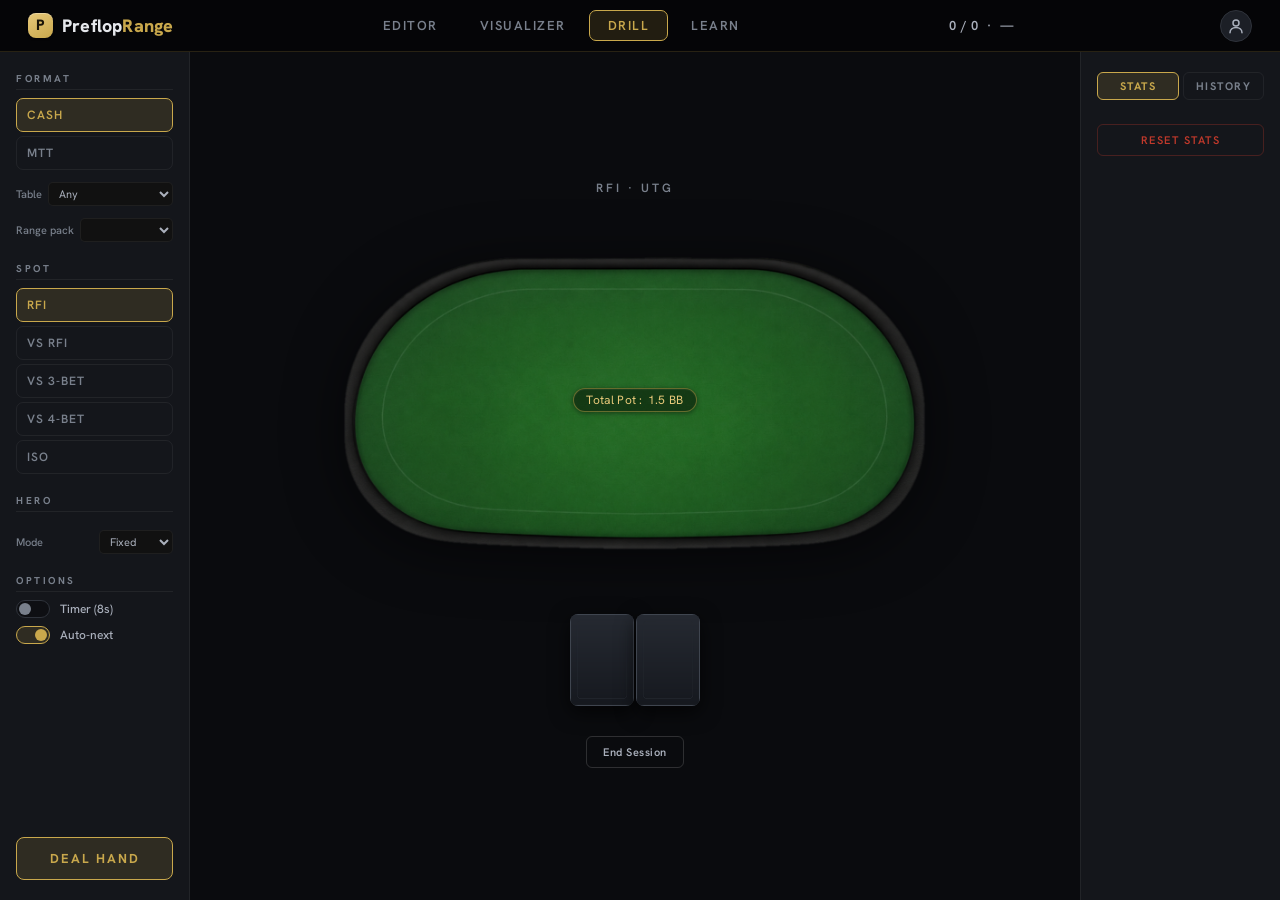
==== commit ec3c7514: "feat(ui): hide Postflop and Analyzer tabs from nav Co-authored-by: Cursor <cursoragent@cursor.com>" ====
--- a/static/index.html
+++ b/static/index.html
@@ -22,8 +22,10 @@
       <button class="mode-tab" data-mode="visualizer">Visualizer</button>
       <button class="mode-tab active" data-mode="drill">Drill</button>
       <button class="mode-tab" data-mode="learn">Learn</button>
+      <!-- Postflop and Analyzer hidden from nav — frozen for now, code kept in place (see roadmap Track B / Milestone 3). Uncomment to restore.
       <button class="mode-tab" data-mode="postflop">Postflop</button>
       <button class="mode-tab" data-mode="analyzer">Analyzer</button>
+      -->
     </div>
     <div class="session-pill" id="sessionPill">0 / 0 &nbsp;·&nbsp; —</div>
   </nav>
